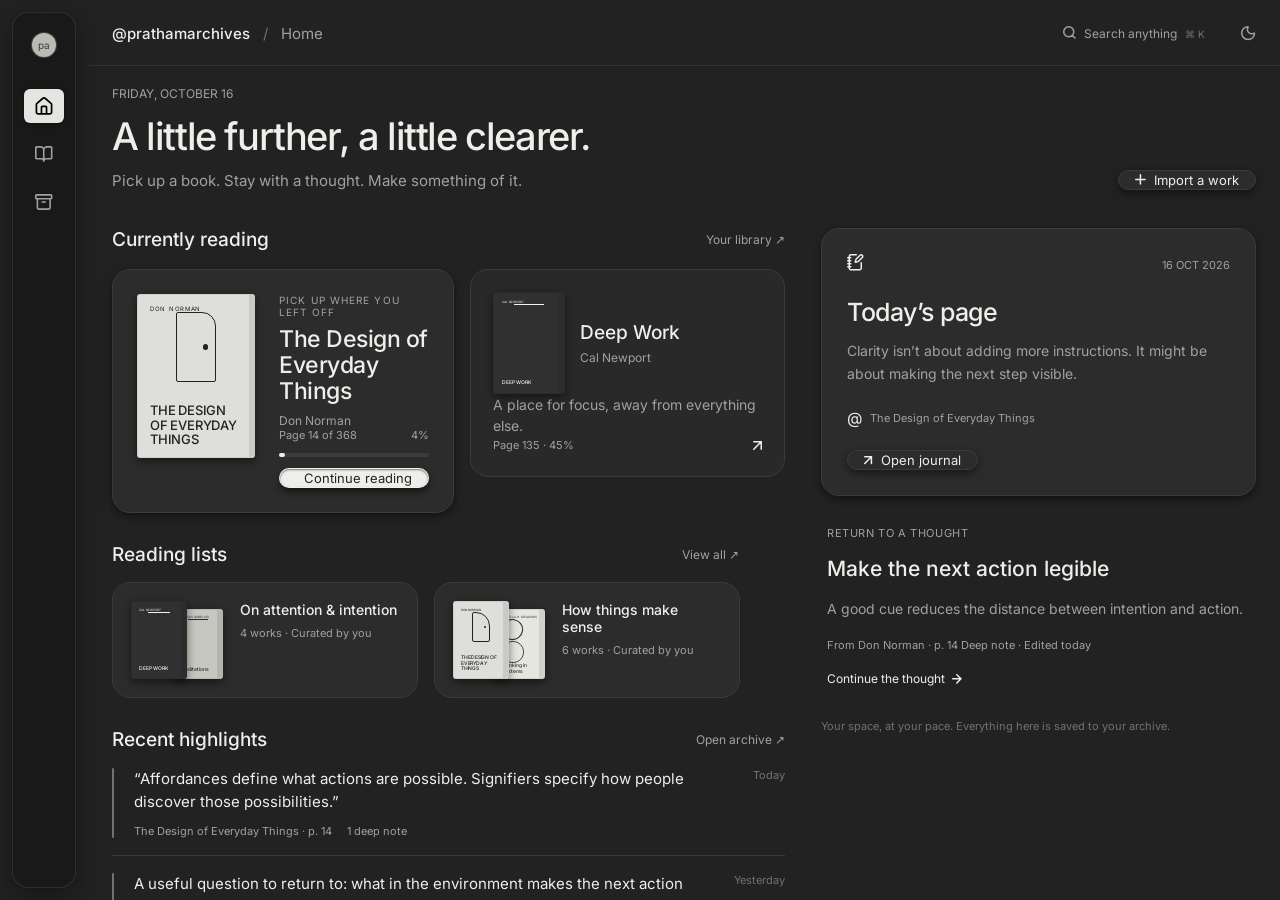
==== design/index.html @ 6721fc5d "INT-020 / PASS 11: the motion system rebuilt from zero — forensics: labels were clipped to zero heig" ====
<!DOCTYPE html>
<html lang="en">
<head>
  <meta charset="UTF-8">
  <meta name="viewport" content="width=device-width, initial-scale=1.0">
  <meta name="description" content="Exported from Figma">
  <title>Home · @prathamarchives</title>

  <link rel="stylesheet" href="styles/tokens.css?v=11">
  <link rel="stylesheet" href="styles/prototype.css?v=11">
  <link rel="stylesheet" href="styles/shell.css?v=11">
  <link rel="stylesheet" href="styles/motion.css?v=11">
  <script src="motion.js?v=11" defer></script>
</head>
<body class="theme-dark" data-page="index.html">
<div class="home-dark-1">
<div class="study-shell-2">
<div class="navigation-rail-3">
<div class="rail-panel">
<div class="navigation-4">
<div class="identity-5">
<div class="avatar-6">
<p class="text-7"><span class="text-rgb-60-60-58">pa</span></p>
</div>
</div>
<div class="destinations-8">
<a class="navigation-item-9" href="index.html">
<div class="house-10">
<img src="images/vector-11.svg" class="vector-11" alt="Home" />
</div>
<p class="text-334 nav-label">Home</p>
</a>
<a class="navigation-item-12" href="library.html">
<div class="book-open-13">
<img src="images/vector-14.svg" class="vector-14" alt="Library" />
</div>
<p class="text-338 nav-label">Library</p>
</a>
<a class="navigation-item-15" href="archive.html">
<div class="archive-16">
<img src="images/vector-17.svg" class="vector-17" alt="Archive" />
</div>
<p class="text-342 nav-label">Archive</p>
</a>
</div>
</div>
<div class="rail-tools-18"><div class="account-details-327"><p class="text-328">prathamarchives</p><p class="text-329">Personal space</p></div></div>
  </div><!--/rail-panel--></div>
<div class="home-content-21">
<div class="welcome-22">
<div class="greeting-23">
<p class="text-24"><span class="text-rgb-161-161-156">FRIDAY, OCTOBER 16</span></p>
<p class="text-25"><span class="text-rgb-238-238-234">A little further, a little clearer.</span></p>
<p class="text-26"><span class="text-rgb-161-161-156">Pick up a book. Stay with a thought. Make something of it.</span></p>
</div>
<div class="action-27">
<div class="plus-28">
<img src="images/vector-29.svg" class="vector-29" alt="vector" />
</div>
<p class="text-30"><span class="text-rgb-238-238-234">Import a work</span></p>
</div>
</div>
<div class="study-overview-31">
<div class="reading-space-32">
<div class="currently-reading-33">
<div class="section-heading-34">
<p class="text-35"><span class="text-rgb-238-238-234">Currently reading</span></p>
<a class="text-36 sec-link" href="library.html"><span class="text-rgb-161-161-156">Your library  ↗</span></a>
</div>
<div class="reading-cards-37">
<div class="continue-reading-38">
<div class="book-cover-39">
<p class="text-40"><span class="text-rgb-34-34-34">DON NORMAN</span></p>
<div class="door-study-41">
<div class="handle-42"></div>
</div>
<p class="text-43"><span class="text-rgb-34-34-34">THE DESIGN
OF EVERYDAY
THINGS</span></p>
<div class="spine-44"></div>
</div>
<div class="work-details-45">
<div class="book-information-46">
<p class="text-47"><span class="text-rgb-161-161-156">PICK UP WHERE YOU LEFT OFF</span></p>
<p class="text-48"><span class="text-rgb-238-238-234">The Design of Everyday Things</span></p>
<p class="text-49"><span class="text-rgb-161-161-156">Don Norman</span></p>
</div>
<div class="reading-progress-50">
<div class="progress-labels-51">
<p class="text-52"><span class="text-rgb-161-161-156">Page 14 of 368</span></p>
<p class="text-53"><span class="text-rgb-161-161-156">4%</span></p>
</div>
<div class="progress-track-54">
<div class="progress-fill-55 fill-anim" style="width:4%"></div>
</div>
<div class="action-56">
<div class="arrow-up-right-57">
<img src="images/vector-58.svg" class="vector-58" alt="vector" />
</div>
<p class="text-59"><span class="text-rgb-36-36-36">Continue reading</span></p>
</div>
</div>
</div>
</div>
<div class="reading-card-60">
<div class="work-identity-61">
<div class="book-cover-62">
<p class="text-63"><span class="text-rgb-242-242-238">CAL NEWPORT</span></p>
<div class="rule-64"></div>
<p class="text-65"><span class="text-rgb-242-242-238">DEEP
WORK</span></p>
<div class="spine-66"></div>
</div>
<div class="book-information-67">
<p class="text-68"><span class="text-rgb-238-238-234">Deep Work</span></p>
<p class="text-69"><span class="text-rgb-161-161-156">Cal Newport</span></p>
</div>
</div>
<p class="text-70"><span class="text-rgb-161-161-156">A place for focus, away from everything else.</span></p>
<div class="reading-position-71">
<p class="text-72"><span class="text-rgb-161-161-156">Page 135 · 45%</span></p>
<div class="arrow-up-right-73">
<img src="images/vector-74.svg" class="vector-74" alt="vector" />
</div>
</div>
</div>
</div>
</div>
<div class="reading-lists-75">
<div class="section-heading-76">
<p class="text-77"><span class="text-rgb-238-238-234">Reading lists</span></p>
<a class="text-78 sec-link" href="library.html"><span class="text-rgb-161-161-156">View all  ↗</span></a>
</div>
<div class="lists-79">
<div class="reading-list-80">
<div class="book-stack-81">
<div class="book-cover-82">
<p class="text-83"><span class="text-rgb-242-242-238">CAL NEWPORT</span></p>
<div class="rule-84"></div>
<p class="text-85"><span class="text-rgb-242-242-238">DEEP
WORK</span></p>
<div class="spine-86"></div>
</div>
<div class="back-cover-87">
<div class="book-cover-88">
<p class="text-89"><span class="text-rgb-41-41-41">MARCUS AURELIUS</span></p>
<div class="rule-90"></div>
<p class="text-91"><span class="text-rgb-41-41-41">Meditations</span></p>
<div class="spine-92"></div>
</div>
</div>
</div>
<div class="list-details-93">
<p class="text-94"><span class="text-rgb-238-238-234">On attention &amp; intention</span></p>
<p class="text-95"><span class="text-rgb-161-161-156">4 works · Curated by you</span></p>
</div>
</div>
<div class="reading-list-96">
<div class="book-stack-97">
<div class="book-cover-98">
<p class="text-99"><span class="text-rgb-34-34-34">DON NORMAN</span></p>
<div class="door-study-100">
<div class="handle-101"></div>
</div>
<p class="text-102"><span class="text-rgb-34-34-34">THE DESIGN
OF EVERYDAY
THINGS</span></p>
<div class="spine-103"></div>
</div>
<div class="back-cover-104">
<div class="book-cover-105">
<p class="text-106"><span class="text-rgb-49-49-49">DONELLA H. MEADOWS</span></p>
<img src="images/system-107.svg" class="system-107" alt="system" />
<img src="images/system-108.svg" class="system-108" alt="system" />
<p class="text-109"><span class="text-rgb-49-49-49">Thinking
in Systems</span></p>
<div class="spine-110"></div>
</div>
</div>
</div>
<div class="list-details-111">
<p class="text-112"><span class="text-rgb-238-238-234">How things make sense</span></p>
<p class="text-113"><span class="text-rgb-161-161-156">6 works · Curated by you</span></p>
</div>
</div>
</div>
</div>
<div class="recent-highlights-114">
<div class="section-heading-115">
<p class="text-116"><span class="text-rgb-238-238-234">Recent highlights</span></p>
<a class="text-117 sec-link" href="archive.html"><span class="text-rgb-161-161-156">Open archive  ↗</span></a>
</div>
<div class="highlight-118">
<div class="passage-marker-119"></div>
<div class="passage-120">
<p class="text-121"><span class="text-rgb-238-238-234">“Affordances define what actions are possible. Signifiers specify how people discover those possibilities.”</span></p>
<div class="provenance-122">
<p class="text-123"><span class="text-rgb-161-161-156">The Design of Everyday Things · p. 14</span></p>
<p class="text-124"><span class="text-rgb-161-161-156">1 deep note</span></p>
</div>
</div>
<p class="text-125"><span class="text-rgb-114-114-112">Today</span></p>
</div>
<div class="highlight-126">
<div class="passage-marker-127"></div>
<div class="passage-128">
<p class="text-129"><span class="text-rgb-238-238-234">A useful question to return to: what in the environment makes the next action easier?</span></p>
<div class="provenance-130">
<p class="text-131"><span class="text-rgb-161-161-156">Thinking in Systems · p. 87</span></p>
<p class="text-132"><span class="text-rgb-161-161-156">Your annotation</span></p>
</div>
</div>
<p class="text-133"><span class="text-rgb-114-114-112">Yesterday</span></p>
</div>
</div>
</div>
<div class="reflection-space-134">
<div class="today-s-journal-135">
<div class="journal-header-136">
<div class="notebook-pen-137">
<img src="images/vector-138.svg" class="vector-138" alt="vector" />
</div>
<p class="text-139"><span class="text-rgb-161-161-156">16 OCT 2026</span></p>
</div>
<div class="journal-excerpt-140">
<p class="text-141"><span class="text-rgb-238-238-234">Today’s page</span></p>
<p class="text-142"><span class="text-rgb-161-161-156">Clarity isn’t about adding more instructions. It might be about making the next step visible.</span></p>
</div>
<div class="referenced-work-143">
<p class="text-144"><span class="text-rgb-238-238-234">@</span></p>
<p class="text-145"><span class="text-rgb-161-161-156">The Design of Everyday Things</span></p>
</div>
<a class="action-146" href="journal.html"><div class="arrow-up-right-147">
<img src="images/vector-148.svg" class="vector-148" alt="vector" />
</div><p class="text-149"><span class="text-rgb-238-238-234">Open journal</span></p></a>
</div>
<div class="return-to-a-thought-150">
<p class="text-151"><span class="text-rgb-161-161-156">RETURN TO A THOUGHT</span></p>
<p class="text-152"><span class="text-rgb-238-238-234">Make the next action legible</span></p>
<p class="text-153"><span class="text-rgb-161-161-156">A good cue reduces the distance between intention and action.</span></p>
<p class="text-154"><span class="text-rgb-161-161-156">From Don Norman · p. 14
Deep note · Edited today</span></p>
<div class="note-link-155">
<p class="text-156"><span class="text-rgb-238-238-234">Continue the thought</span></p>
<div class="arrow-right-157">
<img src="images/vector-158.svg" class="vector-158" alt="vector" />
</div>
</div>
</div>
<p class="text-159"><span class="text-rgb-114-114-112">Your space, at your pace.
Everything here is saved to your archive.</span></p>
</div>
</div>
</div>
<div class="workspace-header-160">
<div class="location-161">
<p class="text-162"><span class="text-rgb-238-238-234">@prathamarchives</span></p>
<p class="text-163"><span class="text-rgb-114-114-112">/</span></p>
<p class="text-164"><span class="text-rgb-161-161-156">Home</span></p>
</div>
<div class="workspace-tools-165">
<div class="search-166" data-tip="Search anything">
<div class="search-167">
<img src="images/vector-168.svg" class="vector-168" alt="vector" />
</div>
<p class="text-169"><span class="text-rgb-161-161-156">Search anything</span></p>
<p class="text-170"><span class="text-rgb-114-114-112">⌘ K</span></p>
</div>
<div class="divider-171"></div>
<a class="moon-172" title="Switch theme" href="home-light.html"><img src="images/vector-173.svg" class="vector-173" alt="vector" /></a>
</div>
</div>
</div>
</div>

</body>
</html>
---- design/styles/tokens.css ----
/* ============================================================
   tokens.css — the owner's Figma v1 prototype values (INT-013)
   Every color literal + font family of the prototype lives here.
   prototype.css is the VERBATIM export (frozen artifact) and may
   only reference these variables. Page canvases added for the
   shell scaffold (values consistent with the prototype palette).

   INT-016 block: reference-sidebar literals (context/intake/
   INT-016-ref-spec.md — the attached screenshot, measured at a
   2.49x capture of a 1024-CSS window; all values = image px / 2.49).

   INT-017 RECALIBRATION (owner: "why so big?"): the reference is
   tablet-class touch UI; its values ported literally read enormous
   on a desktop window and clash with the export's own desktop-scale
   components. The port is divided by 2.39 (rail 172 -> 72) — every
   reference RATIO is preserved (composition stays the law; only the
   unit scale moves). Old INT-016 values kept in comments for trail.

   INT-018 block (owner: "add motion that glassy effect and expande
   motion... make its corners rounded and reduce the radius"): the
   rail becomes a FLOATING GLASS column — inset, rounded, frosted,
   with hover expansion and ink selection. Values synthesized from
   the seven turn-18 references (context/intake/INT-018-refs-spec.md).
   ============================================================ */

@font-face {
  font-family: 'Inter';
  src: url('../assets/fonts/inter-400.woff2') format('woff2');
  font-weight: 400; font-style: normal; font-display: swap;
}
@font-face {
  font-family: 'Inter';
  src: url('../assets/fonts/inter-500.woff2') format('woff2');
  font-weight: 500; font-style: normal; font-display: swap;
}
@font-face {
  font-family: 'Lora';
  src: url('../assets/fonts/lora-400.woff2') format('woff2');
  font-weight: 400; font-style: normal; font-display: swap;
}

:root {
  --font-family-inter: 'Inter', sans-serif;
  --font-family-lora: 'Lora', sans-serif;
  --text-rgb-60-60-58: rgba(60, 60, 58, 1);
  --text-rgb-161-161-156: rgba(161, 161, 156, 1);
  --text-rgb-238-238-234: rgba(238, 238, 234, 1);
  --text-rgb-34-34-34: rgba(34, 34, 34, 1);
  --text-rgb-36-36-36: rgba(36, 36, 36, 1);
  --text-rgb-242-242-238: rgba(242, 242, 238, 1);
  --text-rgb-41-41-41: rgba(41, 41, 41, 1);
  --text-rgb-49-49-49: rgba(49, 49, 49, 1);
  --text-rgb-114-114-112: rgba(114, 114, 112, 1);
  --text-rgb-160-160-157: rgba(160, 160, 157, 1);
  --text-rgb-177-177-172: rgba(177, 177, 172, 1);
  --text-rgb-240-240-235: rgba(240, 240, 235, 1);
  --text-rgb-168-168-162: rgba(168, 168, 162, 1);
  --text-rgb-222-222-216: rgba(222, 222, 216, 1);
  --text-rgb-37-37-37: rgba(37, 37, 37, 1);
  --text-rgb-119-119-117: rgba(119, 119, 117, 1);
  --text-white: rgba(255, 255, 255, 1);
  --text-rgb-85-85-82: rgba(85, 85, 82, 1);
  --text-rgb-189-189-185: rgba(189, 189, 185, 1);
  --text-rgb-83-83-80: rgba(83, 83, 80, 1);
  --text-rgb-80-80-77: rgba(80, 80, 77, 1);

  /* ---- INT-017: reference rail geometry, desktop-recalibrated ----
     (INT-016 measured it; ratios below = the reference's own) */
  --ref-rail-w: 64px;           /* INT-019: was 72 — the column slims with its contents */
  --ref-rail-avatar: 24px;      /* INT-019: was 30 — much smaller, lighter identity mark */
  --ref-rail-avatar-inset: 20px;/* INT-019: was 25 */
  --ref-rail-item-w: 40px;      /* INT-019: was 49 — much smaller component set */
  --ref-rail-item-h: 34px;      /* INT-019: was 41 */
  --ref-rail-pitch: 48px;       /* INT-019: was 55 — 0.75x rail, family ratio kept */
  --ref-rail-first-gap: 32px;   /* INT-019: was 40 */
  --ref-rail-icon: 18px;        /* INT-019: was 22 — strokes thin proportionally (the thickness fix) */
  --ref-content-margin: 24px;   /* was 32 — desktop-class air */
  --ref-header-inset: 24px;     /* was 55 */
  --ref-header-gap: 22px;       /* was 53 */
  --ref-content-gap: 20px;      /* was 33 */

  /* ---- INT-018: the floating glass rail (references synthesized) ---- */
  --ref-rail-inset: 12px;       /* full float: gap on all four sides */
  --ref-rail-col: 88px;         /* INT-019: inset + rail (64) + inset */
  --ref-rail-radius: 16px;      /* rounded corners, restrained (refs run 24-60) */
  --ref-rail-expanded: 168px;   /* INT-019: hover expansion, slimmer */
  --ref-rail-item-r: 6px;       /* INT-018: reduced from 8 per owner order */
  --ref-glass-blur: 20px;       /* frosted strength (refs 12-24) */
  --ref-rail-item-w-open: 144px;/* INT-019: the icon+label row when expanded */
  --ref-rail-label-gap: 12px;   /* INT-020: fixed icon -> label offset (the label is a zero-layout overlay) */
}

/* page canvas: the artifact framing died (INT-016 "make it full page")
   — the canvas IS the app surface now; the desk-around-the-window look
   belonged to the OS, not to the app. Values from the prototype family. */
body.theme-dark  { background-color: #171717; }
body.theme-light { background-color: #F7F7F5; }

/* ---- INT-016/017 rail surfaces -> INT-018 GLASS surfaces ----
   The seven turn-18 references: frosted translucency + 1px light
   edge + one soft diffuse shadow; active = INK pill with inverted
   glyph (refs 2/3/6 carry it uniformly). Glass needs luminosity
   (pass-2 law): the canvas carries fixed glow washes behind the
   rail so the frost has something to refract. */
body.theme-dark {
  --ref-rail-bg: rgba(23, 23, 23, 0.72);
  --ref-rail-edge: rgba(238, 238, 234, 0.10);
  --ref-rail-shadow: 0 8px 28px rgba(0, 0, 0, 0.38);
  --ref-rail-shadow-open: 0 12px 36px rgba(0, 0, 0, 0.44);
  --ref-rail-pill: #E4E4E0;             /* light ink (dark home) */
  --ref-rail-pill-glyph: #0A0A0A;
  --ref-rail-pill-shadow: 0 1px 5px rgba(0, 0, 0, 0.4);
  --ref-rail-label: #EEEEEA;
  --ref-rail-label-muted: #A1A19C;
  --ref-avatar-ring: rgba(238, 238, 234, 0.20);
  --ref-header-line: rgba(238, 238, 234, 0.08);
  background-image:
    radial-gradient(560px 720px at 84px 300px, rgba(238, 238, 234, 0.06), transparent 62%),
    radial-gradient(1100px 840px at 88% 108%, rgba(238, 238, 234, 0.045), transparent 58%);
  background-attachment: fixed;
}
body.theme-light {
  --ref-rail-bg: rgba(255, 255, 255, 0.72);
  --ref-rail-edge: rgba(255, 255, 255, 0.65);
  --ref-rail-shadow: 0 6px 24px rgba(0, 0, 0, 0.07);
  --ref-rail-shadow-open: 0 10px 32px rgba(0, 0, 0, 0.10);
  --ref-rail-pill: #1E1E1E;             /* ink (light pages) */
  --ref-rail-pill-glyph: #FFFFFF;
  --ref-rail-pill-shadow: 0 1px 5px rgba(0, 0, 0, 0.14);
  --ref-rail-label: #252525;
  --ref-rail-label-muted: #777775;
  --ref-avatar-ring: rgba(37, 37, 37, 0.14);
  --ref-header-line: #E3E3DF;
  background-image:
    radial-gradient(560px 720px at 84px 300px, rgba(214, 214, 208, 0.45), transparent 62%),
    radial-gradient(1100px 840px at 88% 108%, rgba(255, 255, 255, 0.85), transparent 58%);
  background-attachment: fixed;
}
---- design/styles/prototype.css ----
/* VERBATIM Figma v1 export styles.css (INT-013) — frozen artifact; :root + @font-face moved to tokens.css */
.text-rgb-60-60-58 {
  color: var(--text-rgb-60-60-58);
}

.text-rgb-161-161-156 {
  color: var(--text-rgb-161-161-156);
}

.text-rgb-238-238-234 {
  color: var(--text-rgb-238-238-234);
}

.text-rgb-34-34-34 {
  color: var(--text-rgb-34-34-34);
}

.text-rgb-36-36-36 {
  color: var(--text-rgb-36-36-36);
}

.text-rgb-242-242-238 {
  color: var(--text-rgb-242-242-238);
}

.text-rgb-41-41-41 {
  color: var(--text-rgb-41-41-41);
}

.text-rgb-49-49-49 {
  color: var(--text-rgb-49-49-49);
}

.text-rgb-114-114-112 {
  color: var(--text-rgb-114-114-112);
}

.text-rgb-160-160-157 {
  color: var(--text-rgb-160-160-157);
}

.text-rgb-177-177-172 {
  color: var(--text-rgb-177-177-172);
}

.text-rgb-240-240-235 {
  color: var(--text-rgb-240-240-235);
}

.text-rgb-168-168-162 {
  color: var(--text-rgb-168-168-162);
}

.text-rgb-222-222-216 {
  color: var(--text-rgb-222-222-216);
}

.text-rgb-37-37-37 {
  color: var(--text-rgb-37-37-37);
}

.text-rgb-119-119-117 {
  color: var(--text-rgb-119-119-117);
}

.text-white {
  color: var(--text-white);
}

.text-rgb-85-85-82 {
  color: var(--text-rgb-85-85-82);
}

.text-rgb-189-189-185 {
  color: var(--text-rgb-189-189-185);
}

.text-rgb-83-83-80 {
  color: var(--text-rgb-83-83-80);
}

.text-rgb-80-80-77 {
  color: var(--text-rgb-80-80-77);
}

/* CSS Reset */
* {
  margin: 0;
  padding: 0;
  box-sizing: border-box;
}

body {
  width: 100%;
  min-height: 100vh;
  overflow-x: hidden;
}

img {
  max-width: 100%;
  height: auto;
}

/* Prototype Links */
a.prototype-link {
  text-decoration: none;
  color: inherit;
  display: contents;
}

.text-7 {
  flex-grow: 0;
  flex-shrink: 1;
  flex-basis: auto;
  text-align: left;
  font-family: var(--font-family-inter);
  font-weight: normal;
  font-size: 10px;
  text-decoration: none;
  text-transform: none;
  color: var(--text-rgb-60-60-58);
}

.avatar-6 {
  display: flex;
  flex-direction: row;
  justify-content: center;
  align-items: center;
  padding: 0px;
  flex-grow: 0;
  flex-shrink: 1;
  width: 87.5%;
  background-color: rgba(187, 187, 182, 1);
  border-radius: 99px;
}

.identity-5 {
  display: flex;
  flex-direction: row;
  justify-content: flex-start;
  align-items: center;
  gap: 9px;
  padding: 0px 2px 0px 2px;
  flex-grow: 0;
  flex-shrink: 1;
  width: 100%;
}

.vector-11 {
  flex-grow: 0;
  flex-shrink: 1;
  flex-basis: auto;
  border: 1.5px solid rgba(238, 238, 234, 1);
  border: none;
  outline: none;
}

.house-10 {
  flex-grow: 0;
  flex-shrink: 1;
  flex-basis: auto;
}

.navigation-item-9 {
  display: flex;
  flex-direction: row;
  justify-content: flex-start;
  align-items: center;
  gap: 11px;
  padding: 0px 7px 0px 7px;
  flex-grow: 0;
  flex-shrink: 1;
  width: 100%;
  box-shadow: 0px 3px 9px 0px rgba(0,0,0,0.5);
  background-color: rgba(44, 44, 44, 1);
  border-radius: 10px;
}

.vector-14 {
  flex-grow: 0;
  flex-shrink: 1;
  flex-basis: auto;
  border: 1.5px solid rgba(161, 161, 156, 1);
  border: none;
  outline: none;
}

.book-open-13 {
  flex-grow: 0;
  flex-shrink: 1;
  flex-basis: auto;
}

.navigation-item-12 {
  display: flex;
  flex-direction: row;
  justify-content: flex-start;
  align-items: center;
  gap: 11px;
  padding: 0px 7px 0px 7px;
  flex-grow: 0;
  flex-shrink: 1;
  width: 100%;
  border-radius: 10px;
}

.vector-17 {
  flex-grow: 0;
  flex-shrink: 1;
  flex-basis: auto;
  border: 1.5px solid rgba(161, 161, 156, 1);
  border: none;
  outline: none;
}

.archive-16 {
  flex-grow: 0;
  flex-shrink: 1;
  flex-basis: auto;
}

.navigation-item-15 {
  display: flex;
  flex-direction: row;
  justify-content: flex-start;
  align-items: center;
  gap: 11px;
  padding: 0px 7px 0px 7px;
  flex-grow: 0;
  flex-shrink: 1;
  width: 100%;
  border-radius: 10px;
}

.destinations-8 {
  display: flex;
  flex-direction: column;
  justify-content: flex-start;
  align-items: flex-start;
  gap: 9px;
  padding: 0px;
  flex-grow: 0;
  flex-shrink: 1;
  flex-basis: auto;
}

.navigation-4 {
  display: flex;
  flex-direction: column;
  justify-content: flex-start;
  align-items: flex-start;
  gap: 26px;
  padding: 0px;
  flex-grow: 0;
  flex-shrink: 1;
  flex-basis: auto;
}

.vector-20 {
  flex-grow: 0;
  flex-shrink: 1;
  flex-basis: auto;
  border: 1.5px solid rgba(161, 161, 156, 1);
  border: none;
  outline: none;
}

.pin-19 {
  flex-grow: 0;
  flex-shrink: 1;
  flex-basis: auto;
}

.rail-tools-18 {
  display: flex;
  flex-direction: column;
  justify-content: flex-start;
  align-items: center;
  gap: 14px;
  padding: 0px;
  flex-grow: 0;
  flex-shrink: 1;
  flex-basis: auto;
}

.navigation-rail-3 {
  display: flex;
  flex-direction: column;
  justify-content: space-between;
  align-items: flex-start;
  padding: 10px 6px 14px 6px;
  flex-grow: 0;
  flex-shrink: 1;
  width: 100%;
  background-color: rgba(41, 41, 41, 1);
  border: 1px solid rgba(255, 255, 255, 0);
  border-radius: 18px;
}

.text-24 {
  flex-grow: 0;
  flex-shrink: 1;
  flex-basis: auto;
  text-align: left;
  font-family: var(--font-family-inter);
  font-weight: normal;
  font-size: 12px;
  text-decoration: none;
  text-transform: none;
  color: var(--text-rgb-161-161-156);
}

.text-25 {
  flex-grow: 0;
  flex-shrink: 1;
  flex-basis: auto;
  text-align: left;
  font-family: var(--font-family-inter);
  font-weight: 500;
  font-size: 38px;
  letter-spacing: -1.399999976158142px;
  text-decoration: none;
  text-transform: none;
  color: var(--text-rgb-238-238-234);
}

.text-26 {
  flex-grow: 0;
  flex-shrink: 1;
  flex-basis: auto;
  text-align: left;
  font-family: var(--font-family-inter);
  font-weight: normal;
  font-size: 15px;
  text-decoration: none;
  text-transform: none;
  color: var(--text-rgb-161-161-156);
}

.greeting-23 {
  display: flex;
  flex-direction: column;
  justify-content: flex-start;
  align-items: flex-start;
  gap: 12px;
  padding: 0px;
  flex-grow: 0;
  flex-shrink: 1;
  flex-basis: auto;
}

.vector-29 {
  flex-grow: 0;
  flex-shrink: 1;
  flex-basis: auto;
  border: 1.5px solid rgba(238, 238, 234, 1);
  border: none;
  outline: none;
}

.plus-28 {
  flex-grow: 0;
  flex-shrink: 1;
  flex-basis: auto;
}

.text-30 {
  flex-grow: 0;
  flex-shrink: 1;
  flex-basis: auto;
  text-align: left;
  font-family: var(--font-family-inter);
  font-weight: normal;
  font-size: 13px;
  text-decoration: none;
  text-transform: none;
  color: var(--text-rgb-238-238-234);
}

.action-27 {
  display: flex;
  flex-direction: row;
  justify-content: center;
  align-items: center;
  gap: 8px;
  padding: 0px 16px 0px 16px;
  flex-grow: 0;
  flex-shrink: 1;
  flex-basis: auto;
  box-shadow: 0px 3px 9px 0px rgba(0,0,0,0.5);
  background-color: rgba(44, 44, 44, 1);
  border: 1px solid rgba(59, 59, 57, 1);
  border-radius: 12px;
}

.welcome-22 {
  display: flex;
  flex-direction: row;
  justify-content: space-between;
  align-items: flex-end;
  padding: 0px;
  flex-grow: 0;
  flex-shrink: 1;
  width: 100%;
}

.text-35 {
  flex-grow: 0;
  flex-shrink: 1;
  flex-basis: auto;
  text-align: left;
  font-family: var(--font-family-inter);
  font-weight: 500;
  font-size: 19px;
  text-decoration: none;
  text-transform: none;
  color: var(--text-rgb-238-238-234);
}

.text-36 {
  flex-grow: 0;
  flex-shrink: 1;
  flex-basis: auto;
  text-align: left;
  font-family: var(--font-family-inter);
  font-weight: normal;
  font-size: 12px;
  text-decoration: none;
  text-transform: none;
  color: var(--text-rgb-161-161-156);
}

.section-heading-34 {
  display: flex;
  flex-direction: row;
  justify-content: space-between;
  align-items: center;
  padding: 0px;
  flex-grow: 0;
  flex-shrink: 1;
  width: 100%;
}

.text-40 {
  flex-grow: 0;
  flex-shrink: 1;
  flex-basis: auto;
  text-align: left;
  font-family: var(--font-family-inter);
  font-weight: normal;
  font-size: 6px;
  letter-spacing: 0.699999988079071px;
  text-decoration: none;
  text-transform: none;
  color: var(--text-rgb-34-34-34);
}

.handle-42 {
  flex-grow: 0;
  flex-shrink: 1;
  flex-basis: auto;
  background-color: rgba(34, 34, 34, 1);
}

.door-study-41 {
  flex-grow: 0;
  flex-shrink: 1;
  flex-basis: auto;
  border: 1px solid rgba(34, 34, 34, 1);
}

.text-43 {
  flex-grow: 0;
  flex-shrink: 1;
  flex-basis: auto;
  text-align: left;
  font-family: var(--font-family-inter);
  font-weight: 500;
  font-size: 13px;
  letter-spacing: -0.20000000298023224px;
  line-height: 112.00000047683716%;
  text-decoration: none;
  text-transform: none;
  color: var(--text-rgb-34-34-34);
}

.spine-44 {
  flex-grow: 0;
  flex-shrink: 1;
  flex-basis: auto;
  background-color: rgba(0, 0, 0, 0.0941176488995552);
}

.book-cover-39 {
  flex-grow: 0;
  flex-shrink: 1;
  flex-basis: auto;
  box-shadow: 0px 3px 9px 0px rgba(0,0,0,0.5);
  background-color: rgba(222, 222, 218, 1);
  border: 1px solid rgba(0, 0, 0, 0.08235294371843338);
  border-radius: 3px;
}

.text-47 {
  flex-grow: 0;
  flex-shrink: 1;
  flex-basis: auto;
  text-align: left;
  font-family: var(--font-family-inter);
  font-weight: normal;
  font-size: 10px;
  letter-spacing: 1.100000023841858px;
  text-decoration: none;
  text-transform: none;
  color: var(--text-rgb-161-161-156);
}

.text-48 {
  flex-grow: 0;
  flex-shrink: 1;
  flex-basis: auto;
  text-align: left;
  font-family: var(--font-family-inter);
  font-weight: 500;
  font-size: 23px;
  letter-spacing: -0.5px;
  line-height: 112.00000047683716%;
  text-decoration: none;
  text-transform: none;
  color: var(--text-rgb-238-238-234);
}

.text-49 {
  flex-grow: 0;
  flex-shrink: 1;
  flex-basis: auto;
  text-align: left;
  font-family: var(--font-family-inter);
  font-weight: normal;
  font-size: 12px;
  text-decoration: none;
  text-transform: none;
  color: var(--text-rgb-161-161-156);
}

.book-information-46 {
  display: flex;
  flex-direction: column;
  justify-content: flex-start;
  align-items: flex-start;
  gap: 9px;
  padding: 0px;
  flex-grow: 0;
  flex-shrink: 1;
  flex-basis: auto;
}

.text-52 {
  flex-grow: 0;
  flex-shrink: 1;
  flex-basis: auto;
  text-align: left;
  font-family: var(--font-family-inter);
  font-weight: normal;
  font-size: 11px;
  text-decoration: none;
  text-transform: none;
  color: var(--text-rgb-161-161-156);
}

.text-53 {
  flex-grow: 0;
  flex-shrink: 1;
  flex-basis: auto;
  text-align: left;
  font-family: var(--font-family-inter);
  font-weight: normal;
  font-size: 11px;
  text-decoration: none;
  text-transform: none;
  color: var(--text-rgb-161-161-156);
}

.progress-labels-51 {
  display: flex;
  flex-direction: row;
  justify-content: space-between;
  align-items: flex-start;
  padding: 0px;
  flex-grow: 0;
  flex-shrink: 1;
  width: 100%;
}

.progress-fill-55 {
  flex-grow: 0;
  flex-shrink: 1;
  flex-basis: auto;
  background-color: rgba(238, 238, 234, 1);
}

.progress-track-54 {
  flex-grow: 0;
  flex-shrink: 1;
  flex-basis: auto;
  background-color: rgba(59, 59, 57, 1);
}

.vector-58 {
  flex-grow: 0;
  flex-shrink: 1;
  flex-basis: auto;
  border: 1.5px solid rgba(36, 36, 36, 1);
  border: none;
  outline: none;
}

.arrow-up-right-57 {
  flex-grow: 0;
  flex-shrink: 1;
  flex-basis: auto;
}

.text-59 {
  flex-grow: 0;
  flex-shrink: 1;
  flex-basis: auto;
  text-align: left;
  font-family: var(--font-family-inter);
  font-weight: normal;
  font-size: 13px;
  text-decoration: none;
  text-transform: none;
  color: var(--text-rgb-36-36-36);
}

.action-56 {
  display: flex;
  flex-direction: row;
  justify-content: center;
  align-items: center;
  gap: 8px;
  padding: 0px 16px 0px 16px;
  flex-grow: 0;
  flex-shrink: 1;
  flex-basis: auto;
  box-shadow: inset 0px 1px 2px 0px rgba(0,0,0,0.5), 0px 4px 7px 0px rgba(0,0,0,0.5);
  border: 1px solid rgba(255, 255, 255, 0.0941176488995552);
  border-radius: 12px;
}

.reading-progress-50 {
  display: flex;
  flex-direction: column;
  justify-content: flex-start;
  align-items: flex-start;
  gap: 11px;
  padding: 0px;
  flex-grow: 0;
  flex-shrink: 1;
  flex-basis: auto;
}

.work-details-45 {
  display: flex;
  flex-direction: column;
  justify-content: space-between;
  align-items: flex-start;
  padding: 0px;
  flex-grow: 1;
  flex-shrink: 1;
  width: 100%;
}

.continue-reading-38 {
  display: flex;
  flex-direction: row;
  justify-content: flex-start;
  align-items: flex-start;
  gap: 24px;
  padding: 24px;
  flex-grow: 0;
  flex-shrink: 1;
  width: 60.256410256410255%;
  box-shadow: 0px 3px 9px 0px rgba(0,0,0,0.5);
  background-color: rgba(44, 44, 44, 1);
  border: 1px solid rgba(59, 59, 57, 1);
  border-radius: 18px;
}

.text-63 {
  flex-grow: 0;
  flex-shrink: 1;
  flex-basis: auto;
  text-align: left;
  font-family: var(--font-family-inter);
  font-weight: normal;
  font-size: 3px;
  text-decoration: none;
  text-transform: none;
  color: var(--text-rgb-242-242-238);
}

.rule-64 {
  flex-grow: 0;
  flex-shrink: 1;
  flex-basis: auto;
  background-color: rgba(242, 242, 238, 1);
}

.text-65 {
  flex-grow: 0;
  flex-shrink: 1;
  flex-basis: auto;
  text-align: left;
  font-family: var(--font-family-inter);
  font-weight: 500;
  font-size: 5px;
  line-height: 112.00000047683716%;
  text-decoration: none;
  text-transform: none;
  color: var(--text-rgb-242-242-238);
}

.spine-66 {
  flex-grow: 0;
  flex-shrink: 1;
  flex-basis: auto;
  background-color: rgba(0, 0, 0, 0.0941176488995552);
}

.book-cover-62 {
  flex-grow: 0;
  flex-shrink: 1;
  flex-basis: auto;
  box-shadow: 0px 3px 9px 0px rgba(0,0,0,0.5);
  background-color: rgba(48, 48, 48, 1);
  border: 1px solid rgba(0, 0, 0, 0.08235294371843338);
  border-radius: 3px;
}

.text-68 {
  flex-grow: 0;
  flex-shrink: 1;
  flex-basis: auto;
  text-align: left;
  font-family: var(--font-family-inter);
  font-weight: 500;
  font-size: 19px;
  text-decoration: none;
  text-transform: none;
  color: var(--text-rgb-238-238-234);
}

.text-69 {
  flex-grow: 0;
  flex-shrink: 1;
  flex-basis: auto;
  text-align: left;
  font-family: var(--font-family-inter);
  font-weight: normal;
  font-size: 12px;
  text-decoration: none;
  text-transform: none;
  color: var(--text-rgb-161-161-156);
}

.book-information-67 {
  display: flex;
  flex-direction: column;
  justify-content: flex-start;
  align-items: flex-start;
  gap: 6px;
  padding: 0px;
  flex-grow: 0;
  flex-shrink: 1;
  flex-basis: auto;
}

.work-identity-61 {
  display: flex;
  flex-direction: row;
  justify-content: flex-start;
  align-items: center;
  gap: 15px;
  padding: 0px;
  flex-grow: 0;
  flex-shrink: 1;
  flex-basis: auto;
}

.text-70 {
  flex-grow: 0;
  flex-shrink: 1;
  flex-basis: auto;
  text-align: left;
  font-family: var(--font-family-inter);
  font-weight: normal;
  font-size: 14px;
  line-height: 150%;
  text-decoration: none;
  text-transform: none;
  color: var(--text-rgb-161-161-156);
}

.text-72 {
  flex-grow: 0;
  flex-shrink: 1;
  flex-basis: auto;
  text-align: left;
  font-family: var(--font-family-inter);
  font-weight: normal;
  font-size: 11px;
  text-decoration: none;
  text-transform: none;
  color: var(--text-rgb-161-161-156);
}

.vector-74 {
  flex-grow: 0;
  flex-shrink: 1;
  flex-basis: auto;
  border: 1.5px solid rgba(238, 238, 234, 1);
  border: none;
  outline: none;
}

.arrow-up-right-73 {
  flex-grow: 0;
  flex-shrink: 1;
  flex-basis: auto;
}

.reading-position-71 {
  display: flex;
  flex-direction: row;
  justify-content: space-between;
  align-items: center;
  padding: 0px;
  flex-grow: 0;
  flex-shrink: 1;
  width: 100%;
}

.reading-card-60 {
  display: flex;
  flex-direction: column;
  justify-content: space-between;
  align-items: flex-start;
  padding: 22px;
  flex-grow: 1;
  flex-shrink: 1;
  width: 100%;
  background-color: rgba(41, 41, 41, 1);
  border: 1px solid rgba(59, 59, 57, 1);
  border-radius: 18px;
}

.reading-cards-37 {
  display: flex;
  flex-direction: row;
  justify-content: flex-start;
  align-items: flex-start;
  gap: 16px;
  padding: 0px;
  flex-grow: 0;
  flex-shrink: 1;
  width: 100%;
}

.currently-reading-33 {
  display: flex;
  flex-direction: column;
  justify-content: flex-start;
  align-items: flex-start;
  gap: 18px;
  padding: 0px;
  flex-grow: 0;
  flex-shrink: 1;
  flex-basis: auto;
}

.text-77 {
  flex-grow: 0;
  flex-shrink: 1;
  flex-basis: auto;
  text-align: left;
  font-family: var(--font-family-inter);
  font-weight: 500;
  font-size: 19px;
  text-decoration: none;
  text-transform: none;
  color: var(--text-rgb-238-238-234);
}

.text-78 {
  flex-grow: 0;
  flex-shrink: 1;
  flex-basis: auto;
  text-align: left;
  font-family: var(--font-family-inter);
  font-weight: normal;
  font-size: 12px;
  text-decoration: none;
  text-transform: none;
  color: var(--text-rgb-161-161-156);
}

.section-heading-76 {
  display: flex;
  flex-direction: row;
  justify-content: space-between;
  align-items: center;
  padding: 0px;
  flex-grow: 0;
  flex-shrink: 1;
  width: 100%;
}

.text-83 {
  flex-grow: 0;
  flex-shrink: 1;
  flex-basis: auto;
  text-align: left;
  font-family: var(--font-family-inter);
  font-weight: normal;
  font-size: 3px;
  text-decoration: none;
  text-transform: none;
  color: var(--text-rgb-242-242-238);
}

.rule-84 {
  flex-grow: 0;
  flex-shrink: 1;
  flex-basis: auto;
  background-color: rgba(242, 242, 238, 1);
}

.text-85 {
  flex-grow: 0;
  flex-shrink: 1;
  flex-basis: auto;
  text-align: left;
  font-family: var(--font-family-inter);
  font-weight: 500;
  font-size: 5px;
  line-height: 112.00000047683716%;
  text-decoration: none;
  text-transform: none;
  color: var(--text-rgb-242-242-238);
}

.spine-86 {
  flex-grow: 0;
  flex-shrink: 1;
  flex-basis: auto;
  background-color: rgba(0, 0, 0, 0.0941176488995552);
}

.book-cover-82 {
  flex-grow: 0;
  flex-shrink: 1;
  flex-basis: auto;
  box-shadow: 0px 3px 9px 0px rgba(0,0,0,0.5);
  background-color: rgba(48, 48, 48, 1);
  border: 1px solid rgba(0, 0, 0, 0.08235294371843338);
  border-radius: 3px;
}

.text-89 {
  flex-grow: 0;
  flex-shrink: 1;
  flex-basis: auto;
  text-align: left;
  font-family: var(--font-family-inter);
  font-weight: normal;
  font-size: 3px;
  text-decoration: none;
  text-transform: none;
  color: var(--text-rgb-41-41-41);
}

.rule-90 {
  flex-grow: 0;
  flex-shrink: 1;
  flex-basis: auto;
  background-color: rgba(41, 41, 41, 1);
}

.text-91 {
  flex-grow: 0;
  flex-shrink: 1;
  flex-basis: auto;
  text-align: left;
  font-family: var(--font-family-inter);
  font-weight: 500;
  font-size: 5px;
  line-height: 112.00000047683716%;
  text-decoration: none;
  text-transform: none;
  color: var(--text-rgb-41-41-41);
}

.spine-92 {
  flex-grow: 0;
  flex-shrink: 1;
  flex-basis: auto;
  background-color: rgba(0, 0, 0, 0.0941176488995552);
}

.book-cover-88 {
  flex-grow: 0;
  flex-shrink: 1;
  flex-basis: auto;
  box-shadow: 0px 3px 9px 0px rgba(0,0,0,0.5);
  background-color: rgba(199, 199, 193, 1);
  border: 1px solid rgba(0, 0, 0, 0.08235294371843338);
  border-radius: 3px;
}

.back-cover-87 {
  flex-grow: 0;
  flex-shrink: 1;
  flex-basis: auto;
}

.book-stack-81 {
  flex-grow: 0;
  flex-shrink: 1;
  flex-basis: auto;
}

.text-94 {
  flex-grow: 0;
  flex-shrink: 1;
  flex-basis: auto;
  text-align: left;
  font-family: var(--font-family-inter);
  font-weight: 500;
  font-size: 14px;
  text-decoration: none;
  text-transform: none;
  color: var(--text-rgb-238-238-234);
}

.text-95 {
  flex-grow: 0;
  flex-shrink: 1;
  flex-basis: auto;
  text-align: left;
  font-family: var(--font-family-inter);
  font-weight: normal;
  font-size: 11px;
  text-decoration: none;
  text-transform: none;
  color: var(--text-rgb-161-161-156);
}

.list-details-93 {
  display: flex;
  flex-direction: column;
  justify-content: flex-start;
  align-items: flex-start;
  gap: 8px;
  padding: 0px;
  flex-grow: 1;
  flex-shrink: 1;
  flex-basis: auto;
}

.reading-list-80 {
  display: flex;
  flex-direction: row;
  justify-content: flex-start;
  align-items: flex-start;
  gap: 17px;
  padding: 18px;
  flex-grow: 1;
  flex-shrink: 1;
  width: 48.97435897435897%;
  background-color: rgba(44, 44, 44, 1);
  border: 1px solid rgba(59, 59, 57, 1);
  border-radius: 18px;
}

.text-99 {
  flex-grow: 0;
  flex-shrink: 1;
  flex-basis: auto;
  text-align: left;
  font-family: var(--font-family-inter);
  font-weight: normal;
  font-size: 3px;
  text-decoration: none;
  text-transform: none;
  color: var(--text-rgb-34-34-34);
}

.handle-101 {
  flex-grow: 0;
  flex-shrink: 1;
  flex-basis: auto;
  background-color: rgba(34, 34, 34, 1);
}

.door-study-100 {
  flex-grow: 0;
  flex-shrink: 1;
  flex-basis: auto;
  border: 1px solid rgba(34, 34, 34, 1);
}

.text-102 {
  flex-grow: 0;
  flex-shrink: 1;
  flex-basis: auto;
  text-align: left;
  font-family: var(--font-family-inter);
  font-weight: 500;
  font-size: 5px;
  letter-spacing: -0.20000000298023224px;
  line-height: 112.00000047683716%;
  text-decoration: none;
  text-transform: none;
  color: var(--text-rgb-34-34-34);
}

.spine-103 {
  flex-grow: 0;
  flex-shrink: 1;
  flex-basis: auto;
  background-color: rgba(0, 0, 0, 0.0941176488995552);
}

.book-cover-98 {
  flex-grow: 0;
  flex-shrink: 1;
  flex-basis: auto;
  box-shadow: 0px 3px 9px 0px rgba(0,0,0,0.5);
  background-color: rgba(222, 222, 218, 1);
  border: 1px solid rgba(0, 0, 0, 0.08235294371843338);
  border-radius: 3px;
}

.text-106 {
  flex-grow: 0;
  flex-shrink: 1;
  flex-basis: auto;
  text-align: left;
  font-family: var(--font-family-inter);
  font-weight: normal;
  font-size: 3px;
  text-decoration: none;
  text-transform: none;
  color: var(--text-rgb-49-49-49);
}

.system-107 {
  flex-grow: 0;
  flex-shrink: 1;
  flex-basis: auto;
  border: 1px solid rgba(49, 49, 49, 1);
  border: none;
  outline: none;
}

.system-108 {
  flex-grow: 0;
  flex-shrink: 1;
  flex-basis: auto;
  border: 1px solid rgba(49, 49, 49, 1);
  border: none;
  outline: none;
}

.text-109 {
  flex-grow: 0;
  flex-shrink: 1;
  flex-basis: auto;
  text-align: left;
  font-family: var(--font-family-inter);
  font-weight: 500;
  font-size: 5px;
  line-height: 112.00000047683716%;
  text-decoration: none;
  text-transform: none;
  color: var(--text-rgb-49-49-49);
}

.spine-110 {
  flex-grow: 0;
  flex-shrink: 1;
  flex-basis: auto;
  background-color: rgba(0, 0, 0, 0.0941176488995552);
}

.book-cover-105 {
  flex-grow: 0;
  flex-shrink: 1;
  flex-basis: auto;
  box-shadow: 0px 3px 9px 0px rgba(0,0,0,0.5);
  background-color: rgba(230, 230, 224, 1);
  border: 1px solid rgba(0, 0, 0, 0.08235294371843338);
  border-radius: 3px;
}

.back-cover-104 {
  flex-grow: 0;
  flex-shrink: 1;
  flex-basis: auto;
}

.book-stack-97 {
  flex-grow: 0;
  flex-shrink: 1;
  flex-basis: auto;
}

.text-112 {
  flex-grow: 0;
  flex-shrink: 1;
  flex-basis: auto;
  text-align: left;
  font-family: var(--font-family-inter);
  font-weight: 500;
  font-size: 14px;
  text-decoration: none;
  text-transform: none;
  color: var(--text-rgb-238-238-234);
}

.text-113 {
  flex-grow: 0;
  flex-shrink: 1;
  flex-basis: auto;
  text-align: left;
  font-family: var(--font-family-inter);
  font-weight: normal;
  font-size: 11px;
  text-decoration: none;
  text-transform: none;
  color: var(--text-rgb-161-161-156);
}

.list-details-111 {
  display: flex;
  flex-direction: column;
  justify-content: flex-start;
  align-items: flex-start;
  gap: 8px;
  padding: 0px;
  flex-grow: 1;
  flex-shrink: 1;
  flex-basis: auto;
}

.reading-list-96 {
  display: flex;
  flex-direction: row;
  justify-content: flex-start;
  align-items: flex-start;
  gap: 17px;
  padding: 18px;
  flex-grow: 1;
  flex-shrink: 1;
  width: 48.97435897435897%;
  background-color: rgba(44, 44, 44, 1);
  border: 1px solid rgba(59, 59, 57, 1);
  border-radius: 18px;
}

.lists-79 {
  display: flex;
  flex-direction: row;
  justify-content: flex-start;
  align-items: flex-start;
  gap: 16px;
  padding: 0px;
  flex-grow: 0;
  flex-shrink: 1;
  width: 100%;
}

.reading-lists-75 {
  display: flex;
  flex-direction: column;
  justify-content: flex-start;
  align-items: flex-start;
  gap: 16px;
  padding: 0px;
  flex-grow: 0;
  flex-shrink: 1;
  flex-basis: auto;
}

.text-116 {
  flex-grow: 0;
  flex-shrink: 1;
  flex-basis: auto;
  text-align: left;
  font-family: var(--font-family-inter);
  font-weight: 500;
  font-size: 19px;
  text-decoration: none;
  text-transform: none;
  color: var(--text-rgb-238-238-234);
}

.text-117 {
  flex-grow: 0;
  flex-shrink: 1;
  flex-basis: auto;
  text-align: left;
  font-family: var(--font-family-inter);
  font-weight: normal;
  font-size: 12px;
  text-decoration: none;
  text-transform: none;
  color: var(--text-rgb-161-161-156);
}

.section-heading-115 {
  display: flex;
  flex-direction: row;
  justify-content: space-between;
  align-items: center;
  padding: 0px;
  flex-grow: 0;
  flex-shrink: 1;
  width: 100%;
}

.passage-marker-119 {
  flex-grow: 0;
  flex-shrink: 1;
  flex-basis: auto;
  background-color: rgba(114, 114, 112, 1);
}

.text-121 {
  flex-grow: 0;
  flex-shrink: 1;
  flex-basis: auto;
  text-align: left;
  font-family: var(--font-family-inter);
  font-weight: normal;
  font-size: 15px;
  line-height: 150%;
  text-decoration: none;
  text-transform: none;
  color: var(--text-rgb-238-238-234);
}

.text-123 {
  flex-grow: 0;
  flex-shrink: 1;
  flex-basis: auto;
  text-align: left;
  font-family: var(--font-family-inter);
  font-weight: normal;
  font-size: 11px;
  text-decoration: none;
  text-transform: none;
  color: var(--text-rgb-161-161-156);
}

.text-124 {
  flex-grow: 0;
  flex-shrink: 1;
  flex-basis: auto;
  text-align: left;
  font-family: var(--font-family-inter);
  font-weight: normal;
  font-size: 11px;
  text-decoration: none;
  text-transform: none;
  color: var(--text-rgb-161-161-156);
}

.provenance-122 {
  display: flex;
  flex-direction: row;
  justify-content: flex-start;
  align-items: flex-start;
  gap: 15px;
  padding: 0px;
  flex-grow: 0;
  flex-shrink: 1;
  flex-basis: auto;
}

.passage-120 {
  display: flex;
  flex-direction: column;
  justify-content: flex-start;
  align-items: flex-start;
  gap: 11px;
  padding: 0px;
  flex-grow: 1;
  flex-shrink: 1;
  flex-basis: auto;
}

.text-125 {
  flex-grow: 0;
  flex-shrink: 1;
  flex-basis: auto;
  text-align: left;
  font-family: var(--font-family-inter);
  font-weight: normal;
  font-size: 11px;
  text-decoration: none;
  text-transform: none;
  color: var(--text-rgb-114-114-112);
}

.highlight-118 {
  display: flex;
  flex-direction: row;
  justify-content: flex-start;
  align-items: flex-start;
  gap: 20px;
  padding: 0px 0px 17px 0px;
  flex-grow: 0;
  flex-shrink: 1;
  width: 100%;
  border-bottom: 1px solid rgba(59, 59, 57, 1);
}

.passage-marker-127 {
  flex-grow: 0;
  flex-shrink: 1;
  flex-basis: auto;
  background-color: rgba(114, 114, 112, 1);
}

.text-129 {
  flex-grow: 0;
  flex-shrink: 1;
  flex-basis: auto;
  text-align: left;
  font-family: var(--font-family-inter);
  font-weight: normal;
  font-size: 15px;
  line-height: 150%;
  text-decoration: none;
  text-transform: none;
  color: var(--text-rgb-238-238-234);
}

.text-131 {
  flex-grow: 0;
  flex-shrink: 1;
  flex-basis: auto;
  text-align: left;
  font-family: var(--font-family-inter);
  font-weight: normal;
  font-size: 11px;
  text-decoration: none;
  text-transform: none;
  color: var(--text-rgb-161-161-156);
}

.text-132 {
  flex-grow: 0;
  flex-shrink: 1;
  flex-basis: auto;
  text-align: left;
  font-family: var(--font-family-inter);
  font-weight: normal;
  font-size: 11px;
  text-decoration: none;
  text-transform: none;
  color: var(--text-rgb-161-161-156);
}

.provenance-130 {
  display: flex;
  flex-direction: row;
  justify-content: flex-start;
  align-items: flex-start;
  gap: 15px;
  padding: 0px;
  flex-grow: 0;
  flex-shrink: 1;
  flex-basis: auto;
}

.passage-128 {
  display: flex;
  flex-direction: column;
  justify-content: flex-start;
  align-items: flex-start;
  gap: 11px;
  padding: 0px;
  flex-grow: 1;
  flex-shrink: 1;
  flex-basis: auto;
}

.text-133 {
  flex-grow: 0;
  flex-shrink: 1;
  flex-basis: auto;
  text-align: left;
  font-family: var(--font-family-inter);
  font-weight: normal;
  font-size: 11px;
  text-decoration: none;
  text-transform: none;
  color: var(--text-rgb-114-114-112);
}

.highlight-126 {
  display: flex;
  flex-direction: row;
  justify-content: flex-start;
  align-items: flex-start;
  gap: 20px;
  padding: 0px 0px 17px 0px;
  flex-grow: 0;
  flex-shrink: 1;
  width: 100%;
  border-bottom: 1px solid rgba(59, 59, 57, 1);
}

.recent-highlights-114 {
  display: flex;
  flex-direction: column;
  justify-content: flex-start;
  align-items: flex-start;
  gap: 17px;
  padding: 0px;
  flex-grow: 0;
  flex-shrink: 1;
  flex-basis: auto;
}

.reading-space-32 {
  display: flex;
  flex-direction: column;
  justify-content: flex-start;
  align-items: flex-start;
  gap: 30px;
  padding: 0px;
  flex-grow: 0;
  flex-shrink: 1;
  flex-basis: auto;
}

.vector-138 {
  flex-grow: 0;
  flex-shrink: 1;
  flex-basis: auto;
  border: 1.5px solid rgba(238, 238, 234, 1);
  border: none;
  outline: none;
}

.notebook-pen-137 {
  flex-grow: 0;
  flex-shrink: 1;
  flex-basis: auto;
}

.text-139 {
  flex-grow: 0;
  flex-shrink: 1;
  flex-basis: auto;
  text-align: left;
  font-family: var(--font-family-inter);
  font-weight: normal;
  font-size: 11px;
  text-decoration: none;
  text-transform: none;
  color: var(--text-rgb-161-161-156);
}

.journal-header-136 {
  display: flex;
  flex-direction: row;
  justify-content: space-between;
  align-items: center;
  padding: 0px;
  flex-grow: 0;
  flex-shrink: 1;
  width: 100%;
}

.text-141 {
  flex-grow: 0;
  flex-shrink: 1;
  flex-basis: auto;
  text-align: left;
  font-family: var(--font-family-inter);
  font-weight: 500;
  font-size: 25px;
  letter-spacing: -0.5px;
  text-decoration: none;
  text-transform: none;
  color: var(--text-rgb-238-238-234);
}

.text-142 {
  flex-grow: 0;
  flex-shrink: 1;
  flex-basis: auto;
  text-align: left;
  font-family: var(--font-family-inter);
  font-weight: normal;
  font-size: 14px;
  line-height: 164.9999976158142%;
  text-decoration: none;
  text-transform: none;
  color: var(--text-rgb-161-161-156);
}

.journal-excerpt-140 {
  display: flex;
  flex-direction: column;
  justify-content: flex-start;
  align-items: flex-start;
  gap: 13px;
  padding: 0px;
  flex-grow: 0;
  flex-shrink: 1;
  flex-basis: auto;
}

.text-144 {
  flex-grow: 0;
  flex-shrink: 1;
  flex-basis: auto;
  text-align: left;
  font-family: var(--font-family-inter);
  font-weight: normal;
  font-size: 16px;
  text-decoration: none;
  text-transform: none;
  color: var(--text-rgb-238-238-234);
}

.text-145 {
  flex-grow: 0;
  flex-shrink: 1;
  flex-basis: auto;
  text-align: left;
  font-family: var(--font-family-inter);
  font-weight: normal;
  font-size: 11px;
  text-decoration: none;
  text-transform: none;
  color: var(--text-rgb-161-161-156);
}

.referenced-work-143 {
  display: flex;
  flex-direction: row;
  justify-content: flex-start;
  align-items: center;
  gap: 8px;
  padding: 0px;
  flex-grow: 0;
  flex-shrink: 1;
  width: 85.11904761904762%;
}

.vector-148 {
  flex-grow: 0;
  flex-shrink: 1;
  flex-basis: auto;
  border: 1.5px solid rgba(238, 238, 234, 1);
  border: none;
  outline: none;
}

.arrow-up-right-147 {
  flex-grow: 0;
  flex-shrink: 1;
  flex-basis: auto;
}

.text-149 {
  flex-grow: 0;
  flex-shrink: 1;
  flex-basis: auto;
  text-align: left;
  font-family: var(--font-family-inter);
  font-weight: normal;
  font-size: 13px;
  text-decoration: none;
  text-transform: none;
  color: var(--text-rgb-238-238-234);
}

.action-146 {
  display: flex;
  flex-direction: row;
  justify-content: center;
  align-items: center;
  gap: 8px;
  padding: 0px 16px 0px 16px;
  flex-grow: 0;
  flex-shrink: 1;
  flex-basis: auto;
  box-shadow: 0px 3px 9px 0px rgba(0,0,0,0.5);
  background-color: rgba(44, 44, 44, 1);
  border: 1px solid rgba(59, 59, 57, 1);
  border-radius: 12px;
}

.today-s-journal-135 {
  display: flex;
  flex-direction: column;
  justify-content: flex-start;
  align-items: flex-start;
  gap: 22px;
  padding: 25px;
  flex-grow: 0;
  flex-shrink: 1;
  flex-basis: auto;
  box-shadow: 0px 3px 9px 0px rgba(0,0,0,0.5);
  background-color: rgba(44, 44, 44, 1);
  border: 1px solid rgba(59, 59, 57, 1);
  border-radius: 18px;
}

.text-151 {
  flex-grow: 0;
  flex-shrink: 1;
  flex-basis: auto;
  text-align: left;
  font-family: var(--font-family-inter);
  font-weight: normal;
  font-size: 11px;
  letter-spacing: 0.6000000238418579px;
  text-decoration: none;
  text-transform: none;
  color: var(--text-rgb-161-161-156);
}

.text-152 {
  flex-grow: 0;
  flex-shrink: 1;
  flex-basis: auto;
  text-align: left;
  font-family: var(--font-family-inter);
  font-weight: 500;
  font-size: 21px;
  line-height: 125%;
  text-decoration: none;
  text-transform: none;
  color: var(--text-rgb-238-238-234);
}

.text-153 {
  flex-grow: 0;
  flex-shrink: 1;
  flex-basis: auto;
  text-align: left;
  font-family: var(--font-family-inter);
  font-weight: normal;
  font-size: 14px;
  line-height: 164.9999976158142%;
  text-decoration: none;
  text-transform: none;
  color: var(--text-rgb-161-161-156);
}

.text-154 {
  flex-grow: 0;
  flex-shrink: 1;
  flex-basis: auto;
  text-align: left;
  font-family: var(--font-family-inter);
  font-weight: normal;
  font-size: 11px;
  line-height: 150%;
  text-decoration: none;
  text-transform: none;
  color: var(--text-rgb-161-161-156);
}

.text-156 {
  flex-grow: 0;
  flex-shrink: 1;
  flex-basis: auto;
  text-align: left;
  font-family: var(--font-family-inter);
  font-weight: normal;
  font-size: 12px;
  text-decoration: none;
  text-transform: none;
  color: var(--text-rgb-238-238-234);
}

.vector-158 {
  flex-grow: 0;
  flex-shrink: 1;
  flex-basis: auto;
  border: 1.5px solid rgba(238, 238, 234, 1);
  border: none;
  outline: none;
}

.arrow-right-157 {
  flex-grow: 0;
  flex-shrink: 1;
  flex-basis: auto;
}

.note-link-155 {
  display: flex;
  flex-direction: row;
  justify-content: flex-start;
  align-items: center;
  gap: 7px;
  padding: 0px;
  flex-grow: 0;
  flex-shrink: 1;
  flex-basis: auto;
}

.return-to-a-thought-150 {
  display: flex;
  flex-direction: column;
  justify-content: flex-start;
  align-items: flex-start;
  gap: 16px;
  padding: 6px;
  flex-grow: 0;
  flex-shrink: 1;
  flex-basis: auto;
}

.text-159 {
  flex-grow: 0;
  flex-shrink: 1;
  flex-basis: auto;
  text-align: left;
  font-family: var(--font-family-inter);
  font-weight: normal;
  font-size: 11px;
  line-height: 160.0000023841858%;
  text-decoration: none;
  text-transform: none;
  color: var(--text-rgb-114-114-112);
}

.reflection-space-134 {
  display: flex;
  flex-direction: column;
  justify-content: flex-start;
  align-items: flex-start;
  gap: 24px;
  padding: 0px;
  flex-grow: 1;
  flex-shrink: 1;
  flex-basis: auto;
}

.study-overview-31 {
  display: flex;
  flex-direction: row;
  justify-content: flex-start;
  align-items: flex-start;
  gap: 36px;
  padding: 0px;
  flex-grow: 0;
  flex-shrink: 1;
  width: 100%;
}

.home-content-21 {
  display: flex;
  flex-direction: column;
  justify-content: flex-start;
  align-items: flex-start;
  gap: 38px;
  padding: 0px;
  flex-grow: 0;
  flex-shrink: 1;
  flex-basis: auto;
}

.text-162 {
  flex-grow: 0;
  flex-shrink: 1;
  flex-basis: auto;
  text-align: left;
  font-family: var(--font-family-inter);
  font-weight: normal;
  font-size: 13px;
  text-decoration: none;
  text-transform: none;
  color: var(--text-rgb-238-238-234);
}

.text-163 {
  flex-grow: 0;
  flex-shrink: 1;
  flex-basis: auto;
  text-align: left;
  font-family: var(--font-family-inter);
  font-weight: normal;
  font-size: 13px;
  text-decoration: none;
  text-transform: none;
  color: var(--text-rgb-114-114-112);
}

.text-164 {
  flex-grow: 0;
  flex-shrink: 1;
  flex-basis: auto;
  text-align: left;
  font-family: var(--font-family-inter);
  font-weight: normal;
  font-size: 13px;
  text-decoration: none;
  text-transform: none;
  color: var(--text-rgb-161-161-156);
}

.location-161 {
  display: flex;
  flex-direction: row;
  justify-content: flex-start;
  align-items: center;
  gap: 13px;
  padding: 0px;
  flex-grow: 0;
  flex-shrink: 1;
  flex-basis: auto;
}

.vector-168 {
  flex-grow: 0;
  flex-shrink: 1;
  flex-basis: auto;
  border: 1.5px solid rgba(161, 161, 156, 1);
  border: none;
  outline: none;
}

.search-167 {
  flex-grow: 0;
  flex-shrink: 1;
  flex-basis: auto;
}

.text-169 {
  flex-grow: 0;
  flex-shrink: 1;
  flex-basis: auto;
  text-align: left;
  font-family: var(--font-family-inter);
  font-weight: normal;
  font-size: 12px;
  text-decoration: none;
  text-transform: none;
  color: var(--text-rgb-161-161-156);
}

.text-170 {
  flex-grow: 0;
  flex-shrink: 1;
  flex-basis: auto;
  text-align: left;
  font-family: var(--font-family-inter);
  font-weight: normal;
  font-size: 10px;
  text-decoration: none;
  text-transform: none;
  color: var(--text-rgb-114-114-112);
}

.search-166 {
  display: flex;
  flex-direction: row;
  justify-content: flex-start;
  align-items: center;
  gap: 8px;
  padding: 0px;
  flex-grow: 0;
  flex-shrink: 1;
  flex-basis: auto;
}

.divider-171 {
  flex-grow: 0;
  flex-shrink: 1;
  flex-basis: auto;
  background-color: rgba(59, 59, 57, 1);
}

.vector-173 {
  flex-grow: 0;
  flex-shrink: 1;
  flex-basis: auto;
  border: 1.5px solid rgba(161, 161, 156, 1);
  border: none;
  outline: none;
}

.moon-172 {
  flex-grow: 0;
  flex-shrink: 1;
  flex-basis: auto;
}

.workspace-tools-165 {
  display: flex;
  flex-direction: row;
  justify-content: flex-start;
  align-items: center;
  gap: 18px;
  padding: 0px;
  flex-grow: 0;
  flex-shrink: 1;
  flex-basis: auto;
}

.workspace-header-160 {
  display: flex;
  flex-direction: row;
  justify-content: space-between;
  align-items: center;
  padding: 0px;
  flex-grow: 0;
  flex-shrink: 1;
  width: 100%;
}

.study-shell-2 {
  flex-grow: 0;
  flex-shrink: 1;
  flex-basis: auto;
  background-color: rgba(34, 34, 34, 1);
  border: 1px solid rgba(72, 72, 70, 1);
  border-radius: 24px;
}

.home-dark-1 {
@media (max-width: 1440px) {
  .home-dark-1 {
    padding-left: 24px;
    padding-right: 24px;
  }
}

@media (max-width: 768px) {
  .home-dark-1 {
    padding-left: 16px;
    padding-right: 16px;
  }
}
  flex-grow: 0;
  flex-shrink: 1;
  flex-basis: auto;
  background-color: rgba(23, 23, 23, 1);
}

.text-180 {
  flex-grow: 0;
  flex-shrink: 1;
  flex-basis: auto;
  text-align: left;
  font-family: var(--font-family-inter);
  font-weight: normal;
  font-size: 10px;
  text-decoration: none;
  text-transform: none;
  color: var(--text-rgb-60-60-58);
}

.avatar-179 {
  display: flex;
  flex-direction: row;
  justify-content: center;
  align-items: center;
  padding: 0px;
  flex-grow: 0;
  flex-shrink: 1;
  width: 87.5%;
  background-color: rgba(211, 211, 206, 1);
  border-radius: 99px;
}

.identity-178 {
  display: flex;
  flex-direction: row;
  justify-content: flex-start;
  align-items: center;
  gap: 9px;
  padding: 0px 2px 0px 2px;
  flex-grow: 0;
  flex-shrink: 1;
  width: 100%;
}

.vector-184 {
  flex-grow: 0;
  flex-shrink: 1;
  flex-basis: auto;
  border: 1.5px solid rgba(119, 119, 117, 1);
  border: none;
  outline: none;
}

.house-183 {
  flex-grow: 0;
  flex-shrink: 1;
  flex-basis: auto;
}

.navigation-item-182 {
  display: flex;
  flex-direction: row;
  justify-content: flex-start;
  align-items: center;
  gap: 11px;
  padding: 0px 7px 0px 7px;
  flex-grow: 0;
  flex-shrink: 1;
  width: 100%;
  border-radius: 10px;
}

.vector-187 {
  flex-grow: 0;
  flex-shrink: 1;
  flex-basis: auto;
  border: 1.5px solid rgba(119, 119, 117, 1);
  border: none;
  outline: none;
}

.book-open-186 {
  flex-grow: 0;
  flex-shrink: 1;
  flex-basis: auto;
}

.navigation-item-185 {
  display: flex;
  flex-direction: row;
  justify-content: flex-start;
  align-items: center;
  gap: 11px;
  padding: 0px 7px 0px 7px;
  flex-grow: 0;
  flex-shrink: 1;
  width: 100%;
  border-radius: 10px;
}

.vector-190 {
  flex-grow: 0;
  flex-shrink: 1;
  flex-basis: auto;
  border: 1.5px solid rgba(119, 119, 117, 1);
  border: none;
  outline: none;
}

.archive-189 {
  flex-grow: 0;
  flex-shrink: 1;
  flex-basis: auto;
}

.navigation-item-188 {
  display: flex;
  flex-direction: row;
  justify-content: flex-start;
  align-items: center;
  gap: 11px;
  padding: 0px 7px 0px 7px;
  flex-grow: 0;
  flex-shrink: 1;
  width: 100%;
  background-color: rgba(255, 255, 255, 1);
  border-radius: 10px;
}

.destinations-181 {
  display: flex;
  flex-direction: column;
  justify-content: flex-start;
  align-items: flex-start;
  gap: 9px;
  padding: 0px;
  flex-grow: 0;
  flex-shrink: 1;
  flex-basis: auto;
}

.navigation-177 {
  display: flex;
  flex-direction: column;
  justify-content: flex-start;
  align-items: flex-start;
  gap: 26px;
  padding: 0px;
  flex-grow: 0;
  flex-shrink: 1;
  flex-basis: auto;
}

.vector-193 {
  flex-grow: 0;
  flex-shrink: 1;
  flex-basis: auto;
  border: 1.5px solid rgba(119, 119, 117, 1);
  border: none;
  outline: none;
}

.pin-192 {
  flex-grow: 0;
  flex-shrink: 1;
  flex-basis: auto;
}

.rail-tools-191 {
  display: flex;
  flex-direction: column;
  justify-content: flex-start;
  align-items: center;
  gap: 14px;
  padding: 0px;
  flex-grow: 0;
  flex-shrink: 1;
  flex-basis: auto;
}

.navigation-rail-176 {
  display: flex;
  flex-direction: column;
  justify-content: space-between;
  align-items: flex-start;
  padding: 10px 6px 14px 6px;
  flex-grow: 0;
  flex-shrink: 1;
  width: 100%;
  background-color: rgba(239, 239, 237, 1);
  border: 1px solid rgba(255, 255, 255, 0);
  border-radius: 18px;
}

.text-195 {
  flex-grow: 0;
  flex-shrink: 1;
  flex-basis: auto;
  text-align: left;
  font-family: var(--font-family-inter);
  font-weight: normal;
  font-size: 10px;
  text-decoration: none;
  text-transform: none;
  color: var(--text-rgb-160-160-157);
}

.day-page-footer-194 {
  display: flex;
  flex-direction: row;
  justify-content: flex-start;
  align-items: flex-start;
  padding: 0px;
  flex-grow: 0;
  flex-shrink: 1;
  width: 12.784090909090908%;
}

.preview-pointer-197 {
  flex-grow: 0;
  flex-shrink: 1;
  flex-basis: auto;
  background-color: rgba(37, 37, 37, 1);
}

.vector-200 {
  flex-grow: 0;
  flex-shrink: 1;
  flex-basis: auto;
  border: 1.5px solid rgba(212, 212, 208, 1);
  border: none;
  outline: none;
}

.book-open-199 {
  flex-grow: 0;
  flex-shrink: 1;
  flex-basis: auto;
}

.text-201 {
  flex-grow: 1;
  flex-shrink: 1;
  flex-basis: auto;
  text-align: left;
  font-family: var(--font-family-inter);
  font-weight: normal;
  font-size: 10px;
  letter-spacing: 0.6000000238418579px;
  text-decoration: none;
  text-transform: none;
  color: var(--text-rgb-177-177-172);
}

.vector-203 {
  flex-grow: 0;
  flex-shrink: 1;
  flex-basis: auto;
  border: 1.5px solid rgba(212, 212, 208, 1);
  border: none;
  outline: none;
}

.arrow-up-right-202 {
  flex-grow: 0;
  flex-shrink: 1;
  flex-basis: auto;
}

.node-198 {
  display: flex;
  flex-direction: row;
  justify-content: flex-start;
  align-items: center;
  gap: 10px;
  padding: 0px;
  flex-grow: 0;
  flex-shrink: 1;
  width: 89.11917098445595%;
}

.text-205 {
  flex-grow: 0;
  flex-shrink: 1;
  flex-basis: auto;
  text-align: left;
  font-family: var(--font-family-inter);
  font-weight: 500;
  font-size: 16px;
  line-height: 129.99999523162842%;
  text-decoration: none;
  text-transform: none;
  color: var(--text-rgb-240-240-235);
}

.text-206 {
  flex-grow: 0;
  flex-shrink: 1;
  flex-basis: auto;
  text-align: left;
  font-family: var(--font-family-inter);
  font-weight: normal;
  font-size: 11px;
  text-decoration: none;
  text-transform: none;
  color: var(--text-rgb-168-168-162);
}

.source-identity-204 {
  display: flex;
  flex-direction: column;
  justify-content: flex-start;
  align-items: flex-start;
  gap: 7px;
  padding: 0px;
  flex-grow: 0;
  flex-shrink: 1;
  flex-basis: auto;
}

.text-207 {
  flex-grow: 0;
  flex-shrink: 1;
  flex-basis: auto;
  text-align: left;
  font-family: var(--font-family-inter);
  font-weight: normal;
  font-size: 14px;
  line-height: 170.00000476837158%;
  text-decoration: none;
  text-transform: none;
  color: var(--text-rgb-222-222-216);
}

.text-208 {
  flex-grow: 0;
  flex-shrink: 1;
  flex-basis: auto;
  text-align: left;
  font-family: var(--font-family-inter);
  font-weight: normal;
  font-size: 10px;
  text-decoration: none;
  text-transform: none;
  color: var(--text-rgb-168-168-162);
}

.text-210 {
  flex-grow: 0;
  flex-shrink: 1;
  flex-basis: auto;
  text-align: left;
  font-family: var(--font-family-inter);
  font-weight: normal;
  font-size: 10px;
  text-decoration: none;
  text-transform: none;
  color: var(--text-rgb-177-177-172);
}

.vector-212 {
  flex-grow: 0;
  flex-shrink: 1;
  flex-basis: auto;
  border: 1.5px solid rgba(177, 177, 172, 1);
  border: none;
  outline: none;
}

.link-2-211 {
  flex-grow: 0;
  flex-shrink: 1;
  flex-basis: auto;
}

.insertion-mode-209 {
  display: flex;
  flex-direction: row;
  justify-content: space-between;
  align-items: center;
  padding: 12px 0px 0px 0px;
  flex-grow: 0;
  flex-shrink: 1;
  width: 100%;
  border-top: 1px solid rgba(75, 75, 70, 1);
}

.node-196 {
  display: flex;
  flex-direction: column;
  justify-content: flex-start;
  align-items: flex-start;
  gap: 17px;
  padding: 21px;
  flex-grow: 0;
  flex-shrink: 1;
  flex-basis: auto;
  box-shadow: 0px 12px 28px 0px rgba(0,0,0,0.5), 0px 2px 4px 0px rgba(0,0,0,0.5);
  background-color: rgba(37, 37, 37, 1);
  border: 1px solid rgba(77, 77, 74, 1);
  border-radius: 16px;
}

.vector-216 {
  flex-grow: 0;
  flex-shrink: 1;
  flex-basis: auto;
  border: 1.5px solid rgba(119, 119, 117, 1);
  border: none;
  outline: none;
}

.search-215 {
  flex-grow: 0;
  flex-shrink: 1;
  flex-basis: auto;
}

.text-217 {
  flex-grow: 1;
  flex-shrink: 1;
  flex-basis: auto;
  text-align: left;
  font-family: var(--font-family-inter);
  font-weight: normal;
  font-size: 13px;
  text-decoration: none;
  text-transform: none;
  color: var(--text-rgb-37-37-37);
}

.text-218 {
  flex-grow: 0;
  flex-shrink: 1;
  flex-basis: auto;
  text-align: left;
  font-family: var(--font-family-inter);
  font-weight: normal;
  font-size: 10px;
  text-decoration: none;
  text-transform: none;
  color: var(--text-rgb-160-160-157);
}

.reference-search-214 {
  display: flex;
  flex-direction: row;
  justify-content: flex-start;
  align-items: center;
  gap: 9px;
  padding: 0px 10px 0px 10px;
  flex-grow: 0;
  flex-shrink: 1;
  width: 95.55555555555556%;
}

.search-divider-219 {
  flex-grow: 0;
  flex-shrink: 1;
  flex-basis: auto;
  background-color: rgba(222, 222, 219, 1);
}

.text-220 {
  flex-grow: 0;
  flex-shrink: 1;
  flex-basis: auto;
  text-align: left;
  font-family: var(--font-family-inter);
  font-weight: normal;
  font-size: 9px;
  letter-spacing: 0.6000000238418579px;
  text-decoration: none;
  text-transform: none;
  color: var(--text-rgb-119-119-117);
}

.text-223 {
  flex-grow: 0;
  flex-shrink: 1;
  flex-basis: auto;
  text-align: left;
  font-family: var(--font-family-inter);
  font-weight: normal;
  font-size: 3px;
  text-decoration: none;
  text-transform: none;
  color: var(--text-rgb-34-34-34);
}

.handle-225 {
  flex-grow: 0;
  flex-shrink: 1;
  flex-basis: auto;
  background-color: rgba(34, 34, 34, 1);
}

.door-study-224 {
  flex-grow: 0;
  flex-shrink: 1;
  flex-basis: auto;
  border: 1px solid rgba(34, 34, 34, 1);
}

.text-226 {
  flex-grow: 0;
  flex-shrink: 1;
  flex-basis: auto;
  text-align: left;
  font-family: var(--font-family-inter);
  font-weight: 500;
  font-size: 5px;
  letter-spacing: -0.20000000298023224px;
  line-height: 112.00000047683716%;
  text-decoration: none;
  text-transform: none;
  color: var(--text-rgb-34-34-34);
}

.spine-227 {
  flex-grow: 0;
  flex-shrink: 1;
  flex-basis: auto;
  background-color: rgba(0, 0, 0, 0.0941176488995552);
}

.book-cover-222 {
  flex-grow: 0;
  flex-shrink: 1;
  flex-basis: auto;
  box-shadow: 0px 3px 9px 0px rgba(0,0,0,0.5);
  background-color: rgba(222, 222, 218, 1);
  border: 1px solid rgba(0, 0, 0, 0.08235294371843338);
  border-radius: 3px;
}

.text-229 {
  flex-grow: 0;
  flex-shrink: 1;
  flex-basis: auto;
  text-align: left;
  font-family: var(--font-family-inter);
  font-weight: 500;
  font-size: 13px;
  text-decoration: none;
  text-transform: none;
  color: var(--text-rgb-37-37-37);
}

.text-230 {
  flex-grow: 0;
  flex-shrink: 1;
  flex-basis: auto;
  text-align: left;
  font-family: var(--font-family-inter);
  font-weight: normal;
  font-size: 11px;
  text-decoration: none;
  text-transform: none;
  color: var(--text-rgb-119-119-117);
}

.text-231 {
  flex-grow: 0;
  flex-shrink: 1;
  flex-basis: auto;
  text-align: left;
  font-family: var(--font-family-inter);
  font-weight: normal;
  font-size: 10px;
  text-decoration: none;
  text-transform: none;
  color: var(--text-rgb-119-119-117);
}

.result-details-228 {
  display: flex;
  flex-direction: column;
  justify-content: flex-start;
  align-items: flex-start;
  gap: 7px;
  padding: 0px;
  flex-grow: 1;
  flex-shrink: 1;
  flex-basis: auto;
}

.vector-233 {
  flex-grow: 0;
  flex-shrink: 1;
  flex-basis: auto;
  border: 1.5px solid rgba(119, 119, 117, 1);
  border: none;
  outline: none;
}

.corner-down-left-232 {
  flex-grow: 0;
  flex-shrink: 1;
  flex-basis: auto;
}

.selected-result-221 {
  display: flex;
  flex-direction: row;
  justify-content: flex-start;
  align-items: flex-start;
  gap: 12px;
  padding: 11px;
  flex-grow: 0;
  flex-shrink: 1;
  width: 95.55555555555556%;
  background-color: rgba(239, 239, 237, 1);
  border-radius: 10px;
}

.vector-236 {
  flex-grow: 0;
  flex-shrink: 1;
  flex-basis: auto;
  border: 1.5px solid rgba(119, 119, 117, 1);
  border: none;
  outline: none;
}

.file-pen-line-235 {
  flex-grow: 0;
  flex-shrink: 1;
  flex-basis: auto;
}

.text-238 {
  flex-grow: 0;
  flex-shrink: 1;
  flex-basis: auto;
  text-align: left;
  font-family: var(--font-family-inter);
  font-weight: normal;
  font-size: 13px;
  text-decoration: none;
  text-transform: none;
  color: var(--text-rgb-37-37-37);
}

.text-239 {
  flex-grow: 0;
  flex-shrink: 1;
  flex-basis: auto;
  text-align: left;
  font-family: var(--font-family-inter);
  font-weight: normal;
  font-size: 10px;
  text-decoration: none;
  text-transform: none;
  color: var(--text-rgb-119-119-117);
}

.result-details-237 {
  display: flex;
  flex-direction: column;
  justify-content: flex-start;
  align-items: flex-start;
  gap: 6px;
  padding: 0px;
  flex-grow: 1;
  flex-shrink: 1;
  flex-basis: auto;
}

.reference-result-234 {
  display: flex;
  flex-direction: row;
  justify-content: flex-start;
  align-items: center;
  gap: 13px;
  padding: 12px;
  flex-grow: 0;
  flex-shrink: 1;
  width: 95.55555555555556%;
}

.vector-242 {
  flex-grow: 0;
  flex-shrink: 1;
  flex-basis: auto;
  border: 1.5px solid rgba(119, 119, 117, 1);
  border: none;
  outline: none;
}

.network-241 {
  flex-grow: 0;
  flex-shrink: 1;
  flex-basis: auto;
}

.text-244 {
  flex-grow: 0;
  flex-shrink: 1;
  flex-basis: auto;
  text-align: left;
  font-family: var(--font-family-inter);
  font-weight: normal;
  font-size: 13px;
  text-decoration: none;
  text-transform: none;
  color: var(--text-rgb-37-37-37);
}

.text-245 {
  flex-grow: 0;
  flex-shrink: 1;
  flex-basis: auto;
  text-align: left;
  font-family: var(--font-family-inter);
  font-weight: normal;
  font-size: 10px;
  text-decoration: none;
  text-transform: none;
  color: var(--text-rgb-119-119-117);
}

.result-details-243 {
  display: flex;
  flex-direction: column;
  justify-content: flex-start;
  align-items: flex-start;
  gap: 6px;
  padding: 0px;
  flex-grow: 1;
  flex-shrink: 1;
  flex-basis: auto;
}

.reference-result-240 {
  display: flex;
  flex-direction: row;
  justify-content: flex-start;
  align-items: center;
  gap: 13px;
  padding: 12px;
  flex-grow: 0;
  flex-shrink: 1;
  width: 95.55555555555556%;
}

.text-247 {
  flex-grow: 0;
  flex-shrink: 1;
  flex-basis: auto;
  text-align: left;
  font-family: var(--font-family-inter);
  font-weight: normal;
  font-size: 10px;
  text-decoration: none;
  text-transform: none;
  color: var(--text-rgb-119-119-117);
}

.text-248 {
  flex-grow: 0;
  flex-shrink: 1;
  flex-basis: auto;
  text-align: left;
  font-family: var(--font-family-inter);
  font-weight: normal;
  font-size: 10px;
  text-decoration: none;
  text-transform: none;
  color: var(--text-rgb-119-119-117);
}

.picker-instructions-246 {
  display: flex;
  flex-direction: row;
  justify-content: space-between;
  align-items: center;
  padding: 0px 10px 0px 10px;
  flex-grow: 0;
  flex-shrink: 1;
  width: 100%;
  border-top: 1px solid rgba(222, 222, 219, 1);
}

.reference-picker-213 {
  display: flex;
  flex-direction: column;
  justify-content: flex-start;
  align-items: flex-start;
  gap: 5px;
  padding: 9px;
  flex-grow: 0;
  flex-shrink: 1;
  flex-basis: auto;
  box-shadow: 0px 12px 28px 0px rgba(0,0,0,0.5), 0px 2px 4px 0px rgba(0,0,0,0.5);
  background-color: rgba(255, 255, 255, 1);
  border: 1px solid rgba(213, 213, 209, 1);
  border-radius: 16px;
}

.text-251 {
  flex-grow: 0;
  flex-shrink: 1;
  flex-basis: auto;
  text-align: left;
  font-family: var(--font-family-inter);
  font-weight: normal;
  font-size: 12px;
  text-decoration: none;
  text-transform: none;
  color: var(--text-rgb-37-37-37);
}

.vector-253 {
  flex-grow: 0;
  flex-shrink: 1;
  flex-basis: auto;
  border: 1.5px solid rgba(119, 119, 117, 1);
  border: none;
  outline: none;
}

.chevron-down-252 {
  flex-grow: 0;
  flex-shrink: 1;
  flex-basis: auto;
}

.text-style-250 {
  display: flex;
  flex-direction: row;
  justify-content: flex-start;
  align-items: center;
  gap: 7px;
  padding: 0px 10px 0px 10px;
  flex-grow: 0;
  flex-shrink: 1;
  flex-basis: auto;
}

.tool-divider-254 {
  flex-grow: 0;
  flex-shrink: 1;
  flex-basis: auto;
  background-color: rgba(222, 222, 219, 1);
}

.vector-257 {
  flex-grow: 0;
  flex-shrink: 1;
  flex-basis: auto;
  border: 1.5px solid rgba(37, 37, 37, 1);
  border: none;
  outline: none;
}

.bold-256 {
  flex-grow: 0;
  flex-shrink: 1;
  flex-basis: auto;
}

.formatting-action-255 {
  display: flex;
  flex-direction: row;
  justify-content: center;
  align-items: center;
  padding: 0px;
  flex-grow: 0;
  flex-shrink: 1;
  width: 10.79136690647482%;
}

.vector-260 {
  flex-grow: 0;
  flex-shrink: 1;
  flex-basis: auto;
  border: 1.5px solid rgba(37, 37, 37, 1);
  border: none;
  outline: none;
}

.italic-259 {
  flex-grow: 0;
  flex-shrink: 1;
  flex-basis: auto;
}

.formatting-action-258 {
  display: flex;
  flex-direction: row;
  justify-content: center;
  align-items: center;
  padding: 0px;
  flex-grow: 0;
  flex-shrink: 1;
  width: 10.79136690647482%;
}

.vector-263 {
  flex-grow: 0;
  flex-shrink: 1;
  flex-basis: auto;
  border: 1.5px solid rgba(37, 37, 37, 1);
  border: none;
  outline: none;
}

.underline-262 {
  flex-grow: 0;
  flex-shrink: 1;
  flex-basis: auto;
}

.formatting-action-261 {
  display: flex;
  flex-direction: row;
  justify-content: center;
  align-items: center;
  padding: 0px;
  flex-grow: 0;
  flex-shrink: 1;
  width: 10.79136690647482%;
}

.vector-266 {
  flex-grow: 0;
  flex-shrink: 1;
  flex-basis: auto;
  border: 1.5px solid rgba(37, 37, 37, 1);
  border: none;
  outline: none;
}

.list-265 {
  flex-grow: 0;
  flex-shrink: 1;
  flex-basis: auto;
}

.formatting-action-264 {
  display: flex;
  flex-direction: row;
  justify-content: center;
  align-items: center;
  padding: 0px;
  flex-grow: 0;
  flex-shrink: 1;
  width: 10.79136690647482%;
}

.vector-269 {
  flex-grow: 0;
  flex-shrink: 1;
  flex-basis: auto;
  border: 1.5px solid rgba(37, 37, 37, 1);
  border: none;
  outline: none;
}

.link-268 {
  flex-grow: 0;
  flex-shrink: 1;
  flex-basis: auto;
}

.formatting-action-267 {
  display: flex;
  flex-direction: row;
  justify-content: center;
  align-items: center;
  padding: 0px;
  flex-grow: 0;
  flex-shrink: 1;
  width: 10.79136690647482%;
}

.text-271 {
  flex-grow: 0;
  flex-shrink: 1;
  flex-basis: auto;
  text-align: left;
  font-family: var(--font-family-inter);
  font-weight: normal;
  font-size: 15px;
  text-decoration: none;
  text-transform: none;
  color: var(--text-white);
}

.reference-action-270 {
  display: flex;
  flex-direction: row;
  justify-content: center;
  align-items: center;
  padding: 0px;
  flex-grow: 0;
  flex-shrink: 1;
  width: 11.510791366906476%;
  background-color: rgba(37, 37, 37, 1);
  border-radius: 8px;
}

.node-249 {
  display: flex;
  flex-direction: row;
  justify-content: flex-start;
  align-items: flex-start;
  gap: 3px;
  padding: 5px;
  flex-grow: 0;
  flex-shrink: 1;
  flex-basis: auto;
  box-shadow: 0px 12px 28px 0px rgba(0,0,0,0.5), 0px 2px 4px 0px rgba(0,0,0,0.5);
  background-color: rgba(255, 255, 255, 1);
  border: 1px solid rgba(222, 222, 219, 1);
  border-radius: 12px;
}

.text-273 {
  flex-grow: 0;
  flex-shrink: 1;
  flex-basis: auto;
  text-align: left;
  font-family: var(--font-family-inter);
  font-weight: normal;
  font-size: 10px;
  letter-spacing: 1px;
  text-decoration: none;
  text-transform: none;
  color: var(--text-rgb-119-119-117);
}

.vector-277 {
  flex-grow: 0;
  flex-shrink: 1;
  flex-basis: auto;
  border: 1.5px solid rgba(119, 119, 117, 1);
  border: none;
  outline: none;
}

.file-pen-line-276 {
  flex-grow: 0;
  flex-shrink: 1;
  flex-basis: auto;
}

.text-278 {
  flex-grow: 0;
  flex-shrink: 1;
  flex-basis: auto;
  text-align: left;
  font-family: var(--font-family-inter);
  font-weight: normal;
  font-size: 10px;
  text-decoration: none;
  text-transform: none;
  color: var(--text-rgb-119-119-117);
}

.reference-type-275 {
  display: flex;
  flex-direction: row;
  justify-content: flex-start;
  align-items: center;
  gap: 7px;
  padding: 0px;
  flex-grow: 0;
  flex-shrink: 1;
  flex-basis: auto;
}

.text-279 {
  flex-grow: 0;
  flex-shrink: 1;
  flex-basis: auto;
  text-align: left;
  font-family: var(--font-family-inter);
  font-weight: normal;
  font-size: 15px;
  line-height: 139.9999976158142%;
  text-decoration: none;
  text-transform: none;
  color: var(--text-rgb-37-37-37);
}

.text-280 {
  flex-grow: 0;
  flex-shrink: 1;
  flex-basis: auto;
  text-align: left;
  font-family: var(--font-family-inter);
  font-weight: normal;
  font-size: 11px;
  line-height: 170.00000476837158%;
  text-decoration: none;
  text-transform: none;
  color: var(--text-rgb-119-119-117);
}

.existing-reference-274 {
  display: flex;
  flex-direction: column;
  justify-content: flex-start;
  align-items: flex-start;
  gap: 10px;
  padding: 0px;
  flex-grow: 0;
  flex-shrink: 1;
  flex-basis: auto;
}

.divider-281 {
  flex-grow: 0;
  flex-shrink: 1;
  flex-basis: auto;
  background-color: rgba(222, 222, 219, 1);
}

.text-282 {
  flex-grow: 0;
  flex-shrink: 1;
  flex-basis: auto;
  text-align: left;
  font-family: var(--font-family-inter);
  font-weight: normal;
  font-size: 12px;
  line-height: 170.00000476837158%;
  text-decoration: none;
  text-transform: none;
  color: var(--text-rgb-160-160-157);
}

.text-283 {
  flex-grow: 0;
  flex-shrink: 1;
  flex-basis: auto;
  text-align: left;
  font-family: var(--font-family-inter);
  font-weight: normal;
  font-size: 10px;
  text-decoration: none;
  text-transform: none;
  color: var(--text-rgb-160-160-157);
}

.day-context-272 {
  display: flex;
  flex-direction: column;
  justify-content: flex-start;
  align-items: flex-start;
  gap: 22px;
  padding: 0px;
  flex-grow: 0;
  flex-shrink: 1;
  flex-basis: auto;
}

.text-285 {
  flex-grow: 0;
  flex-shrink: 1;
  flex-basis: auto;
  text-align: left;
  font-family: var(--font-family-inter);
  font-weight: normal;
  font-size: 12px;
  letter-spacing: 1px;
  text-decoration: none;
  text-transform: none;
  color: var(--text-rgb-119-119-117);
}

.text-286 {
  flex-grow: 0;
  flex-shrink: 1;
  flex-basis: auto;
  text-align: left;
  font-family: var(--font-family-inter);
  font-weight: 500;
  font-size: 36px;
  letter-spacing: -1.399999976158142px;
  line-height: 120.00000476837158%;
  text-decoration: none;
  text-transform: none;
  color: var(--text-rgb-37-37-37);
}

.writing-tool-space-287 {
  flex-grow: 0;
  flex-shrink: 1;
  flex-basis: auto;
}

.text-288 {
  flex-grow: 0;
  flex-shrink: 1;
  flex-basis: auto;
  text-align: left;
  font-family: var(--font-family-inter);
  font-weight: normal;
  font-size: 15px;
  line-height: 179.99999523162842%;
  text-decoration: none;
  text-transform: none;
  color: var(--text-rgb-85-85-82);
}

.text-289 {
  flex-grow: 0;
  flex-shrink: 1;
  flex-basis: auto;
  text-align: left;
  font-family: var(--font-family-inter);
  font-weight: normal;
  font-size: 15px;
  line-height: 179.99999523162842%;
  text-decoration: none;
  text-transform: none;
  color: var(--text-rgb-85-85-82);
  font-family: var(--font-family-inter);
  font-weight: normal;
  font-size: 15px;
  line-height: 179.99999523162842%;
  text-decoration: underline;
  text-transform: none;
  color: var(--text-rgb-37-37-37);
  font-family: var(--font-family-inter);
  font-weight: normal;
  font-size: 15px;
  line-height: 179.99999523162842%;
  text-decoration: none;
  text-transform: none;
  color: var(--text-rgb-85-85-82);
}

.text-290 {
  flex-grow: 0;
  flex-shrink: 1;
  flex-basis: auto;
  text-align: left;
  font-family: var(--font-family-inter);
  font-weight: normal;
  font-size: 15px;
  line-height: 179.99999523162842%;
  text-decoration: none;
  text-transform: none;
  color: var(--text-rgb-85-85-82);
}

.text-291 {
  flex-grow: 0;
  flex-shrink: 1;
  flex-basis: auto;
  text-align: left;
  font-family: var(--font-family-inter);
  font-weight: normal;
  font-size: 15px;
  line-height: 179.99999523162842%;
  text-decoration: none;
  text-transform: none;
  color: var(--text-rgb-85-85-82);
  font-family: var(--font-family-inter);
  font-weight: normal;
  font-size: 15px;
  line-height: 179.99999523162842%;
  text-decoration: underline;
  text-transform: none;
  color: var(--text-rgb-37-37-37);
  font-family: var(--font-family-inter);
  font-weight: normal;
  font-size: 15px;
  line-height: 179.99999523162842%;
  text-decoration: none;
  text-transform: none;
  color: var(--text-rgb-37-37-37);
}

.authored-day-page-284 {
  display: flex;
  flex-direction: column;
  justify-content: flex-start;
  align-items: flex-start;
  gap: 20px;
  padding: 0px;
  flex-grow: 0;
  flex-shrink: 1;
  flex-basis: auto;
}

.vector-295 {
  flex-grow: 0;
  flex-shrink: 1;
  flex-basis: auto;
  border: 1.5px solid rgba(119, 119, 117, 1);
  border: none;
  outline: none;
}

.chevron-left-294 {
  flex-grow: 0;
  flex-shrink: 1;
  flex-basis: auto;
}

.text-296 {
  flex-grow: 0;
  flex-shrink: 1;
  flex-basis: auto;
  text-align: left;
  font-family: var(--font-family-inter);
  font-weight: normal;
  font-size: 12px;
  text-decoration: none;
  text-transform: none;
  color: var(--text-rgb-119-119-117);
}

.vector-298 {
  flex-grow: 0;
  flex-shrink: 1;
  flex-basis: auto;
  border: 1.5px solid rgba(119, 119, 117, 1);
  border: none;
  outline: none;
}

.chevron-right-297 {
  flex-grow: 0;
  flex-shrink: 1;
  flex-basis: auto;
}

.date-navigation-293 {
  display: flex;
  flex-direction: row;
  justify-content: flex-start;
  align-items: center;
  gap: 16px;
  padding: 0px;
  flex-grow: 0;
  flex-shrink: 1;
  flex-basis: auto;
}

.vector-302 {
  flex-grow: 0;
  flex-shrink: 1;
  flex-basis: auto;
  border: 1.5px solid rgba(119, 119, 117, 1);
  border: none;
  outline: none;
}

.check-301 {
  flex-grow: 0;
  flex-shrink: 1;
  flex-basis: auto;
}

.text-303 {
  flex-grow: 0;
  flex-shrink: 1;
  flex-basis: auto;
  text-align: left;
  font-family: var(--font-family-inter);
  font-weight: normal;
  font-size: 11px;
  text-decoration: none;
  text-transform: none;
  color: var(--text-rgb-119-119-117);
}

.save-status-300 {
  display: flex;
  flex-direction: row;
  justify-content: flex-start;
  align-items: center;
  gap: 6px;
  padding: 0px;
  flex-grow: 0;
  flex-shrink: 1;
  flex-basis: auto;
}

.vector-305 {
  flex-grow: 0;
  flex-shrink: 1;
  flex-basis: auto;
  border: 1.5px solid rgba(119, 119, 117, 1);
  border: none;
  outline: none;
}

.ellipsis-304 {
  flex-grow: 0;
  flex-shrink: 1;
  flex-basis: auto;
}

.document-state-299 {
  display: flex;
  flex-direction: row;
  justify-content: flex-start;
  align-items: center;
  gap: 20px;
  padding: 0px;
  flex-grow: 0;
  flex-shrink: 1;
  flex-basis: auto;
}

.day-navigation-292 {
  display: flex;
  flex-direction: row;
  justify-content: space-between;
  align-items: center;
  padding: 0px;
  flex-grow: 0;
  flex-shrink: 1;
  width: 100%;
}

.text-308 {
  flex-grow: 0;
  flex-shrink: 1;
  flex-basis: auto;
  text-align: left;
  font-family: var(--font-family-inter);
  font-weight: normal;
  font-size: 13px;
  text-decoration: none;
  text-transform: none;
  color: var(--text-rgb-37-37-37);
}

.text-309 {
  flex-grow: 0;
  flex-shrink: 1;
  flex-basis: auto;
  text-align: left;
  font-family: var(--font-family-inter);
  font-weight: normal;
  font-size: 13px;
  text-decoration: none;
  text-transform: none;
  color: var(--text-rgb-160-160-157);
}

.text-310 {
  flex-grow: 0;
  flex-shrink: 1;
  flex-basis: auto;
  text-align: left;
  font-family: var(--font-family-inter);
  font-weight: normal;
  font-size: 13px;
  text-decoration: none;
  text-transform: none;
  color: var(--text-rgb-119-119-117);
}

.location-307 {
  display: flex;
  flex-direction: row;
  justify-content: flex-start;
  align-items: center;
  gap: 13px;
  padding: 0px;
  flex-grow: 0;
  flex-shrink: 1;
  flex-basis: auto;
}

.vector-314 {
  flex-grow: 0;
  flex-shrink: 1;
  flex-basis: auto;
  border: 1.5px solid rgba(119, 119, 117, 1);
  border: none;
  outline: none;
}

.search-313 {
  flex-grow: 0;
  flex-shrink: 1;
  flex-basis: auto;
}

.text-315 {
  flex-grow: 0;
  flex-shrink: 1;
  flex-basis: auto;
  text-align: left;
  font-family: var(--font-family-inter);
  font-weight: normal;
  font-size: 12px;
  text-decoration: none;
  text-transform: none;
  color: var(--text-rgb-119-119-117);
}

.text-316 {
  flex-grow: 0;
  flex-shrink: 1;
  flex-basis: auto;
  text-align: left;
  font-family: var(--font-family-inter);
  font-weight: normal;
  font-size: 10px;
  text-decoration: none;
  text-transform: none;
  color: var(--text-rgb-160-160-157);
}

.search-312 {
  display: flex;
  flex-direction: row;
  justify-content: flex-start;
  align-items: center;
  gap: 8px;
  padding: 0px;
  flex-grow: 0;
  flex-shrink: 1;
  flex-basis: auto;
}

.divider-317 {
  flex-grow: 0;
  flex-shrink: 1;
  flex-basis: auto;
  background-color: rgba(222, 222, 219, 1);
}

.vector-319 {
  flex-grow: 0;
  flex-shrink: 1;
  flex-basis: auto;
  border: 1.5px solid rgba(119, 119, 117, 1);
  border: none;
  outline: none;
}

.sun-318 {
  flex-grow: 0;
  flex-shrink: 1;
  flex-basis: auto;
}

.workspace-tools-311 {
  display: flex;
  flex-direction: row;
  justify-content: flex-start;
  align-items: center;
  gap: 18px;
  padding: 0px;
  flex-grow: 0;
  flex-shrink: 1;
  flex-basis: auto;
}

.workspace-header-306 {
  display: flex;
  flex-direction: row;
  justify-content: space-between;
  align-items: center;
  padding: 0px;
  flex-grow: 0;
  flex-shrink: 1;
  width: 100%;
}

.study-shell-175 {
  flex-grow: 0;
  flex-shrink: 1;
  flex-basis: auto;
  background-color: rgba(247, 247, 245, 1);
  border: 1px solid rgba(255, 255, 255, 1);
  border-radius: 24px;
}

.node-174 {
@media (max-width: 1440px) {
  .node-174 {
    padding-left: 24px;
    padding-right: 24px;
  }
}

@media (max-width: 768px) {
  .node-174 {
    padding-left: 16px;
    padding-right: 16px;
  }
}
  flex-grow: 0;
  flex-shrink: 1;
  flex-basis: auto;
  background-color: rgba(234, 234, 232, 1);
}

.text-326 {
  flex-grow: 0;
  flex-shrink: 1;
  flex-basis: auto;
  text-align: left;
  font-family: var(--font-family-inter);
  font-weight: normal;
  font-size: 10px;
  text-decoration: none;
  text-transform: none;
  color: var(--text-rgb-60-60-58);
}

.avatar-325 {
  display: flex;
  flex-direction: row;
  justify-content: center;
  align-items: center;
  padding: 0px;
  flex-grow: 0;
  flex-shrink: 1;
  width: 17.073170731707318%;
  background-color: rgba(211, 211, 206, 1);
  border-radius: 99px;
}

.text-328 {
  flex-grow: 0;
  flex-shrink: 1;
  flex-basis: auto;
  text-align: left;
  font-family: var(--font-family-inter);
  font-weight: normal;
  font-size: 11px;
  text-decoration: none;
  text-transform: none;
  color: var(--text-rgb-37-37-37);
}

.text-329 {
  flex-grow: 0;
  flex-shrink: 1;
  flex-basis: auto;
  text-align: left;
  font-family: var(--font-family-inter);
  font-weight: normal;
  font-size: 10px;
  text-decoration: none;
  text-transform: none;
  color: var(--text-rgb-119-119-117);
}

.account-details-327 {
  display: flex;
  flex-direction: column;
  justify-content: flex-start;
  align-items: flex-start;
  gap: 3px;
  padding: 0px;
  flex-grow: 0;
  flex-shrink: 1;
  flex-basis: auto;
}

.identity-324 {
  display: flex;
  flex-direction: row;
  justify-content: flex-start;
  align-items: center;
  gap: 9px;
  padding: 0px 2px 0px 2px;
  flex-grow: 0;
  flex-shrink: 1;
  width: 100%;
}

.vector-333 {
  flex-grow: 0;
  flex-shrink: 1;
  flex-basis: auto;
  border: 1.5px solid rgba(119, 119, 117, 1);
  border: none;
  outline: none;
}

.house-332 {
  flex-grow: 0;
  flex-shrink: 1;
  flex-basis: auto;
}

.text-334 {
  flex-grow: 0;
  flex-shrink: 1;
  flex-basis: auto;
  text-align: left;
  font-family: var(--font-family-inter);
  font-weight: normal;
  font-size: 13px;
  text-decoration: none;
  text-transform: none;
  color: var(--text-rgb-37-37-37);
}

.navigation-item-331 {
  display: flex;
  flex-direction: row;
  justify-content: flex-start;
  align-items: center;
  gap: 11px;
  padding: 0px 7px 0px 7px;
  flex-grow: 0;
  flex-shrink: 1;
  width: 100%;
  border-radius: 10px;
}

.vector-337 {
  flex-grow: 0;
  flex-shrink: 1;
  flex-basis: auto;
  border: 1.5px solid rgba(119, 119, 117, 1);
  border: none;
  outline: none;
}

.book-open-336 {
  flex-grow: 0;
  flex-shrink: 1;
  flex-basis: auto;
}

.text-338 {
  flex-grow: 0;
  flex-shrink: 1;
  flex-basis: auto;
  text-align: left;
  font-family: var(--font-family-inter);
  font-weight: normal;
  font-size: 13px;
  text-decoration: none;
  text-transform: none;
  color: var(--text-rgb-37-37-37);
}

.navigation-item-335 {
  display: flex;
  flex-direction: row;
  justify-content: flex-start;
  align-items: center;
  gap: 11px;
  padding: 0px 7px 0px 7px;
  flex-grow: 0;
  flex-shrink: 1;
  width: 100%;
  border-radius: 10px;
}

.vector-341 {
  flex-grow: 0;
  flex-shrink: 1;
  flex-basis: auto;
  border: 1.5px solid rgba(37, 37, 37, 1);
  border: none;
  outline: none;
}

.archive-340 {
  flex-grow: 0;
  flex-shrink: 1;
  flex-basis: auto;
}

.text-342 {
  flex-grow: 0;
  flex-shrink: 1;
  flex-basis: auto;
  text-align: left;
  font-family: var(--font-family-inter);
  font-weight: normal;
  font-size: 13px;
  text-decoration: none;
  text-transform: none;
  color: var(--text-rgb-37-37-37);
}

.navigation-item-339 {
  display: flex;
  flex-direction: row;
  justify-content: flex-start;
  align-items: center;
  gap: 11px;
  padding: 0px 7px 0px 7px;
  flex-grow: 0;
  flex-shrink: 1;
  width: 100%;
  background-color: rgba(255, 255, 255, 1);
  border-radius: 10px;
}

.destinations-330 {
  display: flex;
  flex-direction: column;
  justify-content: flex-start;
  align-items: flex-start;
  gap: 9px;
  padding: 0px;
  flex-grow: 0;
  flex-shrink: 1;
  flex-basis: auto;
}

.navigation-323 {
  display: flex;
  flex-direction: column;
  justify-content: flex-start;
  align-items: flex-start;
  gap: 26px;
  padding: 0px;
  flex-grow: 0;
  flex-shrink: 1;
  flex-basis: auto;
}

.text-344 {
  flex-grow: 0;
  flex-shrink: 1;
  flex-basis: auto;
  text-align: left;
  font-family: var(--font-family-inter);
  font-weight: normal;
  font-size: 10px;
  text-decoration: none;
  text-transform: none;
  color: var(--text-rgb-119-119-117);
}

.vector-346 {
  flex-grow: 0;
  flex-shrink: 1;
  flex-basis: auto;
  border: 1.5px solid rgba(119, 119, 117, 1);
  border: none;
  outline: none;
}

.pin-345 {
  flex-grow: 0;
  flex-shrink: 1;
  flex-basis: auto;
}

.rail-tools-343 {
  display: flex;
  flex-direction: column;
  justify-content: flex-start;
  align-items: center;
  gap: 14px;
  padding: 0px;
  flex-grow: 0;
  flex-shrink: 1;
  flex-basis: auto;
}

.expanded-navigation-322 {
  display: flex;
  flex-direction: column;
  justify-content: space-between;
  align-items: flex-start;
  padding: 10px 6px 14px 6px;
  flex-grow: 0;
  flex-shrink: 1;
  width: 100%;
  box-shadow: 0px 12px 28px 0px rgba(0,0,0,0.5), 0px 2px 4px 0px rgba(0,0,0,0.5);
  background-color: rgba(255, 255, 255, 1);
  border: 1px solid rgba(222, 222, 219, 1);
  border-radius: 18px;
}

.text-350 {
  flex-grow: 0;
  flex-shrink: 1;
  flex-basis: auto;
  text-align: left;
  font-family: var(--font-family-inter);
  font-weight: 500;
  font-size: 38px;
  letter-spacing: -1.2000000476837158px;
  text-decoration: none;
  text-transform: none;
  color: var(--text-rgb-37-37-37);
}

.text-351 {
  flex-grow: 0;
  flex-shrink: 1;
  flex-basis: auto;
  text-align: left;
  font-family: var(--font-family-inter);
  font-weight: normal;
  font-size: 15px;
  text-decoration: none;
  text-transform: none;
  color: var(--text-rgb-119-119-117);
}

.title-group-349 {
  display: flex;
  flex-direction: column;
  justify-content: flex-start;
  align-items: flex-start;
  gap: 12px;
  padding: 0px;
  flex-grow: 0;
  flex-shrink: 1;
  flex-basis: auto;
}

.vector-354 {
  flex-grow: 0;
  flex-shrink: 1;
  flex-basis: auto;
  border: 1.5px solid rgba(255, 255, 255, 1);
  border: none;
  outline: none;
}

.pen-line-353 {
  flex-grow: 0;
  flex-shrink: 1;
  flex-basis: auto;
}

.text-355 {
  flex-grow: 0;
  flex-shrink: 1;
  flex-basis: auto;
  text-align: left;
  font-family: var(--font-family-inter);
  font-weight: normal;
  font-size: 13px;
  text-decoration: none;
  text-transform: none;
  color: var(--text-white);
}

.action-352 {
  display: flex;
  flex-direction: row;
  justify-content: center;
  align-items: center;
  gap: 8px;
  padding: 0px 16px 0px 16px;
  flex-grow: 0;
  flex-shrink: 1;
  flex-basis: auto;
  box-shadow: inset 0px 1px 2px 0px rgba(0,0,0,0.5), 0px 4px 7px 0px rgba(0,0,0,0.5);
  border: 1px solid rgba(255, 255, 255, 0.0941176488995552);
  border-radius: 12px;
}

.page-heading-348 {
  display: flex;
  flex-direction: row;
  justify-content: space-between;
  align-items: center;
  padding: 0px;
  flex-grow: 0;
  flex-shrink: 1;
  width: 100%;
}

.text-359 {
  flex-grow: 0;
  flex-shrink: 1;
  flex-basis: auto;
  text-align: left;
  font-family: var(--font-family-inter);
  font-weight: normal;
  font-size: 13px;
  text-decoration: none;
  text-transform: none;
  color: var(--text-rgb-37-37-37);
}

.segment-358 {
  display: flex;
  flex-direction: row;
  justify-content: flex-start;
  align-items: flex-start;
  padding: 9px 18px 9px 18px;
  flex-grow: 0;
  flex-shrink: 1;
  flex-basis: auto;
  box-shadow: 0px 3px 9px 0px rgba(0,0,0,0.5);
  background-color: rgba(255, 255, 255, 1);
  border-radius: 99px;
}

.text-361 {
  flex-grow: 0;
  flex-shrink: 1;
  flex-basis: auto;
  text-align: left;
  font-family: var(--font-family-inter);
  font-weight: normal;
  font-size: 13px;
  text-decoration: none;
  text-transform: none;
  color: var(--text-rgb-119-119-117);
}

.segment-360 {
  display: flex;
  flex-direction: row;
  justify-content: flex-start;
  align-items: flex-start;
  padding: 9px 18px 9px 18px;
  flex-grow: 0;
  flex-shrink: 1;
  flex-basis: auto;
  background-color: rgba(239, 239, 237, 1);
  border-radius: 99px;
}

.text-363 {
  flex-grow: 0;
  flex-shrink: 1;
  flex-basis: auto;
  text-align: left;
  font-family: var(--font-family-inter);
  font-weight: normal;
  font-size: 13px;
  text-decoration: none;
  text-transform: none;
  color: var(--text-rgb-119-119-117);
}

.segment-362 {
  display: flex;
  flex-direction: row;
  justify-content: flex-start;
  align-items: flex-start;
  padding: 9px 18px 9px 18px;
  flex-grow: 0;
  flex-shrink: 1;
  flex-basis: auto;
  background-color: rgba(239, 239, 237, 1);
  border-radius: 99px;
}

.text-365 {
  flex-grow: 0;
  flex-shrink: 1;
  flex-basis: auto;
  text-align: left;
  font-family: var(--font-family-inter);
  font-weight: normal;
  font-size: 13px;
  text-decoration: none;
  text-transform: none;
  color: var(--text-rgb-119-119-117);
}

.segment-364 {
  display: flex;
  flex-direction: row;
  justify-content: flex-start;
  align-items: flex-start;
  padding: 9px 18px 9px 18px;
  flex-grow: 0;
  flex-shrink: 1;
  flex-basis: auto;
  background-color: rgba(239, 239, 237, 1);
  border-radius: 99px;
}

.segmented-control-357 {
  display: flex;
  flex-direction: row;
  justify-content: flex-start;
  align-items: flex-start;
  gap: 3px;
  padding: 4px;
  flex-grow: 0;
  flex-shrink: 1;
  flex-basis: auto;
  background-color: rgba(239, 239, 237, 1);
  border: 1px solid rgba(222, 222, 219, 1);
  border-radius: 99px;
}

.text-366 {
  flex-grow: 0;
  flex-shrink: 1;
  flex-basis: auto;
  text-align: left;
  font-family: var(--font-family-inter);
  font-weight: normal;
  font-size: 11px;
  text-decoration: none;
  text-transform: none;
  color: var(--text-rgb-119-119-117);
}

.archive-toolbar-356 {
  display: flex;
  flex-direction: row;
  justify-content: space-between;
  align-items: center;
  padding: 0px;
  flex-grow: 0;
  flex-shrink: 1;
  width: 100%;
}

.text-371 {
  flex-grow: 0;
  flex-shrink: 1;
  flex-basis: auto;
  text-align: left;
  font-family: var(--font-family-inter);
  font-weight: 500;
  font-size: 19px;
  text-decoration: none;
  text-transform: none;
  color: var(--text-rgb-37-37-37);
}

.text-372 {
  flex-grow: 0;
  flex-shrink: 1;
  flex-basis: auto;
  text-align: left;
  font-family: var(--font-family-inter);
  font-weight: normal;
  font-size: 12px;
  text-decoration: none;
  text-transform: none;
  color: var(--text-rgb-119-119-117);
}

.section-heading-370 {
  display: flex;
  flex-direction: row;
  justify-content: space-between;
  align-items: center;
  padding: 0px;
  flex-grow: 0;
  flex-shrink: 1;
  width: 100%;
}

.text-375 {
  flex-grow: 0;
  flex-shrink: 1;
  flex-basis: auto;
  text-align: left;
  font-family: var(--font-family-inter);
  font-weight: normal;
  font-size: 13px;
  text-decoration: none;
  text-transform: none;
  color: var(--text-rgb-37-37-37);
}

.vector-378 {
  flex-grow: 0;
  flex-shrink: 1;
  flex-basis: auto;
  border: 1.5px solid rgba(119, 119, 117, 1);
  border: none;
  outline: none;
}

.chevron-left-377 {
  flex-grow: 0;
  flex-shrink: 1;
  flex-basis: auto;
}

.vector-380 {
  flex-grow: 0;
  flex-shrink: 1;
  flex-basis: auto;
  border: 1.5px solid rgba(119, 119, 117, 1);
  border: none;
  outline: none;
}

.chevron-right-379 {
  flex-grow: 0;
  flex-shrink: 1;
  flex-basis: auto;
}

.calendar-navigation-376 {
  display: flex;
  flex-direction: row;
  justify-content: flex-start;
  align-items: flex-start;
  gap: 13px;
  padding: 0px;
  flex-grow: 0;
  flex-shrink: 1;
  flex-basis: auto;
}

.week-heading-374 {
  display: flex;
  flex-direction: row;
  justify-content: space-between;
  align-items: flex-start;
  padding: 0px;
  flex-grow: 0;
  flex-shrink: 1;
  width: 100%;
}

.text-383 {
  flex-grow: 0;
  flex-shrink: 1;
  flex-basis: auto;
  text-align: left;
  font-family: var(--font-family-inter);
  font-weight: normal;
  font-size: 10px;
  text-decoration: none;
  text-transform: none;
  color: var(--text-rgb-119-119-117);
}

.text-384 {
  flex-grow: 0;
  flex-shrink: 1;
  flex-basis: auto;
  text-align: left;
  font-family: var(--font-family-inter);
  font-weight: 500;
  font-size: 17px;
  text-decoration: none;
  text-transform: none;
  color: var(--text-rgb-37-37-37);
}

.entry-indicator-385 {
  flex-grow: 0;
  flex-shrink: 1;
  flex-basis: auto;
  background-color: rgba(160, 160, 157, 1);
  border-radius: 99px;
}

.day-382 {
  display: flex;
  flex-direction: column;
  justify-content: center;
  align-items: center;
  gap: 8px;
  padding: 0px;
  flex-grow: 1;
  flex-shrink: 1;
  width: 12.960236015188734%;
  background-color: rgba(247, 247, 245, 1);
  border-radius: 12px;
}

.text-387 {
  flex-grow: 0;
  flex-shrink: 1;
  flex-basis: auto;
  text-align: left;
  font-family: var(--font-family-inter);
  font-weight: normal;
  font-size: 10px;
  text-decoration: none;
  text-transform: none;
  color: var(--text-rgb-119-119-117);
}

.text-388 {
  flex-grow: 0;
  flex-shrink: 1;
  flex-basis: auto;
  text-align: left;
  font-family: var(--font-family-inter);
  font-weight: 500;
  font-size: 17px;
  text-decoration: none;
  text-transform: none;
  color: var(--text-rgb-37-37-37);
}

.entry-indicator-389 {
  flex-grow: 0;
  flex-shrink: 1;
  flex-basis: auto;
  background-color: rgba(0, 0, 0, 0);
  border-radius: 99px;
}

.day-386 {
  display: flex;
  flex-direction: column;
  justify-content: center;
  align-items: center;
  gap: 8px;
  padding: 0px;
  flex-grow: 1;
  flex-shrink: 1;
  width: 12.960234704296203%;
  background-color: rgba(247, 247, 245, 1);
  border-radius: 12px;
}

.text-391 {
  flex-grow: 0;
  flex-shrink: 1;
  flex-basis: auto;
  text-align: left;
  font-family: var(--font-family-inter);
  font-weight: normal;
  font-size: 10px;
  text-decoration: none;
  text-transform: none;
  color: var(--text-rgb-119-119-117);
}

.text-392 {
  flex-grow: 0;
  flex-shrink: 1;
  flex-basis: auto;
  text-align: left;
  font-family: var(--font-family-inter);
  font-weight: 500;
  font-size: 17px;
  text-decoration: none;
  text-transform: none;
  color: var(--text-rgb-37-37-37);
}

.entry-indicator-393 {
  flex-grow: 0;
  flex-shrink: 1;
  flex-basis: auto;
  background-color: rgba(160, 160, 157, 1);
  border-radius: 99px;
}

.day-390 {
  display: flex;
  flex-direction: column;
  justify-content: center;
  align-items: center;
  gap: 8px;
  padding: 0px;
  flex-grow: 1;
  flex-shrink: 1;
  width: 12.960236015188734%;
  background-color: rgba(247, 247, 245, 1);
  border-radius: 12px;
}

.text-395 {
  flex-grow: 0;
  flex-shrink: 1;
  flex-basis: auto;
  text-align: left;
  font-family: var(--font-family-inter);
  font-weight: normal;
  font-size: 10px;
  text-decoration: none;
  text-transform: none;
  color: var(--text-rgb-119-119-117);
}

.text-396 {
  flex-grow: 0;
  flex-shrink: 1;
  flex-basis: auto;
  text-align: left;
  font-family: var(--font-family-inter);
  font-weight: 500;
  font-size: 17px;
  text-decoration: none;
  text-transform: none;
  color: var(--text-rgb-37-37-37);
}

.entry-indicator-397 {
  flex-grow: 0;
  flex-shrink: 1;
  flex-basis: auto;
  background-color: rgba(0, 0, 0, 0);
  border-radius: 99px;
}

.day-394 {
  display: flex;
  flex-direction: column;
  justify-content: center;
  align-items: center;
  gap: 8px;
  padding: 0px;
  flex-grow: 1;
  flex-shrink: 1;
  width: 12.960236015188734%;
  background-color: rgba(247, 247, 245, 1);
  border-radius: 12px;
}

.text-399 {
  flex-grow: 0;
  flex-shrink: 1;
  flex-basis: auto;
  text-align: left;
  font-family: var(--font-family-inter);
  font-weight: normal;
  font-size: 10px;
  text-decoration: none;
  text-transform: none;
  color: var(--text-rgb-189-189-185);
}

.text-400 {
  flex-grow: 0;
  flex-shrink: 1;
  flex-basis: auto;
  text-align: left;
  font-family: var(--font-family-inter);
  font-weight: 500;
  font-size: 17px;
  text-decoration: none;
  text-transform: none;
  color: var(--text-white);
}

.entry-indicator-401 {
  flex-grow: 0;
  flex-shrink: 1;
  flex-basis: auto;
  background-color: rgba(255, 255, 255, 1);
  border-radius: 99px;
}

.day-398 {
  display: flex;
  flex-direction: column;
  justify-content: center;
  align-items: center;
  gap: 8px;
  padding: 0px;
  flex-grow: 1;
  flex-shrink: 1;
  width: 12.960236015188734%;
  box-shadow: inset 0px 1px 2px 0px rgba(0,0,0,0.5), 0px 4px 7px 0px rgba(0,0,0,0.5);
  background-color: rgba(37, 37, 37, 1);
  border-radius: 12px;
}

.text-403 {
  flex-grow: 0;
  flex-shrink: 1;
  flex-basis: auto;
  text-align: left;
  font-family: var(--font-family-inter);
  font-weight: normal;
  font-size: 10px;
  text-decoration: none;
  text-transform: none;
  color: var(--text-rgb-119-119-117);
}

.text-404 {
  flex-grow: 0;
  flex-shrink: 1;
  flex-basis: auto;
  text-align: left;
  font-family: var(--font-family-inter);
  font-weight: 500;
  font-size: 17px;
  text-decoration: none;
  text-transform: none;
  color: var(--text-rgb-37-37-37);
}

.entry-indicator-405 {
  flex-grow: 0;
  flex-shrink: 1;
  flex-basis: auto;
  background-color: rgba(0, 0, 0, 0);
  border-radius: 99px;
}

.day-402 {
  display: flex;
  flex-direction: column;
  justify-content: center;
  align-items: center;
  gap: 8px;
  padding: 0px;
  flex-grow: 1;
  flex-shrink: 1;
  width: 12.960236015188734%;
  background-color: rgba(247, 247, 245, 1);
  border-radius: 12px;
}

.text-407 {
  flex-grow: 0;
  flex-shrink: 1;
  flex-basis: auto;
  text-align: left;
  font-family: var(--font-family-inter);
  font-weight: normal;
  font-size: 10px;
  text-decoration: none;
  text-transform: none;
  color: var(--text-rgb-119-119-117);
}

.text-408 {
  flex-grow: 0;
  flex-shrink: 1;
  flex-basis: auto;
  text-align: left;
  font-family: var(--font-family-inter);
  font-weight: 500;
  font-size: 17px;
  text-decoration: none;
  text-transform: none;
  color: var(--text-rgb-37-37-37);
}

.entry-indicator-409 {
  flex-grow: 0;
  flex-shrink: 1;
  flex-basis: auto;
  background-color: rgba(0, 0, 0, 0);
  border-radius: 99px;
}

.day-406 {
  display: flex;
  flex-direction: column;
  justify-content: center;
  align-items: center;
  gap: 8px;
  padding: 0px;
  flex-grow: 1;
  flex-shrink: 1;
  width: 12.960236015188734%;
  background-color: rgba(247, 247, 245, 1);
  border-radius: 12px;
}

.week-381 {
  display: flex;
  flex-direction: row;
  justify-content: flex-start;
  align-items: flex-start;
  gap: 9px;
  padding: 0px;
  flex-grow: 0;
  flex-shrink: 1;
  width: 92.97124600638978%;
}

.text-412 {
  flex-grow: 0;
  flex-shrink: 1;
  flex-basis: auto;
  text-align: left;
  font-family: var(--font-family-inter);
  font-weight: 500;
  font-size: 20px;
  letter-spacing: -0.4000000059604645px;
  text-decoration: none;
  text-transform: none;
  color: var(--text-rgb-37-37-37);
}

.vector-414 {
  flex-grow: 0;
  flex-shrink: 1;
  flex-basis: auto;
  border: 1.5px solid rgba(37, 37, 37, 1);
  border: none;
  outline: none;
}

.arrow-up-right-413 {
  flex-grow: 0;
  flex-shrink: 1;
  flex-basis: auto;
}

.entry-heading-411 {
  display: flex;
  flex-direction: row;
  justify-content: space-between;
  align-items: flex-start;
  padding: 0px;
  flex-grow: 0;
  flex-shrink: 1;
  width: 100%;
}

.text-415 {
  flex-grow: 0;
  flex-shrink: 1;
  flex-basis: auto;
  text-align: left;
  font-family: var(--font-family-inter);
  font-weight: normal;
  font-size: 13px;
  line-height: 164.9999976158142%;
  text-decoration: none;
  text-transform: none;
  color: var(--text-rgb-119-119-117);
}

.text-416 {
  flex-grow: 0;
  flex-shrink: 1;
  flex-basis: auto;
  text-align: left;
  font-family: var(--font-family-inter);
  font-weight: normal;
  font-size: 10px;
  text-decoration: none;
  text-transform: none;
  color: var(--text-rgb-119-119-117);
}

.today-s-entry-410 {
  display: flex;
  flex-direction: column;
  justify-content: flex-start;
  align-items: flex-start;
  gap: 11px;
  padding: 0px;
  flex-grow: 0;
  flex-shrink: 1;
  flex-basis: auto;
}

.day-collection-373 {
  display: flex;
  flex-direction: column;
  justify-content: flex-start;
  align-items: flex-start;
  gap: 22px;
  padding: 22px;
  flex-grow: 0;
  flex-shrink: 1;
  flex-basis: auto;
  box-shadow: 0px 3px 9px 0px rgba(0,0,0,0.5);
  background-color: rgba(255, 255, 255, 1);
  border: 1px solid rgba(222, 222, 219, 1);
  border-radius: 18px;
}

.journal-369 {
  display: flex;
  flex-direction: column;
  justify-content: flex-start;
  align-items: flex-start;
  gap: 18px;
  padding: 0px;
  flex-grow: 0;
  flex-shrink: 1;
  flex-basis: auto;
}

.text-419 {
  flex-grow: 0;
  flex-shrink: 1;
  flex-basis: auto;
  text-align: left;
  font-family: var(--font-family-inter);
  font-weight: 500;
  font-size: 19px;
  text-decoration: none;
  text-transform: none;
  color: var(--text-rgb-37-37-37);
}

.text-420 {
  flex-grow: 0;
  flex-shrink: 1;
  flex-basis: auto;
  text-align: left;
  font-family: var(--font-family-inter);
  font-weight: normal;
  font-size: 12px;
  text-decoration: none;
  text-transform: none;
  color: var(--text-rgb-119-119-117);
}

.section-heading-418 {
  display: flex;
  flex-direction: row;
  justify-content: space-between;
  align-items: center;
  padding: 0px;
  flex-grow: 0;
  flex-shrink: 1;
  width: 100%;
}

.vector-424 {
  flex-grow: 0;
  flex-shrink: 1;
  flex-basis: auto;
  border: 1.5px solid rgba(119, 119, 117, 1);
  border: none;
  outline: none;
}

.file-pen-line-423 {
  flex-grow: 0;
  flex-shrink: 1;
  flex-basis: auto;
}

.note-symbol-422 {
  display: flex;
  flex-direction: row;
  justify-content: center;
  align-items: center;
  padding: 0px;
  flex-grow: 0;
  flex-shrink: 1;
  width: 5.431309904153355%;
  background-color: rgba(239, 239, 237, 1);
  border-radius: 8px;
}

.text-427 {
  flex-grow: 0;
  flex-shrink: 1;
  flex-basis: auto;
  text-align: left;
  font-family: var(--font-family-inter);
  font-weight: 500;
  font-size: 15px;
  text-decoration: none;
  text-transform: none;
  color: var(--text-rgb-37-37-37);
}

.text-428 {
  flex-grow: 0;
  flex-shrink: 1;
  flex-basis: auto;
  text-align: left;
  font-family: var(--font-family-inter);
  font-weight: normal;
  font-size: 10px;
  text-decoration: none;
  text-transform: none;
  color: var(--text-rgb-160-160-157);
}

.title-row-426 {
  display: flex;
  flex-direction: row;
  justify-content: space-between;
  align-items: flex-start;
  padding: 0px;
  flex-grow: 0;
  flex-shrink: 1;
  width: 100%;
}

.text-429 {
  flex-grow: 0;
  flex-shrink: 1;
  flex-basis: auto;
  text-align: left;
  font-family: var(--font-family-inter);
  font-weight: normal;
  font-size: 12px;
  text-decoration: none;
  text-transform: none;
  color: var(--text-rgb-119-119-117);
}

.text-430 {
  flex-grow: 0;
  flex-shrink: 1;
  flex-basis: auto;
  text-align: left;
  font-family: var(--font-family-inter);
  font-weight: normal;
  font-size: 10px;
  text-decoration: none;
  text-transform: none;
  color: var(--text-rgb-119-119-117);
}

.note-details-425 {
  display: flex;
  flex-direction: column;
  justify-content: flex-start;
  align-items: flex-start;
  gap: 8px;
  padding: 0px;
  flex-grow: 1;
  flex-shrink: 1;
  flex-basis: auto;
}

.note-421 {
  display: flex;
  flex-direction: row;
  justify-content: flex-start;
  align-items: flex-start;
  gap: 16px;
  padding: 15px 0px 15px 0px;
  flex-grow: 0;
  flex-shrink: 1;
  width: 100%;
  border-bottom: 1px solid rgba(222, 222, 219, 1);
}

.vector-434 {
  flex-grow: 0;
  flex-shrink: 1;
  flex-basis: auto;
  border: 1.5px solid rgba(119, 119, 117, 1);
  border: none;
  outline: none;
}

.file-pen-line-433 {
  flex-grow: 0;
  flex-shrink: 1;
  flex-basis: auto;
}

.note-symbol-432 {
  display: flex;
  flex-direction: row;
  justify-content: center;
  align-items: center;
  padding: 0px;
  flex-grow: 0;
  flex-shrink: 1;
  width: 5.431309904153355%;
  background-color: rgba(239, 239, 237, 1);
  border-radius: 8px;
}

.text-437 {
  flex-grow: 0;
  flex-shrink: 1;
  flex-basis: auto;
  text-align: left;
  font-family: var(--font-family-inter);
  font-weight: 500;
  font-size: 15px;
  text-decoration: none;
  text-transform: none;
  color: var(--text-rgb-37-37-37);
}

.text-438 {
  flex-grow: 0;
  flex-shrink: 1;
  flex-basis: auto;
  text-align: left;
  font-family: var(--font-family-inter);
  font-weight: normal;
  font-size: 10px;
  text-decoration: none;
  text-transform: none;
  color: var(--text-rgb-160-160-157);
}

.title-row-436 {
  display: flex;
  flex-direction: row;
  justify-content: space-between;
  align-items: flex-start;
  padding: 0px;
  flex-grow: 0;
  flex-shrink: 1;
  width: 100%;
}

.text-439 {
  flex-grow: 0;
  flex-shrink: 1;
  flex-basis: auto;
  text-align: left;
  font-family: var(--font-family-inter);
  font-weight: normal;
  font-size: 12px;
  text-decoration: none;
  text-transform: none;
  color: var(--text-rgb-119-119-117);
}

.text-440 {
  flex-grow: 0;
  flex-shrink: 1;
  flex-basis: auto;
  text-align: left;
  font-family: var(--font-family-inter);
  font-weight: normal;
  font-size: 10px;
  text-decoration: none;
  text-transform: none;
  color: var(--text-rgb-119-119-117);
}

.note-details-435 {
  display: flex;
  flex-direction: column;
  justify-content: flex-start;
  align-items: flex-start;
  gap: 8px;
  padding: 0px;
  flex-grow: 1;
  flex-shrink: 1;
  flex-basis: auto;
}

.note-431 {
  display: flex;
  flex-direction: row;
  justify-content: flex-start;
  align-items: flex-start;
  gap: 16px;
  padding: 15px 0px 15px 0px;
  flex-grow: 0;
  flex-shrink: 1;
  width: 100%;
  border-bottom: 1px solid rgba(222, 222, 219, 1);
}

.vector-444 {
  flex-grow: 0;
  flex-shrink: 1;
  flex-basis: auto;
  border: 1.5px solid rgba(119, 119, 117, 1);
  border: none;
  outline: none;
}

.file-pen-line-443 {
  flex-grow: 0;
  flex-shrink: 1;
  flex-basis: auto;
}

.note-symbol-442 {
  display: flex;
  flex-direction: row;
  justify-content: center;
  align-items: center;
  padding: 0px;
  flex-grow: 0;
  flex-shrink: 1;
  width: 5.431309904153355%;
  background-color: rgba(239, 239, 237, 1);
  border-radius: 8px;
}

.text-447 {
  flex-grow: 0;
  flex-shrink: 1;
  flex-basis: auto;
  text-align: left;
  font-family: var(--font-family-inter);
  font-weight: 500;
  font-size: 15px;
  text-decoration: none;
  text-transform: none;
  color: var(--text-rgb-37-37-37);
}

.text-448 {
  flex-grow: 0;
  flex-shrink: 1;
  flex-basis: auto;
  text-align: left;
  font-family: var(--font-family-inter);
  font-weight: normal;
  font-size: 10px;
  text-decoration: none;
  text-transform: none;
  color: var(--text-rgb-160-160-157);
}

.title-row-446 {
  display: flex;
  flex-direction: row;
  justify-content: space-between;
  align-items: flex-start;
  padding: 0px;
  flex-grow: 0;
  flex-shrink: 1;
  width: 100%;
}

.text-449 {
  flex-grow: 0;
  flex-shrink: 1;
  flex-basis: auto;
  text-align: left;
  font-family: var(--font-family-inter);
  font-weight: normal;
  font-size: 12px;
  text-decoration: none;
  text-transform: none;
  color: var(--text-rgb-119-119-117);
}

.text-450 {
  flex-grow: 0;
  flex-shrink: 1;
  flex-basis: auto;
  text-align: left;
  font-family: var(--font-family-inter);
  font-weight: normal;
  font-size: 10px;
  text-decoration: none;
  text-transform: none;
  color: var(--text-rgb-119-119-117);
}

.note-details-445 {
  display: flex;
  flex-direction: column;
  justify-content: flex-start;
  align-items: flex-start;
  gap: 8px;
  padding: 0px;
  flex-grow: 1;
  flex-shrink: 1;
  flex-basis: auto;
}

.note-441 {
  display: flex;
  flex-direction: row;
  justify-content: flex-start;
  align-items: flex-start;
  gap: 16px;
  padding: 15px 0px 15px 0px;
  flex-grow: 0;
  flex-shrink: 1;
  width: 100%;
  border-bottom: 1px solid rgba(222, 222, 219, 1);
}

.deep-notes-417 {
  display: flex;
  flex-direction: column;
  justify-content: flex-start;
  align-items: flex-start;
  gap: 17px;
  padding: 0px;
  flex-grow: 0;
  flex-shrink: 1;
  flex-basis: auto;
}

.authored-archive-368 {
  display: flex;
  flex-direction: column;
  justify-content: flex-start;
  align-items: flex-start;
  gap: 31px;
  padding: 0px;
  flex-grow: 0;
  flex-shrink: 1;
  flex-basis: auto;
}

.text-453 {
  flex-grow: 0;
  flex-shrink: 1;
  flex-basis: auto;
  text-align: left;
  font-family: var(--font-family-inter);
  font-weight: 500;
  font-size: 19px;
  text-decoration: none;
  text-transform: none;
  color: var(--text-rgb-37-37-37);
}

.text-454 {
  flex-grow: 0;
  flex-shrink: 1;
  flex-basis: auto;
  text-align: left;
  font-family: var(--font-family-inter);
  font-weight: normal;
  font-size: 12px;
  text-decoration: none;
  text-transform: none;
  color: var(--text-rgb-119-119-117);
}

.section-heading-452 {
  display: flex;
  flex-direction: row;
  justify-content: space-between;
  align-items: center;
  padding: 0px;
  flex-grow: 0;
  flex-shrink: 1;
  width: 100%;
}

.vector-458 {
  flex-grow: 0;
  flex-shrink: 1;
  flex-basis: auto;
  border: 1.5px solid rgba(119, 119, 117, 1);
  border: none;
  outline: none;
}

.network-457 {
  flex-grow: 0;
  flex-shrink: 1;
  flex-basis: auto;
}

.text-459 {
  flex-grow: 0;
  flex-shrink: 1;
  flex-basis: auto;
  text-align: left;
  font-family: var(--font-family-inter);
  font-weight: normal;
  font-size: 10px;
  letter-spacing: 0.699999988079071px;
  text-decoration: none;
  text-transform: none;
  color: var(--text-rgb-119-119-117);
}

.entity-status-456 {
  display: flex;
  flex-direction: row;
  justify-content: flex-start;
  align-items: center;
  gap: 8px;
  padding: 0px;
  flex-grow: 0;
  flex-shrink: 1;
  flex-basis: auto;
}

.text-460 {
  flex-grow: 0;
  flex-shrink: 1;
  flex-basis: auto;
  text-align: left;
  font-family: var(--font-family-inter);
  font-weight: 500;
  font-size: 26px;
  letter-spacing: -0.6000000238418579px;
  line-height: 114.99999761581421%;
  text-decoration: none;
  text-transform: none;
  color: var(--text-rgb-37-37-37);
}

.text-461 {
  flex-grow: 0;
  flex-shrink: 1;
  flex-basis: auto;
  text-align: left;
  font-family: var(--font-family-inter);
  font-weight: normal;
  font-size: 13px;
  line-height: 170.00000476837158%;
  text-decoration: none;
  text-transform: none;
  color: var(--text-rgb-119-119-117);
}

.divider-462 {
  flex-grow: 0;
  flex-shrink: 1;
  flex-basis: auto;
  background-color: rgba(222, 222, 219, 1);
}

.text-464 {
  flex-grow: 0;
  flex-shrink: 1;
  flex-basis: auto;
  text-align: left;
  font-family: var(--font-family-inter);
  font-weight: normal;
  font-size: 10px;
  text-decoration: none;
  text-transform: none;
  color: var(--text-rgb-119-119-117);
}

.vector-467 {
  flex-grow: 0;
  flex-shrink: 1;
  flex-basis: auto;
  border: 1.5px solid rgba(119, 119, 117, 1);
  border: none;
  outline: none;
}

.book-open-466 {
  flex-grow: 0;
  flex-shrink: 1;
  flex-basis: auto;
}

.text-469 {
  flex-grow: 0;
  flex-shrink: 1;
  flex-basis: auto;
  text-align: left;
  font-family: var(--font-family-inter);
  font-weight: normal;
  font-size: 12px;
  text-decoration: none;
  text-transform: none;
  color: var(--text-rgb-37-37-37);
}

.text-470 {
  flex-grow: 0;
  flex-shrink: 1;
  flex-basis: auto;
  text-align: left;
  font-family: var(--font-family-inter);
  font-weight: normal;
  font-size: 10px;
  text-decoration: none;
  text-transform: none;
  color: var(--text-rgb-119-119-117);
}

.source-details-468 {
  display: flex;
  flex-direction: column;
  justify-content: flex-start;
  align-items: flex-start;
  gap: 5px;
  padding: 0px;
  flex-grow: 1;
  flex-shrink: 1;
  flex-basis: auto;
}

.evidence-link-465 {
  display: flex;
  flex-direction: row;
  justify-content: flex-start;
  align-items: flex-start;
  gap: 10px;
  padding: 0px;
  flex-grow: 0;
  flex-shrink: 1;
  width: 100%;
}

.vector-473 {
  flex-grow: 0;
  flex-shrink: 1;
  flex-basis: auto;
  border: 1.5px solid rgba(119, 119, 117, 1);
  border: none;
  outline: none;
}

.book-open-472 {
  flex-grow: 0;
  flex-shrink: 1;
  flex-basis: auto;
}

.text-475 {
  flex-grow: 0;
  flex-shrink: 1;
  flex-basis: auto;
  text-align: left;
  font-family: var(--font-family-inter);
  font-weight: normal;
  font-size: 12px;
  text-decoration: none;
  text-transform: none;
  color: var(--text-rgb-37-37-37);
}

.text-476 {
  flex-grow: 0;
  flex-shrink: 1;
  flex-basis: auto;
  text-align: left;
  font-family: var(--font-family-inter);
  font-weight: normal;
  font-size: 10px;
  text-decoration: none;
  text-transform: none;
  color: var(--text-rgb-119-119-117);
}

.source-details-474 {
  display: flex;
  flex-direction: column;
  justify-content: flex-start;
  align-items: flex-start;
  gap: 5px;
  padding: 0px;
  flex-grow: 1;
  flex-shrink: 1;
  flex-basis: auto;
}

.evidence-link-471 {
  display: flex;
  flex-direction: row;
  justify-content: flex-start;
  align-items: flex-start;
  gap: 10px;
  padding: 0px;
  flex-grow: 0;
  flex-shrink: 1;
  width: 100%;
}

.supporting-evidence-463 {
  display: flex;
  flex-direction: column;
  justify-content: flex-start;
  align-items: flex-start;
  gap: 15px;
  padding: 0px;
  flex-grow: 0;
  flex-shrink: 1;
  flex-basis: auto;
}

.text-477 {
  flex-grow: 0;
  flex-shrink: 1;
  flex-basis: auto;
  text-align: left;
  font-family: var(--font-family-inter);
  font-weight: normal;
  font-size: 12px;
  line-height: 160.0000023841858%;
  text-decoration: none;
  text-transform: none;
  color: var(--text-rgb-119-119-117);
}

.text-478 {
  flex-grow: 0;
  flex-shrink: 1;
  flex-basis: auto;
  text-align: left;
  font-family: var(--font-family-inter);
  font-weight: normal;
  font-size: 10px;
  text-decoration: none;
  text-transform: none;
  color: var(--text-rgb-160-160-157);
}

.growing-entity-455 {
  display: flex;
  flex-direction: column;
  justify-content: flex-start;
  align-items: flex-start;
  gap: 20px;
  padding: 23px;
  flex-grow: 0;
  flex-shrink: 1;
  flex-basis: auto;
  box-shadow: 0px 3px 9px 0px rgba(0,0,0,0.5);
  background-color: rgba(255, 255, 255, 1);
  border: 1px solid rgba(222, 222, 219, 1);
  border-radius: 18px;
}

.text-480 {
  flex-grow: 0;
  flex-shrink: 1;
  flex-basis: auto;
  text-align: left;
  font-family: var(--font-family-inter);
  font-weight: 500;
  font-size: 19px;
  text-decoration: none;
  text-transform: none;
  color: var(--text-rgb-37-37-37);
}

.text-481 {
  flex-grow: 0;
  flex-shrink: 1;
  flex-basis: auto;
  text-align: left;
  font-family: var(--font-family-inter);
  font-weight: normal;
  font-size: 12px;
  line-height: 164.9999976158142%;
  text-decoration: none;
  text-transform: none;
  color: var(--text-rgb-119-119-117);
}

.text-482 {
  flex-grow: 0;
  flex-shrink: 1;
  flex-basis: auto;
  text-align: left;
  font-family: var(--font-family-inter);
  font-weight: normal;
  font-size: 10px;
  line-height: 160.0000023841858%;
  text-decoration: none;
  text-transform: none;
  color: var(--text-rgb-119-119-117);
}

.text-483 {
  flex-grow: 0;
  flex-shrink: 1;
  flex-basis: auto;
  text-align: left;
  font-family: var(--font-family-inter);
  font-weight: normal;
  font-size: 10px;
  text-decoration: none;
  text-transform: none;
  color: var(--text-rgb-160-160-157);
}

.growing-entity-479 {
  display: flex;
  flex-direction: column;
  justify-content: flex-start;
  align-items: flex-start;
  gap: 12px;
  padding: 21px;
  flex-grow: 0;
  flex-shrink: 1;
  flex-basis: auto;
  background-color: rgba(239, 239, 237, 1);
  border: 1px solid rgba(222, 222, 219, 1);
  border-radius: 18px;
}

.knowledge-base-451 {
  display: flex;
  flex-direction: column;
  justify-content: flex-start;
  align-items: flex-start;
  gap: 18px;
  padding: 0px;
  flex-grow: 1;
  flex-shrink: 1;
  flex-basis: auto;
}

.archive-overview-367 {
  display: flex;
  flex-direction: row;
  justify-content: flex-start;
  align-items: flex-start;
  gap: 30px;
  padding: 0px;
  flex-grow: 0;
  flex-shrink: 1;
  width: 100%;
}

.archive-content-347 {
  display: flex;
  flex-direction: column;
  justify-content: flex-start;
  align-items: flex-start;
  gap: 30px;
  padding: 0px;
  flex-grow: 0;
  flex-shrink: 1;
  flex-basis: auto;
}

.text-486 {
  flex-grow: 0;
  flex-shrink: 1;
  flex-basis: auto;
  text-align: left;
  font-family: var(--font-family-inter);
  font-weight: normal;
  font-size: 13px;
  text-decoration: none;
  text-transform: none;
  color: var(--text-rgb-37-37-37);
}

.text-487 {
  flex-grow: 0;
  flex-shrink: 1;
  flex-basis: auto;
  text-align: left;
  font-family: var(--font-family-inter);
  font-weight: normal;
  font-size: 13px;
  text-decoration: none;
  text-transform: none;
  color: var(--text-rgb-160-160-157);
}

.text-488 {
  flex-grow: 0;
  flex-shrink: 1;
  flex-basis: auto;
  text-align: left;
  font-family: var(--font-family-inter);
  font-weight: normal;
  font-size: 13px;
  text-decoration: none;
  text-transform: none;
  color: var(--text-rgb-119-119-117);
}

.location-485 {
  display: flex;
  flex-direction: row;
  justify-content: flex-start;
  align-items: center;
  gap: 13px;
  padding: 0px;
  flex-grow: 0;
  flex-shrink: 1;
  flex-basis: auto;
}

.vector-492 {
  flex-grow: 0;
  flex-shrink: 1;
  flex-basis: auto;
  border: 1.5px solid rgba(119, 119, 117, 1);
  border: none;
  outline: none;
}

.search-491 {
  flex-grow: 0;
  flex-shrink: 1;
  flex-basis: auto;
}

.text-493 {
  flex-grow: 0;
  flex-shrink: 1;
  flex-basis: auto;
  text-align: left;
  font-family: var(--font-family-inter);
  font-weight: normal;
  font-size: 12px;
  text-decoration: none;
  text-transform: none;
  color: var(--text-rgb-119-119-117);
}

.text-494 {
  flex-grow: 0;
  flex-shrink: 1;
  flex-basis: auto;
  text-align: left;
  font-family: var(--font-family-inter);
  font-weight: normal;
  font-size: 10px;
  text-decoration: none;
  text-transform: none;
  color: var(--text-rgb-160-160-157);
}

.search-490 {
  display: flex;
  flex-direction: row;
  justify-content: flex-start;
  align-items: center;
  gap: 8px;
  padding: 0px;
  flex-grow: 0;
  flex-shrink: 1;
  flex-basis: auto;
}

.divider-495 {
  flex-grow: 0;
  flex-shrink: 1;
  flex-basis: auto;
  background-color: rgba(222, 222, 219, 1);
}

.vector-497 {
  flex-grow: 0;
  flex-shrink: 1;
  flex-basis: auto;
  border: 1.5px solid rgba(119, 119, 117, 1);
  border: none;
  outline: none;
}

.sun-496 {
  flex-grow: 0;
  flex-shrink: 1;
  flex-basis: auto;
}

.workspace-tools-489 {
  display: flex;
  flex-direction: row;
  justify-content: flex-start;
  align-items: center;
  gap: 18px;
  padding: 0px;
  flex-grow: 0;
  flex-shrink: 1;
  flex-basis: auto;
}

.workspace-header-484 {
  display: flex;
  flex-direction: row;
  justify-content: space-between;
  align-items: center;
  padding: 0px;
  flex-grow: 0;
  flex-shrink: 1;
  width: 100%;
}

.study-shell-321 {
  flex-grow: 0;
  flex-shrink: 1;
  flex-basis: auto;
  background-color: rgba(247, 247, 245, 1);
  border: 1px solid rgba(255, 255, 255, 1);
  border-radius: 24px;
}

.archive-320 {
@media (max-width: 1440px) {
  .archive-320 {
    padding-left: 24px;
    padding-right: 24px;
  }
}

@media (max-width: 768px) {
  .archive-320 {
    padding-left: 16px;
    padding-right: 16px;
  }
}
  flex-grow: 0;
  flex-shrink: 1;
  flex-basis: auto;
  background-color: rgba(234, 234, 232, 1);
}

.text-504 {
  flex-grow: 0;
  flex-shrink: 1;
  flex-basis: auto;
  text-align: left;
  font-family: var(--font-family-inter);
  font-weight: normal;
  font-size: 10px;
  text-decoration: none;
  text-transform: none;
  color: var(--text-rgb-60-60-58);
}

.avatar-503 {
  display: flex;
  flex-direction: row;
  justify-content: center;
  align-items: center;
  padding: 0px;
  flex-grow: 0;
  flex-shrink: 1;
  width: 87.5%;
  background-color: rgba(211, 211, 206, 1);
  border-radius: 99px;
}

.identity-502 {
  display: flex;
  flex-direction: row;
  justify-content: flex-start;
  align-items: center;
  gap: 9px;
  padding: 0px 2px 0px 2px;
  flex-grow: 0;
  flex-shrink: 1;
  width: 100%;
}

.vector-508 {
  flex-grow: 0;
  flex-shrink: 1;
  flex-basis: auto;
  border: 1.5px solid rgba(119, 119, 117, 1);
  border: none;
  outline: none;
}

.house-507 {
  flex-grow: 0;
  flex-shrink: 1;
  flex-basis: auto;
}

.navigation-item-506 {
  display: flex;
  flex-direction: row;
  justify-content: flex-start;
  align-items: center;
  gap: 11px;
  padding: 0px 7px 0px 7px;
  flex-grow: 0;
  flex-shrink: 1;
  width: 100%;
  border-radius: 10px;
}

.vector-511 {
  flex-grow: 0;
  flex-shrink: 1;
  flex-basis: auto;
  border: 1.5px solid rgba(119, 119, 117, 1);
  border: none;
  outline: none;
}

.book-open-510 {
  flex-grow: 0;
  flex-shrink: 1;
  flex-basis: auto;
}

.navigation-item-509 {
  display: flex;
  flex-direction: row;
  justify-content: flex-start;
  align-items: center;
  gap: 11px;
  padding: 0px 7px 0px 7px;
  flex-grow: 0;
  flex-shrink: 1;
  width: 100%;
  border-radius: 10px;
}

.vector-514 {
  flex-grow: 0;
  flex-shrink: 1;
  flex-basis: auto;
  border: 1.5px solid rgba(119, 119, 117, 1);
  border: none;
  outline: none;
}

.archive-513 {
  flex-grow: 0;
  flex-shrink: 1;
  flex-basis: auto;
}

.navigation-item-512 {
  display: flex;
  flex-direction: row;
  justify-content: flex-start;
  align-items: center;
  gap: 11px;
  padding: 0px 7px 0px 7px;
  flex-grow: 0;
  flex-shrink: 1;
  width: 100%;
  border-radius: 10px;
}

.destinations-505 {
  display: flex;
  flex-direction: column;
  justify-content: flex-start;
  align-items: flex-start;
  gap: 9px;
  padding: 0px;
  flex-grow: 0;
  flex-shrink: 1;
  flex-basis: auto;
}

.navigation-501 {
  display: flex;
  flex-direction: column;
  justify-content: flex-start;
  align-items: flex-start;
  gap: 26px;
  padding: 0px;
  flex-grow: 0;
  flex-shrink: 1;
  flex-basis: auto;
}

.vector-517 {
  flex-grow: 0;
  flex-shrink: 1;
  flex-basis: auto;
  border: 1.5px solid rgba(119, 119, 117, 1);
  border: none;
  outline: none;
}

.pin-516 {
  flex-grow: 0;
  flex-shrink: 1;
  flex-basis: auto;
}

.rail-tools-515 {
  display: flex;
  flex-direction: column;
  justify-content: flex-start;
  align-items: center;
  gap: 14px;
  padding: 0px;
  flex-grow: 0;
  flex-shrink: 1;
  flex-basis: auto;
}

.navigation-rail-500 {
  display: flex;
  flex-direction: column;
  justify-content: space-between;
  align-items: flex-start;
  padding: 10px 6px 14px 6px;
  flex-grow: 0;
  flex-shrink: 1;
  width: 100%;
  background-color: rgba(239, 239, 237, 1);
  border: 1px solid rgba(255, 255, 255, 0);
  border-radius: 18px;
}

.vector-521 {
  flex-grow: 0;
  flex-shrink: 1;
  flex-basis: auto;
  border: 1.5px solid rgba(37, 37, 37, 1);
  border: none;
  outline: none;
}

.chevron-left-520 {
  flex-grow: 0;
  flex-shrink: 1;
  flex-basis: auto;
}

.previous-page-519 {
  display: flex;
  flex-direction: row;
  justify-content: center;
  align-items: center;
  padding: 0px;
  flex-grow: 0;
  flex-shrink: 1;
  width: 9.966777408637874%;
}

.text-522 {
  flex-grow: 0;
  flex-shrink: 1;
  flex-basis: auto;
  text-align: left;
  font-family: var(--font-family-inter);
  font-weight: normal;
  font-size: 11px;
  text-decoration: none;
  text-transform: none;
  color: var(--text-rgb-119-119-117);
}

.text-525 {
  flex-grow: 0;
  flex-shrink: 1;
  flex-basis: auto;
  text-align: left;
  font-family: var(--font-family-inter);
  font-weight: normal;
  font-size: 11px;
  text-decoration: none;
  text-transform: none;
  color: var(--text-white);
}

.read-mode-524 {
  display: flex;
  flex-direction: row;
  justify-content: flex-start;
  align-items: flex-start;
  padding: 7px 18px 7px 18px;
  flex-grow: 0;
  flex-shrink: 1;
  flex-basis: auto;
  background-color: rgba(37, 37, 37, 1);
  border-radius: 99px;
}

.text-527 {
  flex-grow: 0;
  flex-shrink: 1;
  flex-basis: auto;
  text-align: left;
  font-family: var(--font-family-inter);
  font-weight: normal;
  font-size: 11px;
  text-decoration: none;
  text-transform: none;
  color: var(--text-rgb-119-119-117);
}

.listen-mode-526 {
  display: flex;
  flex-direction: row;
  justify-content: flex-start;
  align-items: flex-start;
  padding: 7px 14px 7px 14px;
  flex-grow: 0;
  flex-shrink: 1;
  flex-basis: auto;
}

.reading-mode-523 {
  display: flex;
  flex-direction: row;
  justify-content: flex-start;
  align-items: flex-start;
  padding: 3px;
  flex-grow: 0;
  flex-shrink: 1;
  flex-basis: auto;
  background-color: rgba(239, 239, 237, 1);
  border-radius: 99px;
}

.vector-529 {
  flex-grow: 0;
  flex-shrink: 1;
  flex-basis: auto;
  border: 1.5px solid rgba(119, 119, 117, 1);
  border: none;
  outline: none;
}

.type-528 {
  flex-grow: 0;
  flex-shrink: 1;
  flex-basis: auto;
}

.vector-531 {
  flex-grow: 0;
  flex-shrink: 1;
  flex-basis: auto;
  border: 1.5px solid rgba(37, 37, 37, 1);
  border: none;
  outline: none;
}

.chevron-right-530 {
  flex-grow: 0;
  flex-shrink: 1;
  flex-basis: auto;
}

.node-518 {
  display: flex;
  flex-direction: row;
  justify-content: flex-start;
  align-items: flex-start;
  gap: 14px;
  padding: 5px;
  flex-grow: 0;
  flex-shrink: 1;
  flex-basis: auto;
  box-shadow: 0px 12px 28px 0px rgba(0,0,0,0.5), 0px 2px 4px 0px rgba(0,0,0,0.5);
  background-color: rgba(255, 255, 255, 1);
  border: 1px solid rgba(222, 222, 219, 1);
  border-radius: 99px;
}

.text-534 {
  flex-grow: 0;
  flex-shrink: 1;
  flex-basis: auto;
  text-align: left;
  font-family: var(--font-family-inter);
  font-weight: normal;
  font-size: 10px;
  letter-spacing: 1.2000000476837158px;
  text-decoration: none;
  text-transform: none;
  color: var(--text-rgb-119-119-117);
}

.vector-537 {
  flex-grow: 0;
  flex-shrink: 1;
  flex-basis: auto;
  border: 1.5px solid rgba(119, 119, 117, 1);
  border: none;
  outline: none;
}

.check-536 {
  flex-grow: 0;
  flex-shrink: 1;
  flex-basis: auto;
}

.text-538 {
  flex-grow: 0;
  flex-shrink: 1;
  flex-basis: auto;
  text-align: left;
  font-family: var(--font-family-inter);
  font-weight: normal;
  font-size: 10px;
  text-decoration: none;
  text-transform: none;
  color: var(--text-rgb-119-119-117);
}

.vector-540 {
  flex-grow: 0;
  flex-shrink: 1;
  flex-basis: auto;
  border: 1.5px solid rgba(119, 119, 117, 1);
  border: none;
  outline: none;
}

.x-539 {
  flex-grow: 0;
  flex-shrink: 1;
  flex-basis: auto;
}

.save-state-535 {
  display: flex;
  flex-direction: row;
  justify-content: flex-start;
  align-items: center;
  gap: 6px;
  padding: 0px;
  flex-grow: 0;
  flex-shrink: 1;
  flex-basis: auto;
}

.note-header-533 {
  display: flex;
  flex-direction: row;
  justify-content: space-between;
  align-items: center;
  padding: 0px;
  flex-grow: 0;
  flex-shrink: 1;
  width: 100%;
}

.text-543 {
  flex-grow: 0;
  flex-shrink: 1;
  flex-basis: auto;
  text-align: left;
  font-family: var(--font-family-inter);
  font-weight: normal;
  font-size: 11px;
  text-decoration: none;
  text-transform: none;
  color: var(--text-rgb-37-37-37);
}

.vector-545 {
  flex-grow: 0;
  flex-shrink: 1;
  flex-basis: auto;
  border: 1.5px solid rgba(119, 119, 117, 1);
  border: none;
  outline: none;
}

.arrow-up-right-544 {
  flex-grow: 0;
  flex-shrink: 1;
  flex-basis: auto;
}

.source-location-542 {
  display: flex;
  flex-direction: row;
  justify-content: space-between;
  align-items: flex-start;
  padding: 0px;
  flex-grow: 0;
  flex-shrink: 1;
  width: 100%;
}

.text-546 {
  flex-grow: 0;
  flex-shrink: 1;
  flex-basis: auto;
  text-align: left;
  font-family: var(--font-family-inter);
  font-weight: normal;
  font-size: 11px;
  line-height: 150%;
  text-decoration: none;
  text-transform: none;
  color: var(--text-rgb-119-119-117);
}

.source-anchor-541 {
  display: flex;
  flex-direction: column;
  justify-content: flex-start;
  align-items: flex-start;
  gap: 9px;
  padding: 13px;
  flex-grow: 0;
  flex-shrink: 1;
  flex-basis: auto;
  background-color: rgba(239, 239, 237, 1);
  border-radius: 10px;
}

.text-548 {
  flex-grow: 0;
  flex-shrink: 1;
  flex-basis: auto;
  text-align: left;
  font-family: var(--font-family-inter);
  font-weight: 500;
  font-size: 28px;
  letter-spacing: -0.800000011920929px;
  line-height: 114.99999761581421%;
  text-decoration: none;
  text-transform: none;
  color: var(--text-rgb-37-37-37);
}

.text-549 {
  flex-grow: 0;
  flex-shrink: 1;
  flex-basis: auto;
  text-align: left;
  font-family: var(--font-family-inter);
  font-weight: normal;
  font-size: 14px;
  line-height: 170.00000476837158%;
  text-decoration: none;
  text-transform: none;
  color: var(--text-rgb-83-83-80);
}

.text-550 {
  flex-grow: 0;
  flex-shrink: 1;
  flex-basis: auto;
  text-align: left;
  font-family: var(--font-family-inter);
  font-weight: normal;
  font-size: 14px;
  line-height: 170.00000476837158%;
  text-decoration: none;
  text-transform: none;
  color: var(--text-rgb-83-83-80);
}

.text-554 {
  flex-grow: 0;
  flex-shrink: 1;
  flex-basis: auto;
  text-align: left;
  font-family: var(--font-family-inter);
  font-weight: normal;
  font-size: 11px;
  text-decoration: none;
  text-transform: none;
  color: var(--text-rgb-37-37-37);
}

.step-553 {
  display: flex;
  flex-direction: row;
  justify-content: center;
  align-items: center;
  padding: 0px;
  flex-grow: 0;
  flex-shrink: 1;
  width: 84.05797101449275%;
  background-color: rgba(247, 247, 245, 1);
  border: 1px solid rgba(222, 222, 219, 1);
  border-radius: 10px;
}

.vector-556 {
  flex-grow: 0;
  flex-shrink: 1;
  flex-basis: auto;
  border: 1.5px solid rgba(119, 119, 117, 1);
  border: none;
  outline: none;
}

.arrow-right-555 {
  flex-grow: 0;
  flex-shrink: 1;
  flex-basis: auto;
}

.diagram-step-552 {
  display: flex;
  flex-direction: row;
  justify-content: flex-start;
  align-items: center;
  gap: 8px;
  padding: 0px;
  flex-grow: 0;
  flex-shrink: 1;
  flex-basis: auto;
}

.text-559 {
  flex-grow: 0;
  flex-shrink: 1;
  flex-basis: auto;
  text-align: left;
  font-family: var(--font-family-inter);
  font-weight: normal;
  font-size: 11px;
  text-decoration: none;
  text-transform: none;
  color: var(--text-rgb-37-37-37);
}

.step-558 {
  display: flex;
  flex-direction: row;
  justify-content: center;
  align-items: center;
  padding: 0px;
  flex-grow: 0;
  flex-shrink: 1;
  width: 82.67716535433071%;
  background-color: rgba(239, 239, 237, 1);
  border: 1px solid rgba(222, 222, 219, 1);
  border-radius: 10px;
}

.vector-561 {
  flex-grow: 0;
  flex-shrink: 1;
  flex-basis: auto;
  border: 1.5px solid rgba(119, 119, 117, 1);
  border: none;
  outline: none;
}

.arrow-right-560 {
  flex-grow: 0;
  flex-shrink: 1;
  flex-basis: auto;
}

.diagram-step-557 {
  display: flex;
  flex-direction: row;
  justify-content: flex-start;
  align-items: center;
  gap: 8px;
  padding: 0px;
  flex-grow: 0;
  flex-shrink: 1;
  flex-basis: auto;
}

.text-564 {
  flex-grow: 0;
  flex-shrink: 1;
  flex-basis: auto;
  text-align: left;
  font-family: var(--font-family-inter);
  font-weight: normal;
  font-size: 11px;
  text-decoration: none;
  text-transform: none;
  color: var(--text-rgb-37-37-37);
}

.step-563 {
  display: flex;
  flex-direction: row;
  justify-content: center;
  align-items: center;
  padding: 0px;
  flex-grow: 0;
  flex-shrink: 1;
  width: 100%;
  background-color: rgba(247, 247, 245, 1);
  border: 1px solid rgba(222, 222, 219, 1);
  border-radius: 10px;
}

.diagram-step-562 {
  display: flex;
  flex-direction: row;
  justify-content: flex-start;
  align-items: center;
  gap: 8px;
  padding: 0px;
  flex-grow: 0;
  flex-shrink: 1;
  flex-basis: auto;
}

.conceptual-diagram-551 {
  display: flex;
  flex-direction: row;
  justify-content: flex-start;
  align-items: center;
  gap: 8px;
  padding: 8px 0px 8px 0px;
  flex-grow: 0;
  flex-shrink: 1;
  width: 100%;
}

.text-565 {
  flex-grow: 0;
  flex-shrink: 1;
  flex-basis: auto;
  text-align: left;
  font-family: var(--font-family-inter);
  font-weight: normal;
  font-size: 14px;
  line-height: 170.00000476837158%;
  text-decoration: none;
  text-transform: none;
  color: var(--text-rgb-83-83-80);
}

.authored-note-547 {
  display: flex;
  flex-direction: column;
  justify-content: flex-start;
  align-items: flex-start;
  gap: 16px;
  padding: 0px;
  flex-grow: 0;
  flex-shrink: 1;
  flex-basis: auto;
}

.vector-569 {
  flex-grow: 0;
  flex-shrink: 1;
  flex-basis: auto;
  border: 1.5px solid rgba(119, 119, 117, 1);
  border: none;
  outline: none;
}

.link-2-568 {
  flex-grow: 0;
  flex-shrink: 1;
  flex-basis: auto;
}

.text-570 {
  flex-grow: 0;
  flex-shrink: 1;
  flex-basis: auto;
  text-align: left;
  font-family: var(--font-family-inter);
  font-weight: normal;
  font-size: 10px;
  text-decoration: none;
  text-transform: none;
  color: var(--text-rgb-119-119-117);
}

.connection-heading-567 {
  display: flex;
  flex-direction: row;
  justify-content: flex-start;
  align-items: center;
  gap: 7px;
  padding: 0px;
  flex-grow: 0;
  flex-shrink: 1;
  flex-basis: auto;
}

.text-571 {
  flex-grow: 0;
  flex-shrink: 1;
  flex-basis: auto;
  text-align: left;
  font-family: var(--font-family-inter);
  font-weight: 500;
  font-size: 14px;
  text-decoration: none;
  text-transform: none;
  color: var(--text-rgb-37-37-37);
}

.text-572 {
  flex-grow: 0;
  flex-shrink: 1;
  flex-basis: auto;
  text-align: left;
  font-family: var(--font-family-inter);
  font-weight: normal;
  font-size: 12px;
  line-height: 150%;
  text-decoration: none;
  text-transform: none;
  color: var(--text-rgb-119-119-117);
}

.text-573 {
  flex-grow: 0;
  flex-shrink: 1;
  flex-basis: auto;
  text-align: left;
  font-family: var(--font-family-inter);
  font-weight: normal;
  font-size: 10px;
  text-decoration: none;
  text-transform: none;
  color: var(--text-rgb-119-119-117);
}

.node-566 {
  display: flex;
  flex-direction: column;
  justify-content: flex-start;
  align-items: flex-start;
  gap: 10px;
  padding: 15px;
  flex-grow: 0;
  flex-shrink: 1;
  flex-basis: auto;
  background-color: rgba(247, 247, 245, 1);
  border: 1px solid rgba(222, 222, 219, 1);
  border-radius: 12px;
}

.text-575 {
  flex-grow: 0;
  flex-shrink: 1;
  flex-basis: auto;
  text-align: left;
  font-family: var(--font-family-inter);
  font-weight: normal;
  font-size: 9px;
  text-decoration: none;
  text-transform: none;
  color: var(--text-rgb-160-160-157);
}

.text-576 {
  flex-grow: 0;
  flex-shrink: 1;
  flex-basis: auto;
  text-align: left;
  font-family: var(--font-family-inter);
  font-weight: normal;
  font-size: 11px;
  text-decoration: none;
  text-transform: none;
  color: var(--text-rgb-37-37-37);
}

.note-footer-574 {
  display: flex;
  flex-direction: row;
  justify-content: space-between;
  align-items: flex-start;
  padding: 0px;
  flex-grow: 0;
  flex-shrink: 1;
  width: 100%;
}

.floating-deep-note-532 {
  display: flex;
  flex-direction: column;
  justify-content: flex-start;
  align-items: flex-start;
  gap: 21px;
  padding: 26px;
  flex-grow: 0;
  flex-shrink: 1;
  width: 35.08522727272727%;
  box-shadow: 0px 12px 28px 0px rgba(0,0,0,0.5), 0px 2px 4px 0px rgba(0,0,0,0.5);
  background-color: rgba(255, 255, 255, 0.9490196108818054);
  border: 1px solid rgba(213, 213, 209, 1);
  border-radius: 24px;
}

.vector-580 {
  flex-grow: 0;
  flex-shrink: 1;
  flex-basis: auto;
  border: 1.5px solid rgba(37, 37, 37, 1);
  border: none;
  outline: none;
}

.highlighter-579 {
  flex-grow: 0;
  flex-shrink: 1;
  flex-basis: auto;
}

.text-581 {
  flex-grow: 0;
  flex-shrink: 1;
  flex-basis: auto;
  text-align: left;
  font-family: var(--font-family-inter);
  font-weight: normal;
  font-size: 11px;
  text-decoration: none;
  text-transform: none;
  color: var(--text-rgb-37-37-37);
}

.highlight-action-578 {
  display: flex;
  flex-direction: row;
  justify-content: flex-start;
  align-items: center;
  gap: 7px;
  padding: 0px 11px 0px 11px;
  flex-grow: 0;
  flex-shrink: 1;
  flex-basis: auto;
}

.vector-584 {
  flex-grow: 0;
  flex-shrink: 1;
  flex-basis: auto;
  border: 1.5px solid rgba(37, 37, 37, 1);
  border: none;
  outline: none;
}

.bookmark-583 {
  flex-grow: 0;
  flex-shrink: 1;
  flex-basis: auto;
}

.text-585 {
  flex-grow: 0;
  flex-shrink: 1;
  flex-basis: auto;
  text-align: left;
  font-family: var(--font-family-inter);
  font-weight: normal;
  font-size: 11px;
  text-decoration: none;
  text-transform: none;
  color: var(--text-rgb-37-37-37);
}

.bookmark-action-582 {
  display: flex;
  flex-direction: row;
  justify-content: flex-start;
  align-items: center;
  gap: 7px;
  padding: 0px 11px 0px 11px;
  flex-grow: 0;
  flex-shrink: 1;
  flex-basis: auto;
}

.tool-divider-586 {
  flex-grow: 0;
  flex-shrink: 1;
  flex-basis: auto;
  background-color: rgba(222, 222, 219, 1);
}

.vector-589 {
  flex-grow: 0;
  flex-shrink: 1;
  flex-basis: auto;
  border: 1.5px solid rgba(255, 255, 255, 1);
  border: none;
  outline: none;
}

.pen-line-588 {
  flex-grow: 0;
  flex-shrink: 1;
  flex-basis: auto;
}

.text-590 {
  flex-grow: 0;
  flex-shrink: 1;
  flex-basis: auto;
  text-align: left;
  font-family: var(--font-family-inter);
  font-weight: normal;
  font-size: 13px;
  text-decoration: none;
  text-transform: none;
  color: var(--text-white);
}

.action-587 {
  display: flex;
  flex-direction: row;
  justify-content: center;
  align-items: center;
  gap: 8px;
  padding: 0px 16px 0px 16px;
  flex-grow: 0;
  flex-shrink: 1;
  flex-basis: auto;
  box-shadow: inset 0px 1px 2px 0px rgba(0,0,0,0.5), 0px 4px 7px 0px rgba(0,0,0,0.5);
  border: 1px solid rgba(255, 255, 255, 0.0941176488995552);
  border-radius: 12px;
}

.vector-593 {
  flex-grow: 0;
  flex-shrink: 1;
  flex-basis: auto;
  border: 1.5px solid rgba(37, 37, 37, 1);
  border: none;
  outline: none;
}

.ellipsis-592 {
  flex-grow: 0;
  flex-shrink: 1;
  flex-basis: auto;
}

.more-actions-591 {
  display: flex;
  flex-direction: row;
  justify-content: center;
  align-items: center;
  padding: 0px;
  flex-grow: 0;
  flex-shrink: 1;
  width: 8.146067415730338%;
}

.node-577 {
  display: flex;
  flex-direction: row;
  justify-content: flex-start;
  align-items: flex-start;
  gap: 2px;
  padding: 5px;
  flex-grow: 0;
  flex-shrink: 1;
  flex-basis: auto;
  box-shadow: 0px 12px 28px 0px rgba(0,0,0,0.5), 0px 2px 4px 0px rgba(0,0,0,0.5);
  background-color: rgba(255, 255, 255, 1);
  border: 1px solid rgba(212, 212, 209, 1);
  border-radius: 14px;
}

.text-595 {
  flex-grow: 0;
  flex-shrink: 1;
  flex-basis: auto;
  text-align: left;
  font-family: var(--font-family-inter);
  font-weight: normal;
  font-size: 10px;
  letter-spacing: 1.7000000476837158px;
  text-decoration: none;
  text-transform: none;
  color: var(--text-rgb-119-119-117);
}

.text-596 {
  flex-grow: 0;
  flex-shrink: 1;
  flex-basis: auto;
  text-align: left;
  font-family: var(--font-family-inter);
  font-weight: 500;
  font-size: 35px;
  letter-spacing: -1.100000023841858px;
  line-height: 114.99999761581421%;
  text-decoration: none;
  text-transform: none;
  color: var(--text-rgb-37-37-37);
}

.text-597 {
  flex-grow: 0;
  flex-shrink: 1;
  flex-basis: auto;
  text-align: left;
  font-family: var(--font-family-lora);
  font-weight: normal;
  font-size: 18px;
  line-height: 185.0000023841858%;
  text-decoration: none;
  text-transform: none;
  color: var(--text-rgb-80-80-77);
}

.node-598 {
  flex-grow: 0;
  flex-shrink: 1;
  flex-basis: auto;
}

.text-600 {
  flex-grow: 0;
  flex-shrink: 1;
  flex-basis: auto;
  text-align: left;
  font-family: var(--font-family-lora);
  font-weight: normal;
  font-size: 19px;
  line-height: 179.99999523162842%;
  text-decoration: none;
  text-transform: none;
  color: var(--text-rgb-37-37-37);
}

.text-602 {
  flex-grow: 0;
  flex-shrink: 1;
  flex-basis: auto;
  text-align: left;
  font-family: var(--font-family-inter);
  font-weight: normal;
  font-size: 10px;
  text-decoration: none;
  text-transform: none;
  color: var(--text-rgb-119-119-117);
}

.vector-605 {
  flex-grow: 0;
  flex-shrink: 1;
  flex-basis: auto;
  border: 1.5px solid rgba(37, 37, 37, 1);
  border: none;
  outline: none;
}

.notebook-pen-604 {
  flex-grow: 0;
  flex-shrink: 1;
  flex-basis: auto;
}

.text-606 {
  flex-grow: 0;
  flex-shrink: 1;
  flex-basis: auto;
  text-align: left;
  font-family: var(--font-family-inter);
  font-weight: normal;
  font-size: 10px;
  text-decoration: none;
  text-transform: none;
  color: var(--text-rgb-37-37-37);
}

.note-attached-603 {
  display: flex;
  flex-direction: row;
  justify-content: flex-start;
  align-items: center;
  gap: 5px;
  padding: 0px;
  flex-grow: 0;
  flex-shrink: 1;
  flex-basis: auto;
}

.passage-annotation-601 {
  display: flex;
  flex-direction: row;
  justify-content: space-between;
  align-items: flex-start;
  padding: 0px;
  flex-grow: 0;
  flex-shrink: 1;
  width: 100%;
}

.captured-passage-599 {
  display: flex;
  flex-direction: column;
  justify-content: flex-start;
  align-items: flex-start;
  gap: 7px;
  padding: 10px 12px 10px 12px;
  flex-grow: 0;
  flex-shrink: 1;
  flex-basis: auto;
  background-color: rgba(221, 221, 218, 1);
  border-radius: 5px;
}

.text-607 {
  flex-grow: 0;
  flex-shrink: 1;
  flex-basis: auto;
  text-align: left;
  font-family: var(--font-family-lora);
  font-weight: normal;
  font-size: 18px;
  line-height: 185.0000023841858%;
  text-decoration: none;
  text-transform: none;
  color: var(--text-rgb-80-80-77);
}

.text-608 {
  flex-grow: 0;
  flex-shrink: 1;
  flex-basis: auto;
  text-align: left;
  font-family: var(--font-family-lora);
  font-weight: normal;
  font-size: 18px;
  line-height: 185.0000023841858%;
  text-decoration: none;
  text-transform: none;
  color: var(--text-rgb-80-80-77);
}

.text-609 {
  flex-grow: 0;
  flex-shrink: 1;
  flex-basis: auto;
  text-align: left;
  font-family: var(--font-family-inter);
  font-weight: normal;
  font-size: 10px;
  text-decoration: none;
  text-transform: none;
  color: var(--text-rgb-160-160-157);
}

.reading-page-594 {
  display: flex;
  flex-direction: column;
  justify-content: flex-start;
  align-items: flex-start;
  gap: 26px;
  padding: 0px;
  flex-grow: 0;
  flex-shrink: 1;
  flex-basis: auto;
}

.vector-613 {
  flex-grow: 0;
  flex-shrink: 1;
  flex-basis: auto;
  border: 1.5px solid rgba(119, 119, 117, 1);
  border: none;
  outline: none;
}

.chevron-left-612 {
  flex-grow: 0;
  flex-shrink: 1;
  flex-basis: auto;
}

.text-614 {
  flex-grow: 0;
  flex-shrink: 1;
  flex-basis: auto;
  text-align: left;
  font-family: var(--font-family-inter);
  font-weight: normal;
  font-size: 13px;
  text-decoration: none;
  text-transform: none;
  color: var(--text-rgb-37-37-37);
}

.text-615 {
  flex-grow: 0;
  flex-shrink: 1;
  flex-basis: auto;
  text-align: left;
  font-family: var(--font-family-inter);
  font-weight: normal;
  font-size: 12px;
  text-decoration: none;
  text-transform: none;
  color: var(--text-rgb-119-119-117);
}

.book-breadcrumb-611 {
  display: flex;
  flex-direction: row;
  justify-content: flex-start;
  align-items: center;
  gap: 11px;
  padding: 0px;
  flex-grow: 0;
  flex-shrink: 1;
  flex-basis: auto;
}

.text-617 {
  flex-grow: 0;
  flex-shrink: 1;
  flex-basis: auto;
  text-align: left;
  font-family: var(--font-family-inter);
  font-weight: normal;
  font-size: 11px;
  text-decoration: none;
  text-transform: none;
  color: var(--text-rgb-119-119-117);
}

.vector-619 {
  flex-grow: 0;
  flex-shrink: 1;
  flex-basis: auto;
  border: 1.5px solid rgba(37, 37, 37, 1);
  border: none;
  outline: none;
}

.panel-right-618 {
  flex-grow: 0;
  flex-shrink: 1;
  flex-basis: auto;
}

.vector-621 {
  flex-grow: 0;
  flex-shrink: 1;
  flex-basis: auto;
  border: 1.5px solid rgba(119, 119, 117, 1);
  border: none;
  outline: none;
}

.ellipsis-620 {
  flex-grow: 0;
  flex-shrink: 1;
  flex-basis: auto;
}

.reader-tools-616 {
  display: flex;
  flex-direction: row;
  justify-content: flex-start;
  align-items: flex-start;
  gap: 18px;
  padding: 0px;
  flex-grow: 0;
  flex-shrink: 1;
  flex-basis: auto;
}

.reader-heading-610 {
  display: flex;
  flex-direction: row;
  justify-content: space-between;
  align-items: center;
  padding: 0px;
  flex-grow: 0;
  flex-shrink: 1;
  width: 100%;
}

.text-624 {
  flex-grow: 0;
  flex-shrink: 1;
  flex-basis: auto;
  text-align: left;
  font-family: var(--font-family-inter);
  font-weight: normal;
  font-size: 13px;
  text-decoration: none;
  text-transform: none;
  color: var(--text-rgb-37-37-37);
}

.text-625 {
  flex-grow: 0;
  flex-shrink: 1;
  flex-basis: auto;
  text-align: left;
  font-family: var(--font-family-inter);
  font-weight: normal;
  font-size: 13px;
  text-decoration: none;
  text-transform: none;
  color: var(--text-rgb-160-160-157);
}

.text-626 {
  flex-grow: 0;
  flex-shrink: 1;
  flex-basis: auto;
  text-align: left;
  font-family: var(--font-family-inter);
  font-weight: normal;
  font-size: 13px;
  text-decoration: none;
  text-transform: none;
  color: var(--text-rgb-119-119-117);
}

.location-623 {
  display: flex;
  flex-direction: row;
  justify-content: flex-start;
  align-items: center;
  gap: 13px;
  padding: 0px;
  flex-grow: 0;
  flex-shrink: 1;
  flex-basis: auto;
}

.vector-630 {
  flex-grow: 0;
  flex-shrink: 1;
  flex-basis: auto;
  border: 1.5px solid rgba(119, 119, 117, 1);
  border: none;
  outline: none;
}

.search-629 {
  flex-grow: 0;
  flex-shrink: 1;
  flex-basis: auto;
}

.text-631 {
  flex-grow: 0;
  flex-shrink: 1;
  flex-basis: auto;
  text-align: left;
  font-family: var(--font-family-inter);
  font-weight: normal;
  font-size: 12px;
  text-decoration: none;
  text-transform: none;
  color: var(--text-rgb-119-119-117);
}

.text-632 {
  flex-grow: 0;
  flex-shrink: 1;
  flex-basis: auto;
  text-align: left;
  font-family: var(--font-family-inter);
  font-weight: normal;
  font-size: 10px;
  text-decoration: none;
  text-transform: none;
  color: var(--text-rgb-160-160-157);
}

.search-628 {
  display: flex;
  flex-direction: row;
  justify-content: flex-start;
  align-items: center;
  gap: 8px;
  padding: 0px;
  flex-grow: 0;
  flex-shrink: 1;
  flex-basis: auto;
}

.divider-633 {
  flex-grow: 0;
  flex-shrink: 1;
  flex-basis: auto;
  background-color: rgba(222, 222, 219, 1);
}

.vector-635 {
  flex-grow: 0;
  flex-shrink: 1;
  flex-basis: auto;
  border: 1.5px solid rgba(119, 119, 117, 1);
  border: none;
  outline: none;
}

.sun-634 {
  flex-grow: 0;
  flex-shrink: 1;
  flex-basis: auto;
}

.workspace-tools-627 {
  display: flex;
  flex-direction: row;
  justify-content: flex-start;
  align-items: center;
  gap: 18px;
  padding: 0px;
  flex-grow: 0;
  flex-shrink: 1;
  flex-basis: auto;
}

.workspace-header-622 {
  display: flex;
  flex-direction: row;
  justify-content: space-between;
  align-items: center;
  padding: 0px;
  flex-grow: 0;
  flex-shrink: 1;
  width: 100%;
}

.study-shell-499 {
  flex-grow: 0;
  flex-shrink: 1;
  flex-basis: auto;
  background-color: rgba(247, 247, 245, 1);
  border: 1px solid rgba(255, 255, 255, 1);
  border-radius: 24px;
}

.node-498 {
@media (max-width: 1440px) {
  .node-498 {
    padding-left: 24px;
    padding-right: 24px;
  }
}

@media (max-width: 768px) {
  .node-498 {
    padding-left: 16px;
    padding-right: 16px;
  }
}
  flex-grow: 0;
  flex-shrink: 1;
  flex-basis: auto;
  background-color: rgba(234, 234, 232, 1);
}

.text-642 {
  flex-grow: 0;
  flex-shrink: 1;
  flex-basis: auto;
  text-align: left;
  font-family: var(--font-family-inter);
  font-weight: normal;
  font-size: 10px;
  text-decoration: none;
  text-transform: none;
  color: var(--text-rgb-60-60-58);
}

.avatar-641 {
  display: flex;
  flex-direction: row;
  justify-content: center;
  align-items: center;
  padding: 0px;
  flex-grow: 0;
  flex-shrink: 1;
  width: 87.5%;
  background-color: rgba(211, 211, 206, 1);
  border-radius: 99px;
}

.identity-640 {
  display: flex;
  flex-direction: row;
  justify-content: flex-start;
  align-items: center;
  gap: 9px;
  padding: 0px 2px 0px 2px;
  flex-grow: 0;
  flex-shrink: 1;
  width: 100%;
}

.vector-646 {
  flex-grow: 0;
  flex-shrink: 1;
  flex-basis: auto;
  border: 1.5px solid rgba(119, 119, 117, 1);
  border: none;
  outline: none;
}

.house-645 {
  flex-grow: 0;
  flex-shrink: 1;
  flex-basis: auto;
}

.navigation-item-644 {
  display: flex;
  flex-direction: row;
  justify-content: flex-start;
  align-items: center;
  gap: 11px;
  padding: 0px 7px 0px 7px;
  flex-grow: 0;
  flex-shrink: 1;
  width: 100%;
  border-radius: 10px;
}

.vector-649 {
  flex-grow: 0;
  flex-shrink: 1;
  flex-basis: auto;
  border: 1.5px solid rgba(37, 37, 37, 1);
  border: none;
  outline: none;
}

.book-open-648 {
  flex-grow: 0;
  flex-shrink: 1;
  flex-basis: auto;
}

.navigation-item-647 {
  display: flex;
  flex-direction: row;
  justify-content: flex-start;
  align-items: center;
  gap: 11px;
  padding: 0px 7px 0px 7px;
  flex-grow: 0;
  flex-shrink: 1;
  width: 100%;
  box-shadow: 0px 3px 9px 0px rgba(0,0,0,0.5);
  background-color: rgba(255, 255, 255, 1);
  border-radius: 10px;
}

.vector-652 {
  flex-grow: 0;
  flex-shrink: 1;
  flex-basis: auto;
  border: 1.5px solid rgba(119, 119, 117, 1);
  border: none;
  outline: none;
}

.archive-651 {
  flex-grow: 0;
  flex-shrink: 1;
  flex-basis: auto;
}

.navigation-item-650 {
  display: flex;
  flex-direction: row;
  justify-content: flex-start;
  align-items: center;
  gap: 11px;
  padding: 0px 7px 0px 7px;
  flex-grow: 0;
  flex-shrink: 1;
  width: 100%;
  border-radius: 10px;
}

.destinations-643 {
  display: flex;
  flex-direction: column;
  justify-content: flex-start;
  align-items: flex-start;
  gap: 9px;
  padding: 0px;
  flex-grow: 0;
  flex-shrink: 1;
  flex-basis: auto;
}

.navigation-639 {
  display: flex;
  flex-direction: column;
  justify-content: flex-start;
  align-items: flex-start;
  gap: 26px;
  padding: 0px;
  flex-grow: 0;
  flex-shrink: 1;
  flex-basis: auto;
}

.vector-655 {
  flex-grow: 0;
  flex-shrink: 1;
  flex-basis: auto;
  border: 1.5px solid rgba(119, 119, 117, 1);
  border: none;
  outline: none;
}

.pin-654 {
  flex-grow: 0;
  flex-shrink: 1;
  flex-basis: auto;
}

.rail-tools-653 {
  display: flex;
  flex-direction: column;
  justify-content: flex-start;
  align-items: center;
  gap: 14px;
  padding: 0px;
  flex-grow: 0;
  flex-shrink: 1;
  flex-basis: auto;
}

.navigation-rail-638 {
  display: flex;
  flex-direction: column;
  justify-content: space-between;
  align-items: flex-start;
  padding: 10px 6px 14px 6px;
  flex-grow: 0;
  flex-shrink: 1;
  width: 100%;
  background-color: rgba(239, 239, 237, 1);
  border: 1px solid rgba(255, 255, 255, 0);
  border-radius: 18px;
}

.text-659 {
  flex-grow: 0;
  flex-shrink: 1;
  flex-basis: auto;
  text-align: left;
  font-family: var(--font-family-inter);
  font-weight: 500;
  font-size: 38px;
  letter-spacing: -1.2000000476837158px;
  text-decoration: none;
  text-transform: none;
  color: var(--text-rgb-37-37-37);
}

.text-660 {
  flex-grow: 0;
  flex-shrink: 1;
  flex-basis: auto;
  text-align: left;
  font-family: var(--font-family-inter);
  font-weight: normal;
  font-size: 15px;
  text-decoration: none;
  text-transform: none;
  color: var(--text-rgb-119-119-117);
}

.title-group-658 {
  display: flex;
  flex-direction: column;
  justify-content: flex-start;
  align-items: flex-start;
  gap: 11px;
  padding: 0px;
  flex-grow: 0;
  flex-shrink: 1;
  flex-basis: auto;
}

.vector-664 {
  flex-grow: 0;
  flex-shrink: 1;
  flex-basis: auto;
  border: 1.5px solid rgba(37, 37, 37, 1);
  border: none;
  outline: none;
}

.link-663 {
  flex-grow: 0;
  flex-shrink: 1;
  flex-basis: auto;
}

.text-665 {
  flex-grow: 0;
  flex-shrink: 1;
  flex-basis: auto;
  text-align: left;
  font-family: var(--font-family-inter);
  font-weight: normal;
  font-size: 13px;
  text-decoration: none;
  text-transform: none;
  color: var(--text-rgb-37-37-37);
}

.action-662 {
  display: flex;
  flex-direction: row;
  justify-content: center;
  align-items: center;
  gap: 8px;
  padding: 0px 16px 0px 16px;
  flex-grow: 0;
  flex-shrink: 1;
  flex-basis: auto;
  box-shadow: 0px 3px 9px 0px rgba(0,0,0,0.5);
  background-color: rgba(255, 255, 255, 1);
  border: 1px solid rgba(222, 222, 219, 1);
  border-radius: 12px;
}

.vector-668 {
  flex-grow: 0;
  flex-shrink: 1;
  flex-basis: auto;
  border: 1.5px solid rgba(255, 255, 255, 1);
  border: none;
  outline: none;
}

.plus-667 {
  flex-grow: 0;
  flex-shrink: 1;
  flex-basis: auto;
}

.text-669 {
  flex-grow: 0;
  flex-shrink: 1;
  flex-basis: auto;
  text-align: left;
  font-family: var(--font-family-inter);
  font-weight: normal;
  font-size: 13px;
  text-decoration: none;
  text-transform: none;
  color: var(--text-white);
}

.action-666 {
  display: flex;
  flex-direction: row;
  justify-content: center;
  align-items: center;
  gap: 8px;
  padding: 0px 16px 0px 16px;
  flex-grow: 0;
  flex-shrink: 1;
  flex-basis: auto;
  box-shadow: inset 0px 1px 2px 0px rgba(0,0,0,0.5), 0px 4px 7px 0px rgba(0,0,0,0.5);
  border: 1px solid rgba(255, 255, 255, 0.0941176488995552);
  border-radius: 12px;
}

.library-actions-661 {
  display: flex;
  flex-direction: row;
  justify-content: flex-start;
  align-items: center;
  gap: 10px;
  padding: 0px;
  flex-grow: 0;
  flex-shrink: 1;
  flex-basis: auto;
}

.page-heading-657 {
  display: flex;
  flex-direction: row;
  justify-content: space-between;
  align-items: center;
  padding: 0px;
  flex-grow: 0;
  flex-shrink: 1;
  width: 100%;
}

.text-673 {
  flex-grow: 0;
  flex-shrink: 1;
  flex-basis: auto;
  text-align: left;
  font-family: var(--font-family-inter);
  font-weight: normal;
  font-size: 13px;
  text-decoration: none;
  text-transform: none;
  color: var(--text-rgb-37-37-37);
}

.segment-672 {
  display: flex;
  flex-direction: row;
  justify-content: flex-start;
  align-items: flex-start;
  padding: 9px 18px 9px 18px;
  flex-grow: 0;
  flex-shrink: 1;
  flex-basis: auto;
  box-shadow: 0px 3px 9px 0px rgba(0,0,0,0.5);
  background-color: rgba(255, 255, 255, 1);
  border-radius: 99px;
}

.text-675 {
  flex-grow: 0;
  flex-shrink: 1;
  flex-basis: auto;
  text-align: left;
  font-family: var(--font-family-inter);
  font-weight: normal;
  font-size: 13px;
  text-decoration: none;
  text-transform: none;
  color: var(--text-rgb-119-119-117);
}

.segment-674 {
  display: flex;
  flex-direction: row;
  justify-content: flex-start;
  align-items: flex-start;
  padding: 9px 18px 9px 18px;
  flex-grow: 0;
  flex-shrink: 1;
  flex-basis: auto;
  background-color: rgba(239, 239, 237, 1);
  border-radius: 99px;
}

.text-677 {
  flex-grow: 0;
  flex-shrink: 1;
  flex-basis: auto;
  text-align: left;
  font-family: var(--font-family-inter);
  font-weight: normal;
  font-size: 13px;
  text-decoration: none;
  text-transform: none;
  color: var(--text-rgb-119-119-117);
}

.segment-676 {
  display: flex;
  flex-direction: row;
  justify-content: flex-start;
  align-items: flex-start;
  padding: 9px 18px 9px 18px;
  flex-grow: 0;
  flex-shrink: 1;
  flex-basis: auto;
  background-color: rgba(239, 239, 237, 1);
  border-radius: 99px;
}

.text-679 {
  flex-grow: 0;
  flex-shrink: 1;
  flex-basis: auto;
  text-align: left;
  font-family: var(--font-family-inter);
  font-weight: normal;
  font-size: 13px;
  text-decoration: none;
  text-transform: none;
  color: var(--text-rgb-119-119-117);
}

.segment-678 {
  display: flex;
  flex-direction: row;
  justify-content: flex-start;
  align-items: flex-start;
  padding: 9px 18px 9px 18px;
  flex-grow: 0;
  flex-shrink: 1;
  flex-basis: auto;
  background-color: rgba(239, 239, 237, 1);
  border-radius: 99px;
}

.text-681 {
  flex-grow: 0;
  flex-shrink: 1;
  flex-basis: auto;
  text-align: left;
  font-family: var(--font-family-inter);
  font-weight: normal;
  font-size: 13px;
  text-decoration: none;
  text-transform: none;
  color: var(--text-rgb-119-119-117);
}

.segment-680 {
  display: flex;
  flex-direction: row;
  justify-content: flex-start;
  align-items: flex-start;
  padding: 9px 18px 9px 18px;
  flex-grow: 0;
  flex-shrink: 1;
  flex-basis: auto;
  background-color: rgba(239, 239, 237, 1);
  border-radius: 99px;
}

.text-683 {
  flex-grow: 0;
  flex-shrink: 1;
  flex-basis: auto;
  text-align: left;
  font-family: var(--font-family-inter);
  font-weight: normal;
  font-size: 13px;
  text-decoration: none;
  text-transform: none;
  color: var(--text-rgb-119-119-117);
}

.segment-682 {
  display: flex;
  flex-direction: row;
  justify-content: flex-start;
  align-items: flex-start;
  padding: 9px 18px 9px 18px;
  flex-grow: 0;
  flex-shrink: 1;
  flex-basis: auto;
  background-color: rgba(239, 239, 237, 1);
  border-radius: 99px;
}

.segmented-control-671 {
  display: flex;
  flex-direction: row;
  justify-content: flex-start;
  align-items: flex-start;
  gap: 3px;
  padding: 4px;
  flex-grow: 0;
  flex-shrink: 1;
  flex-basis: auto;
  background-color: rgba(239, 239, 237, 1);
  border: 1px solid rgba(222, 222, 219, 1);
  border-radius: 99px;
}

.vector-687 {
  flex-grow: 0;
  flex-shrink: 1;
  flex-basis: auto;
  border: 1.5px solid rgba(255, 255, 255, 1);
  border: none;
  outline: none;
}

.grid-2x2-686 {
  flex-grow: 0;
  flex-shrink: 1;
  flex-basis: auto;
}

.action-685 {
  display: flex;
  flex-direction: row;
  justify-content: center;
  align-items: center;
  gap: 8px;
  padding: 0px 11px 0px 11px;
  flex-grow: 0;
  flex-shrink: 1;
  flex-basis: auto;
  box-shadow: inset 0px 1px 2px 0px rgba(0,0,0,0.5), 0px 4px 7px 0px rgba(0,0,0,0.5);
  border: 1px solid rgba(255, 255, 255, 0.0941176488995552);
  border-radius: 12px;
}

.vector-690 {
  flex-grow: 0;
  flex-shrink: 1;
  flex-basis: auto;
  border: 1.5px solid rgba(119, 119, 117, 1);
  border: none;
  outline: none;
}

.list-689 {
  flex-grow: 0;
  flex-shrink: 1;
  flex-basis: auto;
}

.list-view-688 {
  display: flex;
  flex-direction: row;
  justify-content: center;
  align-items: center;
  padding: 0px;
  flex-grow: 0;
  flex-shrink: 1;
  width: 40.476190476190474%;
}

.view-switcher-684 {
  display: flex;
  flex-direction: row;
  justify-content: flex-start;
  align-items: flex-start;
  gap: 4px;
  padding: 4px;
  flex-grow: 0;
  flex-shrink: 1;
  flex-basis: auto;
  background-color: rgba(255, 255, 255, 1);
  border: 1px solid rgba(222, 222, 219, 1);
  border-radius: 12px;
}

.format-toolbar-670 {
  display: flex;
  flex-direction: row;
  justify-content: space-between;
  align-items: center;
  padding: 0px;
  flex-grow: 0;
  flex-shrink: 1;
  width: 100%;
}

.text-693 {
  flex-grow: 0;
  flex-shrink: 1;
  flex-basis: auto;
  text-align: left;
  font-family: var(--font-family-inter);
  font-weight: 500;
  font-size: 19px;
  text-decoration: none;
  text-transform: none;
  color: var(--text-rgb-37-37-37);
}

.text-694 {
  flex-grow: 0;
  flex-shrink: 1;
  flex-basis: auto;
  text-align: left;
  font-family: var(--font-family-inter);
  font-weight: normal;
  font-size: 12px;
  text-decoration: none;
  text-transform: none;
  color: var(--text-rgb-119-119-117);
}

.section-heading-692 {
  display: flex;
  flex-direction: row;
  justify-content: space-between;
  align-items: center;
  padding: 0px;
  flex-grow: 0;
  flex-shrink: 1;
  width: 100%;
}

.vector-698 {
  flex-grow: 0;
  flex-shrink: 1;
  flex-basis: auto;
  border: 1.5px solid rgba(119, 119, 117, 1);
  border: none;
  outline: none;
}

.folder-697 {
  flex-grow: 0;
  flex-shrink: 1;
  flex-basis: auto;
}

.text-700 {
  flex-grow: 0;
  flex-shrink: 1;
  flex-basis: auto;
  text-align: left;
  font-family: var(--font-family-inter);
  font-weight: 500;
  font-size: 14px;
  text-decoration: none;
  text-transform: none;
  color: var(--text-rgb-37-37-37);
}

.text-701 {
  flex-grow: 0;
  flex-shrink: 1;
  flex-basis: auto;
  text-align: left;
  font-family: var(--font-family-inter);
  font-weight: normal;
  font-size: 11px;
  text-decoration: none;
  text-transform: none;
  color: var(--text-rgb-119-119-117);
}

.folder-details-699 {
  display: flex;
  flex-direction: column;
  justify-content: flex-start;
  align-items: flex-start;
  gap: 7px;
  padding: 0px;
  flex-grow: 1;
  flex-shrink: 1;
  flex-basis: auto;
}

.vector-703 {
  flex-grow: 0;
  flex-shrink: 1;
  flex-basis: auto;
  border: 1.5px solid rgba(160, 160, 157, 1);
  border: none;
  outline: none;
}

.chevron-right-702 {
  flex-grow: 0;
  flex-shrink: 1;
  flex-basis: auto;
}

.folder-696 {
  display: flex;
  flex-direction: row;
  justify-content: flex-start;
  align-items: flex-start;
  gap: 16px;
  padding: 21px;
  flex-grow: 1;
  flex-shrink: 1;
  width: 32.407408290439186%;
  background-color: rgba(239, 239, 237, 1);
  border: 1px solid rgba(222, 222, 219, 1);
  border-radius: 18px;
}

.vector-706 {
  flex-grow: 0;
  flex-shrink: 1;
  flex-basis: auto;
  border: 1.5px solid rgba(119, 119, 117, 1);
  border: none;
  outline: none;
}

.folder-705 {
  flex-grow: 0;
  flex-shrink: 1;
  flex-basis: auto;
}

.text-708 {
  flex-grow: 0;
  flex-shrink: 1;
  flex-basis: auto;
  text-align: left;
  font-family: var(--font-family-inter);
  font-weight: 500;
  font-size: 14px;
  text-decoration: none;
  text-transform: none;
  color: var(--text-rgb-37-37-37);
}

.text-709 {
  flex-grow: 0;
  flex-shrink: 1;
  flex-basis: auto;
  text-align: left;
  font-family: var(--font-family-inter);
  font-weight: normal;
  font-size: 11px;
  text-decoration: none;
  text-transform: none;
  color: var(--text-rgb-119-119-117);
}

.folder-details-707 {
  display: flex;
  flex-direction: column;
  justify-content: flex-start;
  align-items: flex-start;
  gap: 7px;
  padding: 0px;
  flex-grow: 1;
  flex-shrink: 1;
  flex-basis: auto;
}

.vector-711 {
  flex-grow: 0;
  flex-shrink: 1;
  flex-basis: auto;
  border: 1.5px solid rgba(160, 160, 157, 1);
  border: none;
  outline: none;
}

.chevron-right-710 {
  flex-grow: 0;
  flex-shrink: 1;
  flex-basis: auto;
}

.folder-704 {
  display: flex;
  flex-direction: row;
  justify-content: flex-start;
  align-items: flex-start;
  gap: 16px;
  padding: 21px;
  flex-grow: 1;
  flex-shrink: 1;
  width: 32.40740564134386%;
  background-color: rgba(239, 239, 237, 1);
  border: 1px solid rgba(222, 222, 219, 1);
  border-radius: 18px;
}

.vector-714 {
  flex-grow: 0;
  flex-shrink: 1;
  flex-basis: auto;
  border: 1.5px solid rgba(119, 119, 117, 1);
  border: none;
  outline: none;
}

.folder-713 {
  flex-grow: 0;
  flex-shrink: 1;
  flex-basis: auto;
}

.text-716 {
  flex-grow: 0;
  flex-shrink: 1;
  flex-basis: auto;
  text-align: left;
  font-family: var(--font-family-inter);
  font-weight: 500;
  font-size: 14px;
  text-decoration: none;
  text-transform: none;
  color: var(--text-rgb-37-37-37);
}

.text-717 {
  flex-grow: 0;
  flex-shrink: 1;
  flex-basis: auto;
  text-align: left;
  font-family: var(--font-family-inter);
  font-weight: normal;
  font-size: 11px;
  text-decoration: none;
  text-transform: none;
  color: var(--text-rgb-119-119-117);
}

.folder-details-715 {
  display: flex;
  flex-direction: column;
  justify-content: flex-start;
  align-items: flex-start;
  gap: 7px;
  padding: 0px;
  flex-grow: 1;
  flex-shrink: 1;
  flex-basis: auto;
}

.vector-719 {
  flex-grow: 0;
  flex-shrink: 1;
  flex-basis: auto;
  border: 1.5px solid rgba(160, 160, 157, 1);
  border: none;
  outline: none;
}

.chevron-right-718 {
  flex-grow: 0;
  flex-shrink: 1;
  flex-basis: auto;
}

.folder-712 {
  display: flex;
  flex-direction: row;
  justify-content: flex-start;
  align-items: flex-start;
  gap: 16px;
  padding: 21px;
  flex-grow: 1;
  flex-shrink: 1;
  width: 32.40740564134386%;
  background-color: rgba(239, 239, 237, 1);
  border: 1px solid rgba(222, 222, 219, 1);
  border-radius: 18px;
}

.folder-collection-695 {
  display: flex;
  flex-direction: row;
  justify-content: flex-start;
  align-items: flex-start;
  gap: 16px;
  padding: 0px;
  flex-grow: 0;
  flex-shrink: 1;
  width: 100%;
}

.folders-691 {
  display: flex;
  flex-direction: column;
  justify-content: flex-start;
  align-items: flex-start;
  gap: 14px;
  padding: 0px;
  flex-grow: 0;
  flex-shrink: 1;
  flex-basis: auto;
}

.text-722 {
  flex-grow: 0;
  flex-shrink: 1;
  flex-basis: auto;
  text-align: left;
  font-family: var(--font-family-inter);
  font-weight: 500;
  font-size: 19px;
  text-decoration: none;
  text-transform: none;
  color: var(--text-rgb-37-37-37);
}

.text-723 {
  flex-grow: 0;
  flex-shrink: 1;
  flex-basis: auto;
  text-align: left;
  font-family: var(--font-family-inter);
  font-weight: normal;
  font-size: 12px;
  text-decoration: none;
  text-transform: none;
  color: var(--text-rgb-119-119-117);
}

.section-heading-721 {
  display: flex;
  flex-direction: row;
  justify-content: space-between;
  align-items: center;
  padding: 0px;
  flex-grow: 0;
  flex-shrink: 1;
  width: 100%;
}

.text-728 {
  flex-grow: 0;
  flex-shrink: 1;
  flex-basis: auto;
  text-align: left;
  font-family: var(--font-family-inter);
  font-weight: normal;
  font-size: 6px;
  letter-spacing: 0.699999988079071px;
  text-decoration: none;
  text-transform: none;
  color: var(--text-rgb-34-34-34);
}

.handle-730 {
  flex-grow: 0;
  flex-shrink: 1;
  flex-basis: auto;
  background-color: rgba(34, 34, 34, 1);
}

.door-study-729 {
  flex-grow: 0;
  flex-shrink: 1;
  flex-basis: auto;
  border: 1px solid rgba(34, 34, 34, 1);
}

.text-731 {
  flex-grow: 0;
  flex-shrink: 1;
  flex-basis: auto;
  text-align: left;
  font-family: var(--font-family-inter);
  font-weight: 500;
  font-size: 13px;
  letter-spacing: -0.20000000298023224px;
  line-height: 112.00000047683716%;
  text-decoration: none;
  text-transform: none;
  color: var(--text-rgb-34-34-34);
}

.spine-732 {
  flex-grow: 0;
  flex-shrink: 1;
  flex-basis: auto;
  background-color: rgba(0, 0, 0, 0.0941176488995552);
}

.book-cover-727 {
  flex-grow: 0;
  flex-shrink: 1;
  flex-basis: auto;
  box-shadow: 0px 3px 9px 0px rgba(0,0,0,0.5);
  background-color: rgba(222, 222, 218, 1);
  border: 1px solid rgba(0, 0, 0, 0.08235294371843338);
  border-radius: 3px;
}

.cover-stage-726 {
  display: flex;
  flex-direction: row;
  justify-content: center;
  align-items: center;
  padding: 0px;
  flex-grow: 0;
  flex-shrink: 1;
  width: 86.95652173913044%;
  background-color: rgba(247, 247, 245, 1);
  border-radius: 8px;
}

.text-734 {
  flex-grow: 0;
  flex-shrink: 1;
  flex-basis: auto;
  text-align: left;
  font-family: var(--font-family-inter);
  font-weight: 500;
  font-size: 14px;
  line-height: 120.00000476837158%;
  text-decoration: none;
  text-transform: none;
  color: var(--text-rgb-37-37-37);
}

.text-735 {
  flex-grow: 0;
  flex-shrink: 1;
  flex-basis: auto;
  text-align: left;
  font-family: var(--font-family-inter);
  font-weight: normal;
  font-size: 11px;
  text-decoration: none;
  text-transform: none;
  color: var(--text-rgb-119-119-117);
}

.work-identity-733 {
  display: flex;
  flex-direction: column;
  justify-content: flex-start;
  align-items: flex-start;
  gap: 6px;
  padding: 0px;
  flex-grow: 0;
  flex-shrink: 1;
  flex-basis: auto;
}

.text-737 {
  flex-grow: 0;
  flex-shrink: 1;
  flex-basis: auto;
  text-align: left;
  font-family: var(--font-family-inter);
  font-weight: normal;
  font-size: 10px;
  text-decoration: none;
  text-transform: none;
  color: var(--text-rgb-119-119-117);
}

.text-738 {
  flex-grow: 0;
  flex-shrink: 1;
  flex-basis: auto;
  text-align: left;
  font-family: var(--font-family-inter);
  font-weight: normal;
  font-size: 10px;
  text-decoration: none;
  text-transform: none;
  color: var(--text-rgb-160-160-157);
}

.progress-736 {
  display: flex;
  flex-direction: row;
  justify-content: space-between;
  align-items: flex-start;
  padding: 0px;
  flex-grow: 0;
  flex-shrink: 1;
  width: 100%;
}

.work-725 {
  display: flex;
  flex-direction: column;
  justify-content: flex-start;
  align-items: flex-start;
  gap: 16px;
  padding: 18px;
  flex-grow: 1;
  flex-shrink: 1;
  width: 23.958333333333336%;
  box-shadow: 0px 3px 9px 0px rgba(0,0,0,0.5);
  background-color: rgba(255, 255, 255, 1);
  border: 1px solid rgba(222, 222, 219, 1);
  border-radius: 18px;
}

.text-742 {
  flex-grow: 0;
  flex-shrink: 1;
  flex-basis: auto;
  text-align: left;
  font-family: var(--font-family-inter);
  font-weight: normal;
  font-size: 6px;
  letter-spacing: 0.699999988079071px;
  text-decoration: none;
  text-transform: none;
  color: var(--text-rgb-242-242-238);
}

.rule-743 {
  flex-grow: 0;
  flex-shrink: 1;
  flex-basis: auto;
  background-color: rgba(242, 242, 238, 1);
}

.text-744 {
  flex-grow: 0;
  flex-shrink: 1;
  flex-basis: auto;
  text-align: left;
  font-family: var(--font-family-inter);
  font-weight: 500;
  font-size: 13px;
  line-height: 112.00000047683716%;
  text-decoration: none;
  text-transform: none;
  color: var(--text-rgb-242-242-238);
}

.spine-745 {
  flex-grow: 0;
  flex-shrink: 1;
  flex-basis: auto;
  background-color: rgba(0, 0, 0, 0.0941176488995552);
}

.book-cover-741 {
  flex-grow: 0;
  flex-shrink: 1;
  flex-basis: auto;
  box-shadow: 0px 3px 9px 0px rgba(0,0,0,0.5);
  background-color: rgba(48, 48, 48, 1);
  border: 1px solid rgba(0, 0, 0, 0.08235294371843338);
  border-radius: 3px;
}

.cover-stage-740 {
  display: flex;
  flex-direction: row;
  justify-content: center;
  align-items: center;
  padding: 0px;
  flex-grow: 0;
  flex-shrink: 1;
  width: 86.95652173913044%;
  background-color: rgba(247, 247, 245, 1);
  border-radius: 8px;
}

.text-747 {
  flex-grow: 0;
  flex-shrink: 1;
  flex-basis: auto;
  text-align: left;
  font-family: var(--font-family-inter);
  font-weight: 500;
  font-size: 14px;
  line-height: 120.00000476837158%;
  text-decoration: none;
  text-transform: none;
  color: var(--text-rgb-37-37-37);
}

.text-748 {
  flex-grow: 0;
  flex-shrink: 1;
  flex-basis: auto;
  text-align: left;
  font-family: var(--font-family-inter);
  font-weight: normal;
  font-size: 11px;
  text-decoration: none;
  text-transform: none;
  color: var(--text-rgb-119-119-117);
}

.work-identity-746 {
  display: flex;
  flex-direction: column;
  justify-content: flex-start;
  align-items: flex-start;
  gap: 6px;
  padding: 0px;
  flex-grow: 0;
  flex-shrink: 1;
  flex-basis: auto;
}

.text-750 {
  flex-grow: 0;
  flex-shrink: 1;
  flex-basis: auto;
  text-align: left;
  font-family: var(--font-family-inter);
  font-weight: normal;
  font-size: 10px;
  text-decoration: none;
  text-transform: none;
  color: var(--text-rgb-119-119-117);
}

.text-751 {
  flex-grow: 0;
  flex-shrink: 1;
  flex-basis: auto;
  text-align: left;
  font-family: var(--font-family-inter);
  font-weight: normal;
  font-size: 10px;
  text-decoration: none;
  text-transform: none;
  color: var(--text-rgb-160-160-157);
}

.progress-749 {
  display: flex;
  flex-direction: row;
  justify-content: space-between;
  align-items: flex-start;
  padding: 0px;
  flex-grow: 0;
  flex-shrink: 1;
  width: 100%;
}

.work-739 {
  display: flex;
  flex-direction: column;
  justify-content: flex-start;
  align-items: flex-start;
  gap: 16px;
  padding: 18px;
  flex-grow: 1;
  flex-shrink: 1;
  width: 23.958333333333336%;
  box-shadow: 0px 3px 9px 0px rgba(0,0,0,0.5);
  background-color: rgba(255, 255, 255, 1);
  border: 1px solid rgba(222, 222, 219, 1);
  border-radius: 18px;
}

.text-755 {
  flex-grow: 0;
  flex-shrink: 1;
  flex-basis: auto;
  text-align: left;
  font-family: var(--font-family-inter);
  font-weight: normal;
  font-size: 6px;
  letter-spacing: 0.699999988079071px;
  text-decoration: none;
  text-transform: none;
  color: var(--text-rgb-41-41-41);
}

.rule-756 {
  flex-grow: 0;
  flex-shrink: 1;
  flex-basis: auto;
  background-color: rgba(41, 41, 41, 1);
}

.text-757 {
  flex-grow: 0;
  flex-shrink: 1;
  flex-basis: auto;
  text-align: left;
  font-family: var(--font-family-inter);
  font-weight: 500;
  font-size: 14px;
  line-height: 112.00000047683716%;
  text-decoration: none;
  text-transform: none;
  color: var(--text-rgb-41-41-41);
}

.spine-758 {
  flex-grow: 0;
  flex-shrink: 1;
  flex-basis: auto;
  background-color: rgba(0, 0, 0, 0.0941176488995552);
}

.book-cover-754 {
  flex-grow: 0;
  flex-shrink: 1;
  flex-basis: auto;
  box-shadow: 0px 3px 9px 0px rgba(0,0,0,0.5);
  background-color: rgba(199, 199, 193, 1);
  border: 1px solid rgba(0, 0, 0, 0.08235294371843338);
  border-radius: 3px;
}

.cover-stage-753 {
  display: flex;
  flex-direction: row;
  justify-content: center;
  align-items: center;
  padding: 0px;
  flex-grow: 0;
  flex-shrink: 1;
  width: 86.95652173913044%;
  background-color: rgba(247, 247, 245, 1);
  border-radius: 8px;
}

.text-760 {
  flex-grow: 0;
  flex-shrink: 1;
  flex-basis: auto;
  text-align: left;
  font-family: var(--font-family-inter);
  font-weight: 500;
  font-size: 14px;
  line-height: 120.00000476837158%;
  text-decoration: none;
  text-transform: none;
  color: var(--text-rgb-37-37-37);
}

.text-761 {
  flex-grow: 0;
  flex-shrink: 1;
  flex-basis: auto;
  text-align: left;
  font-family: var(--font-family-inter);
  font-weight: normal;
  font-size: 11px;
  text-decoration: none;
  text-transform: none;
  color: var(--text-rgb-119-119-117);
}

.work-identity-759 {
  display: flex;
  flex-direction: column;
  justify-content: flex-start;
  align-items: flex-start;
  gap: 6px;
  padding: 0px;
  flex-grow: 0;
  flex-shrink: 1;
  flex-basis: auto;
}

.text-763 {
  flex-grow: 0;
  flex-shrink: 1;
  flex-basis: auto;
  text-align: left;
  font-family: var(--font-family-inter);
  font-weight: normal;
  font-size: 10px;
  text-decoration: none;
  text-transform: none;
  color: var(--text-rgb-119-119-117);
}

.text-764 {
  flex-grow: 0;
  flex-shrink: 1;
  flex-basis: auto;
  text-align: left;
  font-family: var(--font-family-inter);
  font-weight: normal;
  font-size: 10px;
  text-decoration: none;
  text-transform: none;
  color: var(--text-rgb-160-160-157);
}

.progress-762 {
  display: flex;
  flex-direction: row;
  justify-content: space-between;
  align-items: flex-start;
  padding: 0px;
  flex-grow: 0;
  flex-shrink: 1;
  width: 100%;
}

.work-752 {
  display: flex;
  flex-direction: column;
  justify-content: flex-start;
  align-items: flex-start;
  gap: 16px;
  padding: 18px;
  flex-grow: 1;
  flex-shrink: 1;
  width: 23.958333333333336%;
  box-shadow: 0px 3px 9px 0px rgba(0,0,0,0.5);
  background-color: rgba(255, 255, 255, 1);
  border: 1px solid rgba(222, 222, 219, 1);
  border-radius: 18px;
}

.text-768 {
  flex-grow: 0;
  flex-shrink: 1;
  flex-basis: auto;
  text-align: left;
  font-family: var(--font-family-inter);
  font-weight: normal;
  font-size: 6px;
  letter-spacing: 0.699999988079071px;
  text-decoration: none;
  text-transform: none;
  color: var(--text-rgb-49-49-49);
}

.system-769 {
  flex-grow: 0;
  flex-shrink: 1;
  flex-basis: auto;
  border: 1px solid rgba(49, 49, 49, 1);
  border: none;
  outline: none;
}

.system-770 {
  flex-grow: 0;
  flex-shrink: 1;
  flex-basis: auto;
  border: 1px solid rgba(49, 49, 49, 1);
  border: none;
  outline: none;
}

.text-771 {
  flex-grow: 0;
  flex-shrink: 1;
  flex-basis: auto;
  text-align: left;
  font-family: var(--font-family-inter);
  font-weight: 500;
  font-size: 13px;
  line-height: 112.00000047683716%;
  text-decoration: none;
  text-transform: none;
  color: var(--text-rgb-49-49-49);
}

.spine-772 {
  flex-grow: 0;
  flex-shrink: 1;
  flex-basis: auto;
  background-color: rgba(0, 0, 0, 0.0941176488995552);
}

.book-cover-767 {
  flex-grow: 0;
  flex-shrink: 1;
  flex-basis: auto;
  box-shadow: 0px 3px 9px 0px rgba(0,0,0,0.5);
  background-color: rgba(230, 230, 224, 1);
  border: 1px solid rgba(0, 0, 0, 0.08235294371843338);
  border-radius: 3px;
}

.cover-stage-766 {
  display: flex;
  flex-direction: row;
  justify-content: center;
  align-items: center;
  padding: 0px;
  flex-grow: 0;
  flex-shrink: 1;
  width: 86.95652173913044%;
  background-color: rgba(247, 247, 245, 1);
  border-radius: 8px;
}

.text-774 {
  flex-grow: 0;
  flex-shrink: 1;
  flex-basis: auto;
  text-align: left;
  font-family: var(--font-family-inter);
  font-weight: 500;
  font-size: 14px;
  line-height: 120.00000476837158%;
  text-decoration: none;
  text-transform: none;
  color: var(--text-rgb-37-37-37);
}

.text-775 {
  flex-grow: 0;
  flex-shrink: 1;
  flex-basis: auto;
  text-align: left;
  font-family: var(--font-family-inter);
  font-weight: normal;
  font-size: 11px;
  text-decoration: none;
  text-transform: none;
  color: var(--text-rgb-119-119-117);
}

.work-identity-773 {
  display: flex;
  flex-direction: column;
  justify-content: flex-start;
  align-items: flex-start;
  gap: 6px;
  padding: 0px;
  flex-grow: 0;
  flex-shrink: 1;
  flex-basis: auto;
}

.text-777 {
  flex-grow: 0;
  flex-shrink: 1;
  flex-basis: auto;
  text-align: left;
  font-family: var(--font-family-inter);
  font-weight: normal;
  font-size: 10px;
  text-decoration: none;
  text-transform: none;
  color: var(--text-rgb-119-119-117);
}

.text-778 {
  flex-grow: 0;
  flex-shrink: 1;
  flex-basis: auto;
  text-align: left;
  font-family: var(--font-family-inter);
  font-weight: normal;
  font-size: 10px;
  text-decoration: none;
  text-transform: none;
  color: var(--text-rgb-160-160-157);
}

.progress-776 {
  display: flex;
  flex-direction: row;
  justify-content: space-between;
  align-items: flex-start;
  padding: 0px;
  flex-grow: 0;
  flex-shrink: 1;
  width: 100%;
}

.work-765 {
  display: flex;
  flex-direction: column;
  justify-content: flex-start;
  align-items: flex-start;
  gap: 16px;
  padding: 18px;
  flex-grow: 1;
  flex-shrink: 1;
  width: 23.958333333333336%;
  box-shadow: 0px 3px 9px 0px rgba(0,0,0,0.5);
  background-color: rgba(255, 255, 255, 1);
  border: 1px solid rgba(222, 222, 219, 1);
  border-radius: 18px;
}

.book-shelf-724 {
  display: flex;
  flex-direction: row;
  justify-content: flex-start;
  align-items: flex-start;
  gap: 16px;
  padding: 0px;
  flex-grow: 0;
  flex-shrink: 1;
  width: 100%;
}

.vector-782 {
  flex-grow: 0;
  flex-shrink: 1;
  flex-basis: auto;
  border: 1.5px solid rgba(119, 119, 117, 1);
  border: none;
  outline: none;
}

.file-text-781 {
  flex-grow: 0;
  flex-shrink: 1;
  flex-basis: auto;
}

.text-783 {
  flex-grow: 0;
  flex-shrink: 1;
  flex-basis: auto;
  text-align: left;
  font-family: var(--font-family-inter);
  font-weight: normal;
  font-size: 9px;
  letter-spacing: 0.6000000238418579px;
  text-decoration: none;
  text-transform: none;
  color: var(--text-rgb-119-119-117);
}

.text-784 {
  flex-grow: 0;
  flex-shrink: 1;
  flex-basis: auto;
  text-align: left;
  font-family: var(--font-family-inter);
  font-weight: normal;
  font-size: 13px;
  text-decoration: none;
  text-transform: none;
  color: var(--text-rgb-37-37-37);
}

.text-785 {
  flex-grow: 1;
  flex-shrink: 1;
  flex-basis: auto;
  text-align: left;
  font-family: var(--font-family-inter);
  font-weight: normal;
  font-size: 12px;
  text-decoration: none;
  text-transform: none;
  color: var(--text-rgb-119-119-117);
}

.text-786 {
  flex-grow: 0;
  flex-shrink: 1;
  flex-basis: auto;
  text-align: left;
  font-family: var(--font-family-inter);
  font-weight: normal;
  font-size: 11px;
  text-decoration: none;
  text-transform: none;
  color: var(--text-rgb-160-160-157);
}

.vector-788 {
  flex-grow: 0;
  flex-shrink: 1;
  flex-basis: auto;
  border: 1.5px solid rgba(119, 119, 117, 1);
  border: none;
  outline: none;
}

.ellipsis-787 {
  flex-grow: 0;
  flex-shrink: 1;
  flex-basis: auto;
}

.work-row-780 {
  display: flex;
  flex-direction: row;
  justify-content: flex-start;
  align-items: center;
  gap: 18px;
  padding: 0px;
  flex-grow: 0;
  flex-shrink: 1;
  width: 100%;
  border-bottom: 1px solid rgba(222, 222, 219, 1);
}

.vector-791 {
  flex-grow: 0;
  flex-shrink: 1;
  flex-basis: auto;
  border: 1.5px solid rgba(119, 119, 117, 1);
  border: none;
  outline: none;
}

.file-790 {
  flex-grow: 0;
  flex-shrink: 1;
  flex-basis: auto;
}

.text-792 {
  flex-grow: 0;
  flex-shrink: 1;
  flex-basis: auto;
  text-align: left;
  font-family: var(--font-family-inter);
  font-weight: normal;
  font-size: 9px;
  letter-spacing: 0.6000000238418579px;
  text-decoration: none;
  text-transform: none;
  color: var(--text-rgb-119-119-117);
}

.text-793 {
  flex-grow: 0;
  flex-shrink: 1;
  flex-basis: auto;
  text-align: left;
  font-family: var(--font-family-inter);
  font-weight: normal;
  font-size: 13px;
  text-decoration: none;
  text-transform: none;
  color: var(--text-rgb-37-37-37);
}

.text-794 {
  flex-grow: 1;
  flex-shrink: 1;
  flex-basis: auto;
  text-align: left;
  font-family: var(--font-family-inter);
  font-weight: normal;
  font-size: 12px;
  text-decoration: none;
  text-transform: none;
  color: var(--text-rgb-119-119-117);
}

.text-795 {
  flex-grow: 0;
  flex-shrink: 1;
  flex-basis: auto;
  text-align: left;
  font-family: var(--font-family-inter);
  font-weight: normal;
  font-size: 11px;
  text-decoration: none;
  text-transform: none;
  color: var(--text-rgb-160-160-157);
}

.vector-797 {
  flex-grow: 0;
  flex-shrink: 1;
  flex-basis: auto;
  border: 1.5px solid rgba(119, 119, 117, 1);
  border: none;
  outline: none;
}

.ellipsis-796 {
  flex-grow: 0;
  flex-shrink: 1;
  flex-basis: auto;
}

.work-row-789 {
  display: flex;
  flex-direction: row;
  justify-content: flex-start;
  align-items: center;
  gap: 18px;
  padding: 0px;
  flex-grow: 0;
  flex-shrink: 1;
  width: 100%;
  border-bottom: 1px solid rgba(222, 222, 219, 1);
}

.vector-800 {
  flex-grow: 0;
  flex-shrink: 1;
  flex-basis: auto;
  border: 1.5px solid rgba(119, 119, 117, 1);
  border: none;
  outline: none;
}

.message-square-799 {
  flex-grow: 0;
  flex-shrink: 1;
  flex-basis: auto;
}

.text-801 {
  flex-grow: 0;
  flex-shrink: 1;
  flex-basis: auto;
  text-align: left;
  font-family: var(--font-family-inter);
  font-weight: normal;
  font-size: 9px;
  letter-spacing: 0.6000000238418579px;
  text-decoration: none;
  text-transform: none;
  color: var(--text-rgb-119-119-117);
}

.text-802 {
  flex-grow: 0;
  flex-shrink: 1;
  flex-basis: auto;
  text-align: left;
  font-family: var(--font-family-inter);
  font-weight: normal;
  font-size: 13px;
  text-decoration: none;
  text-transform: none;
  color: var(--text-rgb-37-37-37);
}

.text-803 {
  flex-grow: 1;
  flex-shrink: 1;
  flex-basis: auto;
  text-align: left;
  font-family: var(--font-family-inter);
  font-weight: normal;
  font-size: 12px;
  text-decoration: none;
  text-transform: none;
  color: var(--text-rgb-119-119-117);
}

.text-804 {
  flex-grow: 0;
  flex-shrink: 1;
  flex-basis: auto;
  text-align: left;
  font-family: var(--font-family-inter);
  font-weight: normal;
  font-size: 11px;
  text-decoration: none;
  text-transform: none;
  color: var(--text-rgb-160-160-157);
}

.vector-806 {
  flex-grow: 0;
  flex-shrink: 1;
  flex-basis: auto;
  border: 1.5px solid rgba(119, 119, 117, 1);
  border: none;
  outline: none;
}

.ellipsis-805 {
  flex-grow: 0;
  flex-shrink: 1;
  flex-basis: auto;
}

.work-row-798 {
  display: flex;
  flex-direction: row;
  justify-content: flex-start;
  align-items: center;
  gap: 18px;
  padding: 0px;
  flex-grow: 0;
  flex-shrink: 1;
  width: 100%;
  border-bottom: 1px solid rgba(222, 222, 219, 1);
}

.vector-809 {
  flex-grow: 0;
  flex-shrink: 1;
  flex-basis: auto;
  border: 1.5px solid rgba(119, 119, 117, 1);
  border: none;
  outline: none;
}

.pen-line-808 {
  flex-grow: 0;
  flex-shrink: 1;
  flex-basis: auto;
}

.text-810 {
  flex-grow: 0;
  flex-shrink: 1;
  flex-basis: auto;
  text-align: left;
  font-family: var(--font-family-inter);
  font-weight: normal;
  font-size: 9px;
  letter-spacing: 0.6000000238418579px;
  text-decoration: none;
  text-transform: none;
  color: var(--text-rgb-119-119-117);
}

.text-811 {
  flex-grow: 0;
  flex-shrink: 1;
  flex-basis: auto;
  text-align: left;
  font-family: var(--font-family-inter);
  font-weight: normal;
  font-size: 13px;
  text-decoration: none;
  text-transform: none;
  color: var(--text-rgb-37-37-37);
}

.text-812 {
  flex-grow: 1;
  flex-shrink: 1;
  flex-basis: auto;
  text-align: left;
  font-family: var(--font-family-inter);
  font-weight: normal;
  font-size: 12px;
  text-decoration: none;
  text-transform: none;
  color: var(--text-rgb-119-119-117);
}

.text-813 {
  flex-grow: 0;
  flex-shrink: 1;
  flex-basis: auto;
  text-align: left;
  font-family: var(--font-family-inter);
  font-weight: normal;
  font-size: 11px;
  text-decoration: none;
  text-transform: none;
  color: var(--text-rgb-160-160-157);
}

.vector-815 {
  flex-grow: 0;
  flex-shrink: 1;
  flex-basis: auto;
  border: 1.5px solid rgba(119, 119, 117, 1);
  border: none;
  outline: none;
}

.ellipsis-814 {
  flex-grow: 0;
  flex-shrink: 1;
  flex-basis: auto;
}

.work-row-807 {
  display: flex;
  flex-direction: row;
  justify-content: flex-start;
  align-items: center;
  gap: 18px;
  padding: 0px;
  flex-grow: 0;
  flex-shrink: 1;
  width: 100%;
  border-bottom: 1px solid rgba(222, 222, 219, 1);
}

.other-readable-works-779 {
  display: flex;
  flex-direction: column;
  justify-content: flex-start;
  align-items: flex-start;
  padding: 0px;
  flex-grow: 0;
  flex-shrink: 1;
  flex-basis: auto;
}

.all-works-720 {
  display: flex;
  flex-direction: column;
  justify-content: flex-start;
  align-items: flex-start;
  gap: 17px;
  padding: 0px;
  flex-grow: 0;
  flex-shrink: 1;
  flex-basis: auto;
}

.text-817 {
  flex-grow: 0;
  flex-shrink: 1;
  flex-basis: auto;
  text-align: left;
  font-family: var(--font-family-inter);
  font-weight: normal;
  font-size: 11px;
  text-decoration: none;
  text-transform: none;
  color: var(--text-rgb-160-160-157);
}

.text-818 {
  flex-grow: 0;
  flex-shrink: 1;
  flex-basis: auto;
  text-align: left;
  font-family: var(--font-family-inter);
  font-weight: normal;
  font-size: 11px;
  text-decoration: none;
  text-transform: none;
  color: var(--text-rgb-119-119-117);
}

.import-hint-816 {
  display: flex;
  flex-direction: row;
  justify-content: space-between;
  align-items: flex-start;
  padding: 0px;
  flex-grow: 0;
  flex-shrink: 1;
  width: 100%;
}

.library-content-656 {
  display: flex;
  flex-direction: column;
  justify-content: flex-start;
  align-items: flex-start;
  gap: 24px;
  padding: 0px;
  flex-grow: 0;
  flex-shrink: 1;
  flex-basis: auto;
}

.text-821 {
  flex-grow: 0;
  flex-shrink: 1;
  flex-basis: auto;
  text-align: left;
  font-family: var(--font-family-inter);
  font-weight: normal;
  font-size: 13px;
  text-decoration: none;
  text-transform: none;
  color: var(--text-rgb-37-37-37);
}

.text-822 {
  flex-grow: 0;
  flex-shrink: 1;
  flex-basis: auto;
  text-align: left;
  font-family: var(--font-family-inter);
  font-weight: normal;
  font-size: 13px;
  text-decoration: none;
  text-transform: none;
  color: var(--text-rgb-160-160-157);
}

.text-823 {
  flex-grow: 0;
  flex-shrink: 1;
  flex-basis: auto;
  text-align: left;
  font-family: var(--font-family-inter);
  font-weight: normal;
  font-size: 13px;
  text-decoration: none;
  text-transform: none;
  color: var(--text-rgb-119-119-117);
}

.location-820 {
  display: flex;
  flex-direction: row;
  justify-content: flex-start;
  align-items: center;
  gap: 13px;
  padding: 0px;
  flex-grow: 0;
  flex-shrink: 1;
  flex-basis: auto;
}

.vector-827 {
  flex-grow: 0;
  flex-shrink: 1;
  flex-basis: auto;
  border: 1.5px solid rgba(119, 119, 117, 1);
  border: none;
  outline: none;
}

.search-826 {
  flex-grow: 0;
  flex-shrink: 1;
  flex-basis: auto;
}

.text-828 {
  flex-grow: 0;
  flex-shrink: 1;
  flex-basis: auto;
  text-align: left;
  font-family: var(--font-family-inter);
  font-weight: normal;
  font-size: 12px;
  text-decoration: none;
  text-transform: none;
  color: var(--text-rgb-119-119-117);
}

.text-829 {
  flex-grow: 0;
  flex-shrink: 1;
  flex-basis: auto;
  text-align: left;
  font-family: var(--font-family-inter);
  font-weight: normal;
  font-size: 10px;
  text-decoration: none;
  text-transform: none;
  color: var(--text-rgb-160-160-157);
}

.search-825 {
  display: flex;
  flex-direction: row;
  justify-content: flex-start;
  align-items: center;
  gap: 8px;
  padding: 0px;
  flex-grow: 0;
  flex-shrink: 1;
  flex-basis: auto;
}

.divider-830 {
  flex-grow: 0;
  flex-shrink: 1;
  flex-basis: auto;
  background-color: rgba(222, 222, 219, 1);
}

.vector-832 {
  flex-grow: 0;
  flex-shrink: 1;
  flex-basis: auto;
  border: 1.5px solid rgba(119, 119, 117, 1);
  border: none;
  outline: none;
}

.sun-831 {
  flex-grow: 0;
  flex-shrink: 1;
  flex-basis: auto;
}

.workspace-tools-824 {
  display: flex;
  flex-direction: row;
  justify-content: flex-start;
  align-items: center;
  gap: 18px;
  padding: 0px;
  flex-grow: 0;
  flex-shrink: 1;
  flex-basis: auto;
}

.workspace-header-819 {
  display: flex;
  flex-direction: row;
  justify-content: space-between;
  align-items: center;
  padding: 0px;
  flex-grow: 0;
  flex-shrink: 1;
  width: 100%;
}

.study-shell-637 {
  flex-grow: 0;
  flex-shrink: 1;
  flex-basis: auto;
  background-color: rgba(247, 247, 245, 1);
  border: 1px solid rgba(255, 255, 255, 1);
  border-radius: 24px;
}

.library-636 {
@media (max-width: 1440px) {
  .library-636 {
    padding-left: 24px;
    padding-right: 24px;
  }
}

@media (max-width: 768px) {
  .library-636 {
    padding-left: 16px;
    padding-right: 16px;
  }
}
  flex-grow: 0;
  flex-shrink: 1;
  flex-basis: auto;
  background-color: rgba(234, 234, 232, 1);
}

.text-839 {
  flex-grow: 0;
  flex-shrink: 1;
  flex-basis: auto;
  text-align: left;
  font-family: var(--font-family-inter);
  font-weight: normal;
  font-size: 10px;
  text-decoration: none;
  text-transform: none;
  color: var(--text-rgb-60-60-58);
}

.avatar-838 {
  display: flex;
  flex-direction: row;
  justify-content: center;
  align-items: center;
  padding: 0px;
  flex-grow: 0;
  flex-shrink: 1;
  width: 87.5%;
  background-color: rgba(211, 211, 206, 1);
  border-radius: 99px;
}

.identity-837 {
  display: flex;
  flex-direction: row;
  justify-content: flex-start;
  align-items: center;
  gap: 9px;
  padding: 0px 2px 0px 2px;
  flex-grow: 0;
  flex-shrink: 1;
  width: 100%;
}

.vector-843 {
  flex-grow: 0;
  flex-shrink: 1;
  flex-basis: auto;
  border: 1.5px solid rgba(37, 37, 37, 1);
  border: none;
  outline: none;
}

.house-842 {
  flex-grow: 0;
  flex-shrink: 1;
  flex-basis: auto;
}

.navigation-item-841 {
  display: flex;
  flex-direction: row;
  justify-content: flex-start;
  align-items: center;
  gap: 11px;
  padding: 0px 7px 0px 7px;
  flex-grow: 0;
  flex-shrink: 1;
  width: 100%;
  box-shadow: 0px 3px 9px 0px rgba(0,0,0,0.5);
  background-color: rgba(255, 255, 255, 1);
  border-radius: 10px;
}

.vector-846 {
  flex-grow: 0;
  flex-shrink: 1;
  flex-basis: auto;
  border: 1.5px solid rgba(119, 119, 117, 1);
  border: none;
  outline: none;
}

.book-open-845 {
  flex-grow: 0;
  flex-shrink: 1;
  flex-basis: auto;
}

.navigation-item-844 {
  display: flex;
  flex-direction: row;
  justify-content: flex-start;
  align-items: center;
  gap: 11px;
  padding: 0px 7px 0px 7px;
  flex-grow: 0;
  flex-shrink: 1;
  width: 100%;
  border-radius: 10px;
}

.vector-849 {
  flex-grow: 0;
  flex-shrink: 1;
  flex-basis: auto;
  border: 1.5px solid rgba(119, 119, 117, 1);
  border: none;
  outline: none;
}

.archive-848 {
  flex-grow: 0;
  flex-shrink: 1;
  flex-basis: auto;
}

.navigation-item-847 {
  display: flex;
  flex-direction: row;
  justify-content: flex-start;
  align-items: center;
  gap: 11px;
  padding: 0px 7px 0px 7px;
  flex-grow: 0;
  flex-shrink: 1;
  width: 100%;
  border-radius: 10px;
}

.destinations-840 {
  display: flex;
  flex-direction: column;
  justify-content: flex-start;
  align-items: flex-start;
  gap: 9px;
  padding: 0px;
  flex-grow: 0;
  flex-shrink: 1;
  flex-basis: auto;
}

.navigation-836 {
  display: flex;
  flex-direction: column;
  justify-content: flex-start;
  align-items: flex-start;
  gap: 26px;
  padding: 0px;
  flex-grow: 0;
  flex-shrink: 1;
  flex-basis: auto;
}

.vector-852 {
  flex-grow: 0;
  flex-shrink: 1;
  flex-basis: auto;
  border: 1.5px solid rgba(119, 119, 117, 1);
  border: none;
  outline: none;
}

.pin-851 {
  flex-grow: 0;
  flex-shrink: 1;
  flex-basis: auto;
}

.rail-tools-850 {
  display: flex;
  flex-direction: column;
  justify-content: flex-start;
  align-items: center;
  gap: 14px;
  padding: 0px;
  flex-grow: 0;
  flex-shrink: 1;
  flex-basis: auto;
}

.navigation-rail-835 {
  display: flex;
  flex-direction: column;
  justify-content: space-between;
  align-items: flex-start;
  padding: 10px 6px 14px 6px;
  flex-grow: 0;
  flex-shrink: 1;
  width: 100%;
  background-color: rgba(239, 239, 237, 1);
  border: 1px solid rgba(255, 255, 255, 0);
  border-radius: 18px;
}

.text-856 {
  flex-grow: 0;
  flex-shrink: 1;
  flex-basis: auto;
  text-align: left;
  font-family: var(--font-family-inter);
  font-weight: normal;
  font-size: 12px;
  text-decoration: none;
  text-transform: none;
  color: var(--text-rgb-119-119-117);
}

.text-857 {
  flex-grow: 0;
  flex-shrink: 1;
  flex-basis: auto;
  text-align: left;
  font-family: var(--font-family-inter);
  font-weight: 500;
  font-size: 38px;
  letter-spacing: -1.399999976158142px;
  text-decoration: none;
  text-transform: none;
  color: var(--text-rgb-37-37-37);
}

.text-858 {
  flex-grow: 0;
  flex-shrink: 1;
  flex-basis: auto;
  text-align: left;
  font-family: var(--font-family-inter);
  font-weight: normal;
  font-size: 15px;
  text-decoration: none;
  text-transform: none;
  color: var(--text-rgb-119-119-117);
}

.greeting-855 {
  display: flex;
  flex-direction: column;
  justify-content: flex-start;
  align-items: flex-start;
  gap: 12px;
  padding: 0px;
  flex-grow: 0;
  flex-shrink: 1;
  flex-basis: auto;
}

.vector-861 {
  flex-grow: 0;
  flex-shrink: 1;
  flex-basis: auto;
  border: 1.5px solid rgba(37, 37, 37, 1);
  border: none;
  outline: none;
}

.plus-860 {
  flex-grow: 0;
  flex-shrink: 1;
  flex-basis: auto;
}

.text-862 {
  flex-grow: 0;
  flex-shrink: 1;
  flex-basis: auto;
  text-align: left;
  font-family: var(--font-family-inter);
  font-weight: normal;
  font-size: 13px;
  text-decoration: none;
  text-transform: none;
  color: var(--text-rgb-37-37-37);
}

.action-859 {
  display: flex;
  flex-direction: row;
  justify-content: center;
  align-items: center;
  gap: 8px;
  padding: 0px 16px 0px 16px;
  flex-grow: 0;
  flex-shrink: 1;
  flex-basis: auto;
  box-shadow: 0px 3px 9px 0px rgba(0,0,0,0.5);
  background-color: rgba(255, 255, 255, 1);
  border: 1px solid rgba(222, 222, 219, 1);
  border-radius: 12px;
}

.welcome-854 {
  display: flex;
  flex-direction: row;
  justify-content: space-between;
  align-items: flex-end;
  padding: 0px;
  flex-grow: 0;
  flex-shrink: 1;
  width: 100%;
}

.text-867 {
  flex-grow: 0;
  flex-shrink: 1;
  flex-basis: auto;
  text-align: left;
  font-family: var(--font-family-inter);
  font-weight: 500;
  font-size: 19px;
  text-decoration: none;
  text-transform: none;
  color: var(--text-rgb-37-37-37);
}

.text-868 {
  flex-grow: 0;
  flex-shrink: 1;
  flex-basis: auto;
  text-align: left;
  font-family: var(--font-family-inter);
  font-weight: normal;
  font-size: 12px;
  text-decoration: none;
  text-transform: none;
  color: var(--text-rgb-119-119-117);
}

.section-heading-866 {
  display: flex;
  flex-direction: row;
  justify-content: space-between;
  align-items: center;
  padding: 0px;
  flex-grow: 0;
  flex-shrink: 1;
  width: 100%;
}

.text-872 {
  flex-grow: 0;
  flex-shrink: 1;
  flex-basis: auto;
  text-align: left;
  font-family: var(--font-family-inter);
  font-weight: normal;
  font-size: 6px;
  letter-spacing: 0.699999988079071px;
  text-decoration: none;
  text-transform: none;
  color: var(--text-rgb-34-34-34);
}

.handle-874 {
  flex-grow: 0;
  flex-shrink: 1;
  flex-basis: auto;
  background-color: rgba(34, 34, 34, 1);
}

.door-study-873 {
  flex-grow: 0;
  flex-shrink: 1;
  flex-basis: auto;
  border: 1px solid rgba(34, 34, 34, 1);
}

.text-875 {
  flex-grow: 0;
  flex-shrink: 1;
  flex-basis: auto;
  text-align: left;
  font-family: var(--font-family-inter);
  font-weight: 500;
  font-size: 13px;
  letter-spacing: -0.20000000298023224px;
  line-height: 112.00000047683716%;
  text-decoration: none;
  text-transform: none;
  color: var(--text-rgb-34-34-34);
}

.spine-876 {
  flex-grow: 0;
  flex-shrink: 1;
  flex-basis: auto;
  background-color: rgba(0, 0, 0, 0.0941176488995552);
}

.book-cover-871 {
  flex-grow: 0;
  flex-shrink: 1;
  flex-basis: auto;
  box-shadow: 0px 3px 9px 0px rgba(0,0,0,0.5);
  background-color: rgba(222, 222, 218, 1);
  border: 1px solid rgba(0, 0, 0, 0.08235294371843338);
  border-radius: 3px;
}

.text-879 {
  flex-grow: 0;
  flex-shrink: 1;
  flex-basis: auto;
  text-align: left;
  font-family: var(--font-family-inter);
  font-weight: normal;
  font-size: 10px;
  letter-spacing: 1.100000023841858px;
  text-decoration: none;
  text-transform: none;
  color: var(--text-rgb-119-119-117);
}

.text-880 {
  flex-grow: 0;
  flex-shrink: 1;
  flex-basis: auto;
  text-align: left;
  font-family: var(--font-family-inter);
  font-weight: 500;
  font-size: 23px;
  letter-spacing: -0.5px;
  line-height: 112.00000047683716%;
  text-decoration: none;
  text-transform: none;
  color: var(--text-rgb-37-37-37);
}

.text-881 {
  flex-grow: 0;
  flex-shrink: 1;
  flex-basis: auto;
  text-align: left;
  font-family: var(--font-family-inter);
  font-weight: normal;
  font-size: 12px;
  text-decoration: none;
  text-transform: none;
  color: var(--text-rgb-119-119-117);
}

.book-information-878 {
  display: flex;
  flex-direction: column;
  justify-content: flex-start;
  align-items: flex-start;
  gap: 9px;
  padding: 0px;
  flex-grow: 0;
  flex-shrink: 1;
  flex-basis: auto;
}

.text-884 {
  flex-grow: 0;
  flex-shrink: 1;
  flex-basis: auto;
  text-align: left;
  font-family: var(--font-family-inter);
  font-weight: normal;
  font-size: 11px;
  text-decoration: none;
  text-transform: none;
  color: var(--text-rgb-119-119-117);
}

.text-885 {
  flex-grow: 0;
  flex-shrink: 1;
  flex-basis: auto;
  text-align: left;
  font-family: var(--font-family-inter);
  font-weight: normal;
  font-size: 11px;
  text-decoration: none;
  text-transform: none;
  color: var(--text-rgb-119-119-117);
}

.progress-labels-883 {
  display: flex;
  flex-direction: row;
  justify-content: space-between;
  align-items: flex-start;
  padding: 0px;
  flex-grow: 0;
  flex-shrink: 1;
  width: 100%;
}

.progress-fill-887 {
  flex-grow: 0;
  flex-shrink: 1;
  flex-basis: auto;
  background-color: rgba(37, 37, 37, 1);
}

.progress-track-886 {
  flex-grow: 0;
  flex-shrink: 1;
  flex-basis: auto;
  background-color: rgba(222, 222, 219, 1);
}

.vector-890 {
  flex-grow: 0;
  flex-shrink: 1;
  flex-basis: auto;
  border: 1.5px solid rgba(255, 255, 255, 1);
  border: none;
  outline: none;
}

.arrow-up-right-889 {
  flex-grow: 0;
  flex-shrink: 1;
  flex-basis: auto;
}

.text-891 {
  flex-grow: 0;
  flex-shrink: 1;
  flex-basis: auto;
  text-align: left;
  font-family: var(--font-family-inter);
  font-weight: normal;
  font-size: 13px;
  text-decoration: none;
  text-transform: none;
  color: var(--text-white);
}

.action-888 {
  display: flex;
  flex-direction: row;
  justify-content: center;
  align-items: center;
  gap: 8px;
  padding: 0px 16px 0px 16px;
  flex-grow: 0;
  flex-shrink: 1;
  flex-basis: auto;
  box-shadow: inset 0px 1px 2px 0px rgba(0,0,0,0.5), 0px 4px 7px 0px rgba(0,0,0,0.5);
  border: 1px solid rgba(255, 255, 255, 0.0941176488995552);
  border-radius: 12px;
}

.reading-progress-882 {
  display: flex;
  flex-direction: column;
  justify-content: flex-start;
  align-items: flex-start;
  gap: 11px;
  padding: 0px;
  flex-grow: 0;
  flex-shrink: 1;
  flex-basis: auto;
}

.work-details-877 {
  display: flex;
  flex-direction: column;
  justify-content: space-between;
  align-items: flex-start;
  padding: 0px;
  flex-grow: 1;
  flex-shrink: 1;
  width: 100%;
}

.continue-reading-870 {
  display: flex;
  flex-direction: row;
  justify-content: flex-start;
  align-items: flex-start;
  gap: 24px;
  padding: 24px;
  flex-grow: 0;
  flex-shrink: 1;
  width: 60.256410256410255%;
  box-shadow: 0px 3px 9px 0px rgba(0,0,0,0.5);
  background-color: rgba(255, 255, 255, 1);
  border: 1px solid rgba(222, 222, 219, 1);
  border-radius: 18px;
}

.text-895 {
  flex-grow: 0;
  flex-shrink: 1;
  flex-basis: auto;
  text-align: left;
  font-family: var(--font-family-inter);
  font-weight: normal;
  font-size: 3px;
  text-decoration: none;
  text-transform: none;
  color: var(--text-rgb-242-242-238);
}

.rule-896 {
  flex-grow: 0;
  flex-shrink: 1;
  flex-basis: auto;
  background-color: rgba(242, 242, 238, 1);
}

.text-897 {
  flex-grow: 0;
  flex-shrink: 1;
  flex-basis: auto;
  text-align: left;
  font-family: var(--font-family-inter);
  font-weight: 500;
  font-size: 5px;
  line-height: 112.00000047683716%;
  text-decoration: none;
  text-transform: none;
  color: var(--text-rgb-242-242-238);
}

.spine-898 {
  flex-grow: 0;
  flex-shrink: 1;
  flex-basis: auto;
  background-color: rgba(0, 0, 0, 0.0941176488995552);
}

.book-cover-894 {
  flex-grow: 0;
  flex-shrink: 1;
  flex-basis: auto;
  box-shadow: 0px 3px 9px 0px rgba(0,0,0,0.5);
  background-color: rgba(48, 48, 48, 1);
  border: 1px solid rgba(0, 0, 0, 0.08235294371843338);
  border-radius: 3px;
}

.text-900 {
  flex-grow: 0;
  flex-shrink: 1;
  flex-basis: auto;
  text-align: left;
  font-family: var(--font-family-inter);
  font-weight: 500;
  font-size: 19px;
  text-decoration: none;
  text-transform: none;
  color: var(--text-rgb-37-37-37);
}

.text-901 {
  flex-grow: 0;
  flex-shrink: 1;
  flex-basis: auto;
  text-align: left;
  font-family: var(--font-family-inter);
  font-weight: normal;
  font-size: 12px;
  text-decoration: none;
  text-transform: none;
  color: var(--text-rgb-119-119-117);
}

.book-information-899 {
  display: flex;
  flex-direction: column;
  justify-content: flex-start;
  align-items: flex-start;
  gap: 6px;
  padding: 0px;
  flex-grow: 0;
  flex-shrink: 1;
  flex-basis: auto;
}

.work-identity-893 {
  display: flex;
  flex-direction: row;
  justify-content: flex-start;
  align-items: center;
  gap: 15px;
  padding: 0px;
  flex-grow: 0;
  flex-shrink: 1;
  flex-basis: auto;
}

.text-902 {
  flex-grow: 0;
  flex-shrink: 1;
  flex-basis: auto;
  text-align: left;
  font-family: var(--font-family-inter);
  font-weight: normal;
  font-size: 14px;
  line-height: 150%;
  text-decoration: none;
  text-transform: none;
  color: var(--text-rgb-119-119-117);
}

.text-904 {
  flex-grow: 0;
  flex-shrink: 1;
  flex-basis: auto;
  text-align: left;
  font-family: var(--font-family-inter);
  font-weight: normal;
  font-size: 11px;
  text-decoration: none;
  text-transform: none;
  color: var(--text-rgb-119-119-117);
}

.vector-906 {
  flex-grow: 0;
  flex-shrink: 1;
  flex-basis: auto;
  border: 1.5px solid rgba(37, 37, 37, 1);
  border: none;
  outline: none;
}

.arrow-up-right-905 {
  flex-grow: 0;
  flex-shrink: 1;
  flex-basis: auto;
}

.reading-position-903 {
  display: flex;
  flex-direction: row;
  justify-content: space-between;
  align-items: center;
  padding: 0px;
  flex-grow: 0;
  flex-shrink: 1;
  width: 100%;
}

.reading-card-892 {
  display: flex;
  flex-direction: column;
  justify-content: space-between;
  align-items: flex-start;
  padding: 22px;
  flex-grow: 1;
  flex-shrink: 1;
  width: 100%;
  background-color: rgba(239, 239, 237, 1);
  border: 1px solid rgba(222, 222, 219, 1);
  border-radius: 18px;
}

.reading-cards-869 {
  display: flex;
  flex-direction: row;
  justify-content: flex-start;
  align-items: flex-start;
  gap: 16px;
  padding: 0px;
  flex-grow: 0;
  flex-shrink: 1;
  width: 100%;
}

.currently-reading-865 {
  display: flex;
  flex-direction: column;
  justify-content: flex-start;
  align-items: flex-start;
  gap: 18px;
  padding: 0px;
  flex-grow: 0;
  flex-shrink: 1;
  flex-basis: auto;
}

.text-909 {
  flex-grow: 0;
  flex-shrink: 1;
  flex-basis: auto;
  text-align: left;
  font-family: var(--font-family-inter);
  font-weight: 500;
  font-size: 19px;
  text-decoration: none;
  text-transform: none;
  color: var(--text-rgb-37-37-37);
}

.text-910 {
  flex-grow: 0;
  flex-shrink: 1;
  flex-basis: auto;
  text-align: left;
  font-family: var(--font-family-inter);
  font-weight: normal;
  font-size: 12px;
  text-decoration: none;
  text-transform: none;
  color: var(--text-rgb-119-119-117);
}

.section-heading-908 {
  display: flex;
  flex-direction: row;
  justify-content: space-between;
  align-items: center;
  padding: 0px;
  flex-grow: 0;
  flex-shrink: 1;
  width: 100%;
}

.text-915 {
  flex-grow: 0;
  flex-shrink: 1;
  flex-basis: auto;
  text-align: left;
  font-family: var(--font-family-inter);
  font-weight: normal;
  font-size: 3px;
  text-decoration: none;
  text-transform: none;
  color: var(--text-rgb-242-242-238);
}

.rule-916 {
  flex-grow: 0;
  flex-shrink: 1;
  flex-basis: auto;
  background-color: rgba(242, 242, 238, 1);
}

.text-917 {
  flex-grow: 0;
  flex-shrink: 1;
  flex-basis: auto;
  text-align: left;
  font-family: var(--font-family-inter);
  font-weight: 500;
  font-size: 5px;
  line-height: 112.00000047683716%;
  text-decoration: none;
  text-transform: none;
  color: var(--text-rgb-242-242-238);
}

.spine-918 {
  flex-grow: 0;
  flex-shrink: 1;
  flex-basis: auto;
  background-color: rgba(0, 0, 0, 0.0941176488995552);
}

.book-cover-914 {
  flex-grow: 0;
  flex-shrink: 1;
  flex-basis: auto;
  box-shadow: 0px 3px 9px 0px rgba(0,0,0,0.5);
  background-color: rgba(48, 48, 48, 1);
  border: 1px solid rgba(0, 0, 0, 0.08235294371843338);
  border-radius: 3px;
}

.text-921 {
  flex-grow: 0;
  flex-shrink: 1;
  flex-basis: auto;
  text-align: left;
  font-family: var(--font-family-inter);
  font-weight: normal;
  font-size: 3px;
  text-decoration: none;
  text-transform: none;
  color: var(--text-rgb-41-41-41);
}

.rule-922 {
  flex-grow: 0;
  flex-shrink: 1;
  flex-basis: auto;
  background-color: rgba(41, 41, 41, 1);
}

.text-923 {
  flex-grow: 0;
  flex-shrink: 1;
  flex-basis: auto;
  text-align: left;
  font-family: var(--font-family-inter);
  font-weight: 500;
  font-size: 5px;
  line-height: 112.00000047683716%;
  text-decoration: none;
  text-transform: none;
  color: var(--text-rgb-41-41-41);
}

.spine-924 {
  flex-grow: 0;
  flex-shrink: 1;
  flex-basis: auto;
  background-color: rgba(0, 0, 0, 0.0941176488995552);
}

.book-cover-920 {
  flex-grow: 0;
  flex-shrink: 1;
  flex-basis: auto;
  box-shadow: 0px 3px 9px 0px rgba(0,0,0,0.5);
  background-color: rgba(199, 199, 193, 1);
  border: 1px solid rgba(0, 0, 0, 0.08235294371843338);
  border-radius: 3px;
}

.back-cover-919 {
  flex-grow: 0;
  flex-shrink: 1;
  flex-basis: auto;
}

.book-stack-913 {
  flex-grow: 0;
  flex-shrink: 1;
  flex-basis: auto;
}

.text-926 {
  flex-grow: 0;
  flex-shrink: 1;
  flex-basis: auto;
  text-align: left;
  font-family: var(--font-family-inter);
  font-weight: 500;
  font-size: 14px;
  text-decoration: none;
  text-transform: none;
  color: var(--text-rgb-37-37-37);
}

.text-927 {
  flex-grow: 0;
  flex-shrink: 1;
  flex-basis: auto;
  text-align: left;
  font-family: var(--font-family-inter);
  font-weight: normal;
  font-size: 11px;
  text-decoration: none;
  text-transform: none;
  color: var(--text-rgb-119-119-117);
}

.list-details-925 {
  display: flex;
  flex-direction: column;
  justify-content: flex-start;
  align-items: flex-start;
  gap: 8px;
  padding: 0px;
  flex-grow: 1;
  flex-shrink: 1;
  flex-basis: auto;
}

.reading-list-912 {
  display: flex;
  flex-direction: row;
  justify-content: flex-start;
  align-items: flex-start;
  gap: 17px;
  padding: 18px;
  flex-grow: 1;
  flex-shrink: 1;
  width: 48.97435897435897%;
  background-color: rgba(255, 255, 255, 1);
  border: 1px solid rgba(222, 222, 219, 1);
  border-radius: 18px;
}

.text-931 {
  flex-grow: 0;
  flex-shrink: 1;
  flex-basis: auto;
  text-align: left;
  font-family: var(--font-family-inter);
  font-weight: normal;
  font-size: 3px;
  text-decoration: none;
  text-transform: none;
  color: var(--text-rgb-34-34-34);
}

.handle-933 {
  flex-grow: 0;
  flex-shrink: 1;
  flex-basis: auto;
  background-color: rgba(34, 34, 34, 1);
}

.door-study-932 {
  flex-grow: 0;
  flex-shrink: 1;
  flex-basis: auto;
  border: 1px solid rgba(34, 34, 34, 1);
}

.text-934 {
  flex-grow: 0;
  flex-shrink: 1;
  flex-basis: auto;
  text-align: left;
  font-family: var(--font-family-inter);
  font-weight: 500;
  font-size: 5px;
  letter-spacing: -0.20000000298023224px;
  line-height: 112.00000047683716%;
  text-decoration: none;
  text-transform: none;
  color: var(--text-rgb-34-34-34);
}

.spine-935 {
  flex-grow: 0;
  flex-shrink: 1;
  flex-basis: auto;
  background-color: rgba(0, 0, 0, 0.0941176488995552);
}

.book-cover-930 {
  flex-grow: 0;
  flex-shrink: 1;
  flex-basis: auto;
  box-shadow: 0px 3px 9px 0px rgba(0,0,0,0.5);
  background-color: rgba(222, 222, 218, 1);
  border: 1px solid rgba(0, 0, 0, 0.08235294371843338);
  border-radius: 3px;
}

.text-938 {
  flex-grow: 0;
  flex-shrink: 1;
  flex-basis: auto;
  text-align: left;
  font-family: var(--font-family-inter);
  font-weight: normal;
  font-size: 3px;
  text-decoration: none;
  text-transform: none;
  color: var(--text-rgb-49-49-49);
}

.system-939 {
  flex-grow: 0;
  flex-shrink: 1;
  flex-basis: auto;
  border: 1px solid rgba(49, 49, 49, 1);
  border: none;
  outline: none;
}

.system-940 {
  flex-grow: 0;
  flex-shrink: 1;
  flex-basis: auto;
  border: 1px solid rgba(49, 49, 49, 1);
  border: none;
  outline: none;
}

.text-941 {
  flex-grow: 0;
  flex-shrink: 1;
  flex-basis: auto;
  text-align: left;
  font-family: var(--font-family-inter);
  font-weight: 500;
  font-size: 5px;
  line-height: 112.00000047683716%;
  text-decoration: none;
  text-transform: none;
  color: var(--text-rgb-49-49-49);
}

.spine-942 {
  flex-grow: 0;
  flex-shrink: 1;
  flex-basis: auto;
  background-color: rgba(0, 0, 0, 0.0941176488995552);
}

.book-cover-937 {
  flex-grow: 0;
  flex-shrink: 1;
  flex-basis: auto;
  box-shadow: 0px 3px 9px 0px rgba(0,0,0,0.5);
  background-color: rgba(230, 230, 224, 1);
  border: 1px solid rgba(0, 0, 0, 0.08235294371843338);
  border-radius: 3px;
}

.back-cover-936 {
  flex-grow: 0;
  flex-shrink: 1;
  flex-basis: auto;
}

.book-stack-929 {
  flex-grow: 0;
  flex-shrink: 1;
  flex-basis: auto;
}

.text-944 {
  flex-grow: 0;
  flex-shrink: 1;
  flex-basis: auto;
  text-align: left;
  font-family: var(--font-family-inter);
  font-weight: 500;
  font-size: 14px;
  text-decoration: none;
  text-transform: none;
  color: var(--text-rgb-37-37-37);
}

.text-945 {
  flex-grow: 0;
  flex-shrink: 1;
  flex-basis: auto;
  text-align: left;
  font-family: var(--font-family-inter);
  font-weight: normal;
  font-size: 11px;
  text-decoration: none;
  text-transform: none;
  color: var(--text-rgb-119-119-117);
}

.list-details-943 {
  display: flex;
  flex-direction: column;
  justify-content: flex-start;
  align-items: flex-start;
  gap: 8px;
  padding: 0px;
  flex-grow: 1;
  flex-shrink: 1;
  flex-basis: auto;
}

.reading-list-928 {
  display: flex;
  flex-direction: row;
  justify-content: flex-start;
  align-items: flex-start;
  gap: 17px;
  padding: 18px;
  flex-grow: 1;
  flex-shrink: 1;
  width: 48.97435897435897%;
  background-color: rgba(255, 255, 255, 1);
  border: 1px solid rgba(222, 222, 219, 1);
  border-radius: 18px;
}

.lists-911 {
  display: flex;
  flex-direction: row;
  justify-content: flex-start;
  align-items: flex-start;
  gap: 16px;
  padding: 0px;
  flex-grow: 0;
  flex-shrink: 1;
  width: 100%;
}

.reading-lists-907 {
  display: flex;
  flex-direction: column;
  justify-content: flex-start;
  align-items: flex-start;
  gap: 16px;
  padding: 0px;
  flex-grow: 0;
  flex-shrink: 1;
  flex-basis: auto;
}

.text-948 {
  flex-grow: 0;
  flex-shrink: 1;
  flex-basis: auto;
  text-align: left;
  font-family: var(--font-family-inter);
  font-weight: 500;
  font-size: 19px;
  text-decoration: none;
  text-transform: none;
  color: var(--text-rgb-37-37-37);
}

.text-949 {
  flex-grow: 0;
  flex-shrink: 1;
  flex-basis: auto;
  text-align: left;
  font-family: var(--font-family-inter);
  font-weight: normal;
  font-size: 12px;
  text-decoration: none;
  text-transform: none;
  color: var(--text-rgb-119-119-117);
}

.section-heading-947 {
  display: flex;
  flex-direction: row;
  justify-content: space-between;
  align-items: center;
  padding: 0px;
  flex-grow: 0;
  flex-shrink: 1;
  width: 100%;
}

.passage-marker-951 {
  flex-grow: 0;
  flex-shrink: 1;
  flex-basis: auto;
  background-color: rgba(160, 160, 157, 1);
}

.text-953 {
  flex-grow: 0;
  flex-shrink: 1;
  flex-basis: auto;
  text-align: left;
  font-family: var(--font-family-inter);
  font-weight: normal;
  font-size: 15px;
  line-height: 150%;
  text-decoration: none;
  text-transform: none;
  color: var(--text-rgb-37-37-37);
}

.text-955 {
  flex-grow: 0;
  flex-shrink: 1;
  flex-basis: auto;
  text-align: left;
  font-family: var(--font-family-inter);
  font-weight: normal;
  font-size: 11px;
  text-decoration: none;
  text-transform: none;
  color: var(--text-rgb-119-119-117);
}

.text-956 {
  flex-grow: 0;
  flex-shrink: 1;
  flex-basis: auto;
  text-align: left;
  font-family: var(--font-family-inter);
  font-weight: normal;
  font-size: 11px;
  text-decoration: none;
  text-transform: none;
  color: var(--text-rgb-119-119-117);
}

.provenance-954 {
  display: flex;
  flex-direction: row;
  justify-content: flex-start;
  align-items: flex-start;
  gap: 15px;
  padding: 0px;
  flex-grow: 0;
  flex-shrink: 1;
  flex-basis: auto;
}

.passage-952 {
  display: flex;
  flex-direction: column;
  justify-content: flex-start;
  align-items: flex-start;
  gap: 11px;
  padding: 0px;
  flex-grow: 1;
  flex-shrink: 1;
  flex-basis: auto;
}

.text-957 {
  flex-grow: 0;
  flex-shrink: 1;
  flex-basis: auto;
  text-align: left;
  font-family: var(--font-family-inter);
  font-weight: normal;
  font-size: 11px;
  text-decoration: none;
  text-transform: none;
  color: var(--text-rgb-160-160-157);
}

.highlight-950 {
  display: flex;
  flex-direction: row;
  justify-content: flex-start;
  align-items: flex-start;
  gap: 20px;
  padding: 0px 0px 17px 0px;
  flex-grow: 0;
  flex-shrink: 1;
  width: 100%;
  border-bottom: 1px solid rgba(222, 222, 219, 1);
}

.passage-marker-959 {
  flex-grow: 0;
  flex-shrink: 1;
  flex-basis: auto;
  background-color: rgba(160, 160, 157, 1);
}

.text-961 {
  flex-grow: 0;
  flex-shrink: 1;
  flex-basis: auto;
  text-align: left;
  font-family: var(--font-family-inter);
  font-weight: normal;
  font-size: 15px;
  line-height: 150%;
  text-decoration: none;
  text-transform: none;
  color: var(--text-rgb-37-37-37);
}

.text-963 {
  flex-grow: 0;
  flex-shrink: 1;
  flex-basis: auto;
  text-align: left;
  font-family: var(--font-family-inter);
  font-weight: normal;
  font-size: 11px;
  text-decoration: none;
  text-transform: none;
  color: var(--text-rgb-119-119-117);
}

.text-964 {
  flex-grow: 0;
  flex-shrink: 1;
  flex-basis: auto;
  text-align: left;
  font-family: var(--font-family-inter);
  font-weight: normal;
  font-size: 11px;
  text-decoration: none;
  text-transform: none;
  color: var(--text-rgb-119-119-117);
}

.provenance-962 {
  display: flex;
  flex-direction: row;
  justify-content: flex-start;
  align-items: flex-start;
  gap: 15px;
  padding: 0px;
  flex-grow: 0;
  flex-shrink: 1;
  flex-basis: auto;
}

.passage-960 {
  display: flex;
  flex-direction: column;
  justify-content: flex-start;
  align-items: flex-start;
  gap: 11px;
  padding: 0px;
  flex-grow: 1;
  flex-shrink: 1;
  flex-basis: auto;
}

.text-965 {
  flex-grow: 0;
  flex-shrink: 1;
  flex-basis: auto;
  text-align: left;
  font-family: var(--font-family-inter);
  font-weight: normal;
  font-size: 11px;
  text-decoration: none;
  text-transform: none;
  color: var(--text-rgb-160-160-157);
}

.highlight-958 {
  display: flex;
  flex-direction: row;
  justify-content: flex-start;
  align-items: flex-start;
  gap: 20px;
  padding: 0px 0px 17px 0px;
  flex-grow: 0;
  flex-shrink: 1;
  width: 100%;
  border-bottom: 1px solid rgba(222, 222, 219, 1);
}

.recent-highlights-946 {
  display: flex;
  flex-direction: column;
  justify-content: flex-start;
  align-items: flex-start;
  gap: 17px;
  padding: 0px;
  flex-grow: 0;
  flex-shrink: 1;
  flex-basis: auto;
}

.reading-space-864 {
  display: flex;
  flex-direction: column;
  justify-content: flex-start;
  align-items: flex-start;
  gap: 30px;
  padding: 0px;
  flex-grow: 0;
  flex-shrink: 1;
  flex-basis: auto;
}

.vector-970 {
  flex-grow: 0;
  flex-shrink: 1;
  flex-basis: auto;
  border: 1.5px solid rgba(37, 37, 37, 1);
  border: none;
  outline: none;
}

.notebook-pen-969 {
  flex-grow: 0;
  flex-shrink: 1;
  flex-basis: auto;
}

.text-971 {
  flex-grow: 0;
  flex-shrink: 1;
  flex-basis: auto;
  text-align: left;
  font-family: var(--font-family-inter);
  font-weight: normal;
  font-size: 11px;
  text-decoration: none;
  text-transform: none;
  color: var(--text-rgb-119-119-117);
}

.journal-header-968 {
  display: flex;
  flex-direction: row;
  justify-content: space-between;
  align-items: center;
  padding: 0px;
  flex-grow: 0;
  flex-shrink: 1;
  width: 100%;
}

.text-973 {
  flex-grow: 0;
  flex-shrink: 1;
  flex-basis: auto;
  text-align: left;
  font-family: var(--font-family-inter);
  font-weight: 500;
  font-size: 25px;
  letter-spacing: -0.5px;
  text-decoration: none;
  text-transform: none;
  color: var(--text-rgb-37-37-37);
}

.text-974 {
  flex-grow: 0;
  flex-shrink: 1;
  flex-basis: auto;
  text-align: left;
  font-family: var(--font-family-inter);
  font-weight: normal;
  font-size: 14px;
  line-height: 164.9999976158142%;
  text-decoration: none;
  text-transform: none;
  color: var(--text-rgb-119-119-117);
}

.journal-excerpt-972 {
  display: flex;
  flex-direction: column;
  justify-content: flex-start;
  align-items: flex-start;
  gap: 13px;
  padding: 0px;
  flex-grow: 0;
  flex-shrink: 1;
  flex-basis: auto;
}

.text-976 {
  flex-grow: 0;
  flex-shrink: 1;
  flex-basis: auto;
  text-align: left;
  font-family: var(--font-family-inter);
  font-weight: normal;
  font-size: 16px;
  text-decoration: none;
  text-transform: none;
  color: var(--text-rgb-37-37-37);
}

.text-977 {
  flex-grow: 0;
  flex-shrink: 1;
  flex-basis: auto;
  text-align: left;
  font-family: var(--font-family-inter);
  font-weight: normal;
  font-size: 11px;
  text-decoration: none;
  text-transform: none;
  color: var(--text-rgb-119-119-117);
}

.referenced-work-975 {
  display: flex;
  flex-direction: row;
  justify-content: flex-start;
  align-items: center;
  gap: 8px;
  padding: 0px;
  flex-grow: 0;
  flex-shrink: 1;
  width: 85.11904761904762%;
}

.vector-980 {
  flex-grow: 0;
  flex-shrink: 1;
  flex-basis: auto;
  border: 1.5px solid rgba(37, 37, 37, 1);
  border: none;
  outline: none;
}

.arrow-up-right-979 {
  flex-grow: 0;
  flex-shrink: 1;
  flex-basis: auto;
}

.text-981 {
  flex-grow: 0;
  flex-shrink: 1;
  flex-basis: auto;
  text-align: left;
  font-family: var(--font-family-inter);
  font-weight: normal;
  font-size: 13px;
  text-decoration: none;
  text-transform: none;
  color: var(--text-rgb-37-37-37);
}

.action-978 {
  display: flex;
  flex-direction: row;
  justify-content: center;
  align-items: center;
  gap: 8px;
  padding: 0px 16px 0px 16px;
  flex-grow: 0;
  flex-shrink: 1;
  flex-basis: auto;
  box-shadow: 0px 3px 9px 0px rgba(0,0,0,0.5);
  background-color: rgba(255, 255, 255, 1);
  border: 1px solid rgba(222, 222, 219, 1);
  border-radius: 12px;
}

.today-s-journal-967 {
  display: flex;
  flex-direction: column;
  justify-content: flex-start;
  align-items: flex-start;
  gap: 22px;
  padding: 25px;
  flex-grow: 0;
  flex-shrink: 1;
  flex-basis: auto;
  box-shadow: 0px 3px 9px 0px rgba(0,0,0,0.5);
  background-color: rgba(255, 255, 255, 1);
  border: 1px solid rgba(222, 222, 219, 1);
  border-radius: 18px;
}

.text-983 {
  flex-grow: 0;
  flex-shrink: 1;
  flex-basis: auto;
  text-align: left;
  font-family: var(--font-family-inter);
  font-weight: normal;
  font-size: 11px;
  letter-spacing: 0.6000000238418579px;
  text-decoration: none;
  text-transform: none;
  color: var(--text-rgb-119-119-117);
}

.text-984 {
  flex-grow: 0;
  flex-shrink: 1;
  flex-basis: auto;
  text-align: left;
  font-family: var(--font-family-inter);
  font-weight: 500;
  font-size: 21px;
  line-height: 125%;
  text-decoration: none;
  text-transform: none;
  color: var(--text-rgb-37-37-37);
}

.text-985 {
  flex-grow: 0;
  flex-shrink: 1;
  flex-basis: auto;
  text-align: left;
  font-family: var(--font-family-inter);
  font-weight: normal;
  font-size: 14px;
  line-height: 164.9999976158142%;
  text-decoration: none;
  text-transform: none;
  color: var(--text-rgb-119-119-117);
}

.text-986 {
  flex-grow: 0;
  flex-shrink: 1;
  flex-basis: auto;
  text-align: left;
  font-family: var(--font-family-inter);
  font-weight: normal;
  font-size: 11px;
  line-height: 150%;
  text-decoration: none;
  text-transform: none;
  color: var(--text-rgb-119-119-117);
}

.text-988 {
  flex-grow: 0;
  flex-shrink: 1;
  flex-basis: auto;
  text-align: left;
  font-family: var(--font-family-inter);
  font-weight: normal;
  font-size: 12px;
  text-decoration: none;
  text-transform: none;
  color: var(--text-rgb-37-37-37);
}

.vector-990 {
  flex-grow: 0;
  flex-shrink: 1;
  flex-basis: auto;
  border: 1.5px solid rgba(37, 37, 37, 1);
  border: none;
  outline: none;
}

.arrow-right-989 {
  flex-grow: 0;
  flex-shrink: 1;
  flex-basis: auto;
}

.note-link-987 {
  display: flex;
  flex-direction: row;
  justify-content: flex-start;
  align-items: center;
  gap: 7px;
  padding: 0px;
  flex-grow: 0;
  flex-shrink: 1;
  flex-basis: auto;
}

.return-to-a-thought-982 {
  display: flex;
  flex-direction: column;
  justify-content: flex-start;
  align-items: flex-start;
  gap: 16px;
  padding: 6px;
  flex-grow: 0;
  flex-shrink: 1;
  flex-basis: auto;
}

.text-991 {
  flex-grow: 0;
  flex-shrink: 1;
  flex-basis: auto;
  text-align: left;
  font-family: var(--font-family-inter);
  font-weight: normal;
  font-size: 11px;
  line-height: 160.0000023841858%;
  text-decoration: none;
  text-transform: none;
  color: var(--text-rgb-160-160-157);
}

.reflection-space-966 {
  display: flex;
  flex-direction: column;
  justify-content: flex-start;
  align-items: flex-start;
  gap: 24px;
  padding: 0px;
  flex-grow: 1;
  flex-shrink: 1;
  flex-basis: auto;
}

.study-overview-863 {
  display: flex;
  flex-direction: row;
  justify-content: flex-start;
  align-items: flex-start;
  gap: 36px;
  padding: 0px;
  flex-grow: 0;
  flex-shrink: 1;
  width: 100%;
}

.home-content-853 {
  display: flex;
  flex-direction: column;
  justify-content: flex-start;
  align-items: flex-start;
  gap: 38px;
  padding: 0px;
  flex-grow: 0;
  flex-shrink: 1;
  flex-basis: auto;
}

.text-994 {
  flex-grow: 0;
  flex-shrink: 1;
  flex-basis: auto;
  text-align: left;
  font-family: var(--font-family-inter);
  font-weight: normal;
  font-size: 13px;
  text-decoration: none;
  text-transform: none;
  color: var(--text-rgb-37-37-37);
}

.text-995 {
  flex-grow: 0;
  flex-shrink: 1;
  flex-basis: auto;
  text-align: left;
  font-family: var(--font-family-inter);
  font-weight: normal;
  font-size: 13px;
  text-decoration: none;
  text-transform: none;
  color: var(--text-rgb-160-160-157);
}

.text-996 {
  flex-grow: 0;
  flex-shrink: 1;
  flex-basis: auto;
  text-align: left;
  font-family: var(--font-family-inter);
  font-weight: normal;
  font-size: 13px;
  text-decoration: none;
  text-transform: none;
  color: var(--text-rgb-119-119-117);
}

.location-993 {
  display: flex;
  flex-direction: row;
  justify-content: flex-start;
  align-items: center;
  gap: 13px;
  padding: 0px;
  flex-grow: 0;
  flex-shrink: 1;
  flex-basis: auto;
}

.vector-1000 {
  flex-grow: 0;
  flex-shrink: 1;
  flex-basis: auto;
  border: 1.5px solid rgba(119, 119, 117, 1);
  border: none;
  outline: none;
}

.search-999 {
  flex-grow: 0;
  flex-shrink: 1;
  flex-basis: auto;
}

.text-1001 {
  flex-grow: 0;
  flex-shrink: 1;
  flex-basis: auto;
  text-align: left;
  font-family: var(--font-family-inter);
  font-weight: normal;
  font-size: 12px;
  text-decoration: none;
  text-transform: none;
  color: var(--text-rgb-119-119-117);
}

.text-1002 {
  flex-grow: 0;
  flex-shrink: 1;
  flex-basis: auto;
  text-align: left;
  font-family: var(--font-family-inter);
  font-weight: normal;
  font-size: 10px;
  text-decoration: none;
  text-transform: none;
  color: var(--text-rgb-160-160-157);
}

.search-998 {
  display: flex;
  flex-direction: row;
  justify-content: flex-start;
  align-items: center;
  gap: 8px;
  padding: 0px;
  flex-grow: 0;
  flex-shrink: 1;
  flex-basis: auto;
}

.divider-1003 {
  flex-grow: 0;
  flex-shrink: 1;
  flex-basis: auto;
  background-color: rgba(222, 222, 219, 1);
}

.vector-1005 {
  flex-grow: 0;
  flex-shrink: 1;
  flex-basis: auto;
  border: 1.5px solid rgba(119, 119, 117, 1);
  border: none;
  outline: none;
}

.sun-1004 {
  flex-grow: 0;
  flex-shrink: 1;
  flex-basis: auto;
}

.workspace-tools-997 {
  display: flex;
  flex-direction: row;
  justify-content: flex-start;
  align-items: center;
  gap: 18px;
  padding: 0px;
  flex-grow: 0;
  flex-shrink: 1;
  flex-basis: auto;
}

.workspace-header-992 {
  display: flex;
  flex-direction: row;
  justify-content: space-between;
  align-items: center;
  padding: 0px;
  flex-grow: 0;
  flex-shrink: 1;
  width: 100%;
}

.study-shell-834 {
  flex-grow: 0;
  flex-shrink: 1;
  flex-basis: auto;
  background-color: rgba(247, 247, 245, 1);
  border: 1px solid rgba(255, 255, 255, 1);
  border-radius: 24px;
}

.home-833 {
@media (max-width: 1440px) {
  .home-833 {
    padding-left: 24px;
    padding-right: 24px;
  }
}

@media (max-width: 768px) {
  .home-833 {
    padding-left: 16px;
    padding-right: 16px;
  }
}
  flex-grow: 0;
  flex-shrink: 1;
  flex-basis: auto;
  background-color: rgba(234, 234, 232, 1);
}
---- design/styles/shell.css ----
/* ============================================================
   shell.css — INT-016 layout glue  (master: scripts/design-glue/)
   The Figma export specifies every component but omits the page
   scaffold (Figma exports drop frame-level layout context). This
   layer reconstructs ONLY the scaffolding. Component visuals stay
   100% verbatim in prototype.css.
   ------------------------------------------------------------
   INT-016 (owner turn 16) SUPERSEDES the pass-6 scaffold:
   - FULL-PAGE APP: the prototype is no longer a framed artifact
     floating on a canvas — it fills the viewport edge-to-edge
     ("actual ui"). Scroll moves inside the content column.
   - REFERENCE SIDEBAR: rebuilt to the owner's attached reference
     (context/intake/INT-016-ref-spec.md — measured), then
     desktop-RECALIBRATED by INT-017 (owner: "why so big?"), then
     MATERIALIZED by INT-018 (owner: glass + motion + expand +
     rounded): a FLOATING GLASS column — inset 12px on all sides,
     R16 corners, frosted (blur 20), 1px light edge, soft shadow,
     static 64px collapsed / 168px on hover with icon+label rows,
     24px avatar, 18px icons, selection = INK pill (inverted glyph,
     R6). INT-020 REBUILDS THE MOTION SYSTEM (owner: "design this
     system of motion from scratch… expands not bounce… text fades
     in with motion blur… never put the unnecessary texts"): labels
     become ZERO-LAYOUT absolute overlays, the account block owns
     the rail's bottom slot (save-state text deleted everywhere),
     and ALL movement is owned by motion.css's five laws.
   - REFERENCE RHYTHM in the content column (INT-017 scale): 24px
     margins, 24px header top inset, header underline hairline, 20px
     gap to content.
   ============================================================ */

/* ---------- page canvas + root wrapper: the app frame ---------- */
html, body { height: 100%; }
body > div {
  height: 100dvh;
  display: flex;
  flex-direction: column;
  overflow: hidden;            /* the app frame; scrolling lives in the content column */
}

/* ---------- study shell: one full-page grid ---------- */
body > div > [class^="study-shell-"] {
  display: grid;
  grid-template-columns: var(--ref-rail-col) minmax(0, 1fr);
  grid-template-rows: auto minmax(0, 1fr);
  flex: 1;
  min-height: 0;
  position: relative;
  border: none;                /* the artifact card dies with the frame */
  border-radius: 0;
  box-shadow: none;
  padding: 0;
}

/* ---------- rail: the floating glass column (INT-018) ---------- */
body > div > [class^="study-shell-"] > [class^="navigation-rail-"],
body > div > [class^="study-shell-"] > [class^="expanded-navigation-"] {
  grid-column: 1;
  grid-row: 1 / -1;
  position: relative;
  z-index: 40;
  width: auto;
  min-width: 0;
  background: none;
  border: none;
  border-radius: 0;
  padding: 0;
  align-self: stretch;
}

.rail-panel {
  position: absolute;
  top: var(--ref-rail-inset);
  left: var(--ref-rail-inset);
  bottom: var(--ref-rail-inset);
  width: var(--ref-rail-w);     /* expands to var(--ref-rail-expanded) on hover (motion.css — the one shared transition stack) */
  display: flex;
  flex-direction: column;
  align-items: center;
  padding: var(--ref-rail-avatar-inset) 0 0 0;
  background-color: var(--ref-rail-bg);
  backdrop-filter: blur(var(--ref-glass-blur));
  -webkit-backdrop-filter: blur(var(--ref-glass-blur));
  border: 1px solid var(--ref-rail-edge);
  border-radius: var(--ref-rail-radius);
  box-shadow: var(--ref-rail-shadow);
  overflow: hidden;             /* the glass clips the (invisible) label overlays when collapsed; the expansion overflows the column as an overlay (no reflow — INT-007/009 law) */
  z-index: 41;
}

/* identity: avatar 24px, centered — the rail's only identity mark
   (INT-020: the account text moved to the bottom slot — the top
   identity never grows, so nothing above the items ever moves) */
.rail-panel [class^="identity-"] {
  justify-content: center;
  align-items: center;
  padding: 0;
  gap: 0;
  flex-direction: column;
  flex: none;
}
.rail-panel [class^="avatar-"] {
  width: var(--ref-rail-avatar);
  height: var(--ref-rail-avatar);
  flex: none;
  box-shadow: 0 0 0 1px var(--ref-avatar-ring);
}
.rail-panel [class^="avatar-"] p { white-space: nowrap; font-size: 10px; }

/* destinations: icon rows that gain labels on expansion (icon axis never moves) */
.rail-panel [class^="navigation-"] { gap: 0; padding: 0; }
.rail-panel [class^="destinations-"] {
  align-items: center;
  gap: calc(var(--ref-rail-pitch) - var(--ref-rail-item-h));
  margin-top: var(--ref-rail-first-gap);
  padding: 0;
}
.rail-panel [class^="navigation-item-"] {
  width: var(--ref-rail-item-w);
  height: var(--ref-rail-item-h);
  display: flex;
  flex-direction: row;
  justify-content: flex-start;   /* the icon box owns the left edge — the label overlay extends right */
  align-items: center;
  padding: 0;
  margin: 0;
  border-radius: var(--ref-rail-item-r);
  background-color: transparent;
  box-shadow: none;
}
.rail-panel [class^="navigation-item-"] > div {
  display: flex;               /* kill the inline-img line box — glyph centers true */
  align-items: center;
  justify-content: center;
  width: var(--ref-rail-item-w);
  height: var(--ref-rail-item-h);
  flex: none;
}
.rail-panel [class^="navigation-item-"] svg,
.rail-panel [class^="navigation-item-"] img {
  width: var(--ref-rail-icon);
  height: var(--ref-rail-icon);
}

/* the label overlay: ZERO LAYOUT (INT-020 law 3 — the pass-10
   max-width/max-height reveal clipped the text to nothing and
   wrapped it mid-flight). The label is an absolutely-positioned
   row pinned left of the item: it never resizes, never reflows,
   never wraps — the rail panel simply clips it while collapsed,
   and motion.css fades it in WITH MOTION BLUR as the rail opens.
   The icon axis (page x 44) is stable through the whole animation. */
.rail-panel .nav-label {
  position: absolute;
  left: calc(var(--ref-rail-item-w) + var(--ref-rail-label-gap));
  top: 0;
  height: 100%;
  display: flex;
  align-items: center;
  white-space: nowrap;
  color: var(--ref-rail-label);
  font-size: 12px;             /* INT-019: 13 -> 12 — lighter, no bold anywhere in the rail */
  font-weight: 400;
  line-height: 1;
}

/* selection: the INK pill (INT-018) — inverted glyph via CSS filter,
   the references' floating-ink component. Icon color law of INT-016
   is superseded for the rail by the turn-18 reference set. */
.rail-panel [class^="navigation-item-"].selected {
  background-color: var(--ref-rail-pill);
  box-shadow: var(--ref-rail-pill-shadow);
}
body.theme-dark  .rail-panel [class^="navigation-item-"].selected svg,
body.theme-dark  .rail-panel [class^="navigation-item-"].selected img { filter: brightness(0); }
body.theme-light .rail-panel [class^="navigation-item-"].selected svg,
body.theme-light .rail-panel [class^="navigation-item-"].selected img { filter: brightness(0) invert(1); }
.rail-panel [class^="navigation-item-"].selected .nav-label { color: var(--ref-rail-pill-glyph); }

/* rail bottom: the ACCOUNT slot (INT-020 — the save-state text
   "All changes saved" is deleted everywhere by owner order: it
   never changed a decision; the pin markup is gone with it).
   The slot's height is reserved in the flow, so the reveal is
   opacity/blur ONLY (motion.css) — the nav items NEVER move. */
.rail-panel [class^="rail-tools-"] {
  margin-top: auto;
  display: flex;
  flex-direction: column;
  align-items: center;
  gap: 0;
  padding: 0 0 16px 0;
  flex: none;
}
.rail-panel [class^="rail-tools-"] [class^="account-details-"] {
  display: flex;
  flex-direction: column;
  align-items: center;
  gap: 3px;
  text-align: center;
  white-space: nowrap;
}
.rail-panel [class^="rail-tools-"] [class^="account-details-"] p:first-child {
  color: var(--ref-rail-label);
  font-size: 12px;
}
.rail-panel [class^="rail-tools-"] [class^="account-details-"] p:last-child {
  color: var(--ref-rail-label-muted);
  font-size: 11px;
}

/* ---------- workspace header: the reference's content-column bar ---------- */
body > div > [class^="study-shell-"] > [class^="workspace-header-"] {
  grid-column: 2;
  grid-row: 1;
  min-width: 0;
  padding: var(--ref-header-inset) var(--ref-content-margin) var(--ref-header-gap) var(--ref-content-margin);
  border-bottom: 1px solid var(--ref-header-line);
}
body.theme-dark  [class^="workspace-header-"] [class^="location-"] p { color: inherit; }
/* the reference's breadcrumb reads ~2x its body voice at INT-016's
   tablet scale; at INT-017 desktop scale that lands at 15px — a
   compact app bar title, 500 on the first segment. */
[class^="workspace-header-"] [class^="location-"] p { font-size: 15px; }
[class^="workspace-header-"] [class^="location-"] p:first-child { font-weight: 500; }

/* ---------- content cells: scroll inside the column, reference margins ---------- */
.home-content-21, .home-content-853,
.library-content-656,
.archive-content-347 {
  grid-column: 2;
  grid-row: 2;
  min-width: 0;
  width: 100%;
  min-height: 0;
  overflow-y: auto;
  padding: var(--ref-content-gap) var(--ref-content-margin) 64px var(--ref-content-margin);
}

/* reader: header / reading heading / prose — prose scrolls in place.
   The scroll container spans the content column (scrollbar at the real
   edge); the measure stays 640 by centering the page's children. */
.study-shell-499 { grid-template-rows: auto auto minmax(0, 1fr); }
.study-shell-499 > .workspace-header-622 { grid-column: 2; grid-row: 1; }
.study-shell-499 > .reader-heading-610 {
  grid-column: 2; grid-row: 2; min-width: 0;
  width: min(880px, 100%);
  margin: 0 auto;
  padding-top: var(--ref-content-gap);
}
.study-shell-499 > .reading-page-594 {
  grid-column: 2; grid-row: 3; min-width: 0;
  width: 100%;
  min-height: 0;
  overflow-y: auto;
  padding: 24px var(--ref-content-margin) 96px var(--ref-content-margin);
}
.reading-page-594 > * { max-width: 640px; margin-left: auto; margin-right: auto; }

/* journal: header / authored page (scrolls) / day navigation */
.study-shell-175 { grid-template-rows: auto minmax(0, 1fr) auto; position: relative; }
.study-shell-175 > .workspace-header-306 { grid-column: 2; grid-row: 1; }
.study-shell-175 > .authored-day-page-284 {
  grid-column: 2; grid-row: 2;
  width: min(620px, 100%);
  margin: 0 auto;
  min-height: 0;
  overflow-y: auto;
  padding-top: var(--ref-content-gap);
}
.study-shell-175 > .day-navigation-292 {
  grid-column: 2; grid-row: 3;
  width: min(620px, 100%);
  margin: 0 auto;
  align-self: start;
}

/* ---------- home overview columns ---------- */
.study-overview-31, .study-overview-863 { min-width: 0; }
.reading-space-32, .reading-space-864 {
  flex: 1.55 1 0%;
  min-width: 0;
}
.reflection-space-134, .reflection-space-966 {
  flex: 1 1 0%;
  min-width: 0;
}

/* ---------- links inherit prototype voice ---------- */
a { color: inherit; text-decoration: none; }
a:focus-visible, [data-tip]:focus-visible {
  outline: 2px solid var(--text-rgb-161-161-156);
  outline-offset: 2px;
  border-radius: 10px;
}

/* ---------- reader / journal overlay anchoring ---------- */
.study-shell-499 { position: relative; }
.study-shell-499 > .floating-deep-note-532 {
  position: absolute;
  right: var(--ref-content-margin);
  top: 88px;
  z-index: 30;
  max-width: 420px;
}
.study-shell-499 > .node-518 {
  position: absolute;
  bottom: 22px;
  left: calc(var(--ref-rail-col) + (100% - var(--ref-rail-col)) / 2);
  transform: translateX(-50%);
  z-index: 30;
}
.study-shell-499 > .node-577 {
  position: absolute;
  top: auto;
  bottom: 268px;
  left: calc(var(--ref-rail-col) + (100% - var(--ref-rail-col)) / 2 - 30px);
  transform: translateX(-50%);
  z-index: 31;
}

.study-shell-175 > .node-249 {
  position: absolute;
  top: 120px;
  left: calc(var(--ref-rail-col) + (100% - var(--ref-rail-col)) / 2 + 64px);
  transform: translateX(-50%);
  z-index: 31;
}
.study-shell-175 > .node-196 {
  position: absolute;
  bottom: 190px;
  left: calc(var(--ref-rail-col) + (100% - var(--ref-rail-col)) / 2 - 512px);
  z-index: 30;
  width: 340px;
}
/* pointer notch: the preview anchors toward the caret */
.preview-pointer-197 {
  position: absolute;
  top: -5px;
  right: 28px;
  width: 10px;
  height: 10px;
  background: #252525;
  transform: rotate(45deg);
  border-radius: 2px;
}
.study-shell-175 > .reference-picker-213 {
  position: absolute;
  bottom: 56px;
  left: calc(var(--ref-rail-col) + (100% - var(--ref-rail-col)) / 2 - 148px);
  z-index: 30;
  width: 360px;
}
.study-shell-175 > .day-context-272 {
  position: absolute;
  top: 72px;
  right: var(--ref-content-margin);
  width: 300px;
  z-index: 20;
}
.study-shell-175 > .day-page-footer-194 {
  position: absolute;
  left: calc(var(--ref-rail-col) + var(--ref-content-margin));
  bottom: 22px;
  width: auto;
  z-index: 20;
}

/* ---------- book covers: the export lost frame dimensions ----------
   Restored from the export's own anatomy: author top, graphic
   center (door / rule / system marks), title bottom, spine strip. */
[class^="book-cover-"] {
  position: relative;
  display: flex;
  flex-direction: column;
  justify-content: space-between;
  align-items: flex-start;
  flex: none;
  overflow: hidden;
}
/* large: continue-reading card */
.book-cover-39, .book-cover-871 { width: 118px; height: 164px; padding: 10px 12px; }
/* medium: reading-card / library shelf */
.book-cover-62, .book-cover-894,
.book-cover-727, .book-cover-741, .book-cover-754, .book-cover-767 {
  width: 72px; height: 102px; padding: 7px 8px;
}
/* small: list stacks + picker result */
.book-cover-82, .book-cover-98, .book-cover-914, .book-cover-930,
.book-cover-88, .book-cover-105, .book-cover-920, .book-cover-937,
.book-cover-222 {
  width: 56px; height: 78px; padding: 6px 7px;
}
[class^="book-cover-"] p { min-width: 0; }
[class^="book-cover-"] p:last-of-type { margin-top: auto; }

/* spine: right-edge strip */
[class^="spine-"] {
  position: absolute;
  top: 0; right: 0; bottom: 0;
  width: 5px;
  border-radius: 0 3px 3px 0;
}

/* door-study: the DoET door graphic with handle */
[class^="door-study-"] {
  position: relative;
  align-self: center;
  width: 44%;
  aspect-ratio: 0.58;
  border-radius: 2px 14px 2px 2px;
  flex: none;
}
[class^="handle-"] {
  position: absolute;
  right: 18%;
  top: 46%;
  width: 14%;
  aspect-ratio: 1;
  border-radius: 99px;
}

/* rule: Deep Work hairline */
[class^="rule-"] {
  align-self: center;
  width: 56%;
  height: 1px;
  flex: none;
}

/* system marks (Thinking in Systems) */
[class^="system-"] { width: 20px; height: 20px; flex: none; }
.book-cover-767 [class^="system-"], .book-cover-105 [class^="system-"] { width: 22px; height: 22px; }

/* book stacks: fan the back cover behind-right */
[class^="book-stack-"] { position: relative; display: flex; }
[class^="back-cover-"] { position: relative; margin-left: -14px; margin-top: 8px; z-index: 0; }
[class^="back-cover-"] [class^="book-cover-"] { width: 50px; height: 70px; padding: 5px 6px; }
[class^="book-stack-"] > [class^="book-cover-"] { z-index: 1; }

/* ---------- progress track / fill ---------- */
[class^="progress-track-"] { width: 100%; height: 4px; border-radius: 2px; }
[class^="progress-fill-"] { height: 4px; border-radius: 2px; }

/* ---------- passage marker: vertical tick ---------- */
[class^="passage-marker-"] { width: 2px; align-self: stretch; border-radius: 1px; flex: none; }

/* ---------- action pills: the export dropped backgrounds ---------- */
.action-56 { background-color: var(--text-rgb-238-238-234); } /* dark home CTA: ink inversion */
.action-888, .action-352, .action-587, .action-666 { background-color: #252525; }
.action-685, .list-view-688 { background-color: #FFFFFF; border: 1px solid #DEDEDB; }
.action-146, .action-978 { flex-direction: row; }
[class^="action-"] p, .node-518 p { white-space: nowrap; }
---- design/styles/motion.css ----
/* ============================================================
   motion.css — INT-020: the motion system, REBUILT FROM ZERO
   (master: scripts/design-glue/)
   ------------------------------------------------------------
   THE LAWS (owner turn 20: "design this system of motion from
   scratch that it expands when cursor hovers over it not bounce
   and fades in with motion blur the text"):

   1. EXPAND, NEVER BOUNCE. No overshoot curves, no translateY
      hops, no :active press-scale, no stagger cascades. Hover
      reads as GROWTH (width / scale) on one shared S-curve.
   2. MOTION BLUR BELONGS TO TEXT ONLY. The labels smear in
      (blur 5px -> 0 as they slide 12px and fade) and settle
      sharp; panels, icons, and chrome NEVER blur (the pass-10
      panel-wide blur keyframe = "hurts my eyes" — dead).
   3. ZERO-LAYOUT TEXT. Reveal text sits in absolutely-positioned
      overlays (see shell.css); nothing animates max-width /
      max-height / gap — those layout animations wrapped and
      clipped the labels mid-flight (the "messed up texts" bug).
   4. ONE CLOCK. Rail width + item width + every text reveal
      share the same curve and duration; text rides a single
      90ms offset. No per-item stagger — stagger IS bounce.
   5. ONE TRANSITION STACK PER ELEMENT. An entrance state rule
      may set opacity/transform but NEVER its own `transition`
      (pass-10's ready-rule shadowed the width transition — the
      rail SNAPPED open: "no expand animation"). Ratcheted.

   Timing block (one-token literals): expand 0.3s · text-in
   0.2s @ 90ms · text-out 0.14s · hover-grow 0.26s · entrance
   0.46s · tooltip fade 0.15s · grace 140ms (motion.js).
   ============================================================ */

/* ---------- the rail expansion: one shared stack ----------
   Hover/focus grows the glass column 64 -> 168 and each item
   40 -> 144 on the settle curve (soft S, lands without
   overshoot). The icons never move (the axis law); labels ride
   absolute overlays. The expansion OVERLAYS content — no
   reflow (INT-007/009 law). This ONE rule owns width, shadow,
   AND the entrance fade/slide (law 5 — nothing may re-declare
   `transition` on .rail-panel after this). */
.rail-panel {
  transition:
    width 0.3s cubic-bezier(0.32, 0.72, 0, 1),
    box-shadow 0.3s ease,
    opacity 0.38s ease,
    transform 0.42s cubic-bezier(0.22, 0.61, 0.36, 1);
}
.rail-panel.expanded {
  width: var(--ref-rail-expanded);
  box-shadow: var(--ref-rail-shadow-open);
}
.rail-panel [class^="navigation-item-"] {
  position: relative;              /* the label overlay anchors here (shell.css geometry) */
  transition:
    width 0.3s cubic-bezier(0.32, 0.72, 0, 1),
    background-color 0.18s ease,
    box-shadow 0.18s ease;
}
.rail-panel.expanded [class^="navigation-item-"] {
  width: var(--ref-rail-item-w-open);
}

/* ---------- the text reveal: fade in WITH MOTION BLUR ----------
   Labels (Home / Library / Archive) and the account block
   (bottom slot) fade in as the rail opens: opacity 0 -> 1,
   blur 5px -> 0, slide 12px -> 0 — the text smears in and
   settles sharp (law 2). All on ONE clock, 90ms behind the
   width (law 4). Exit is fast and undelayed so the text is
   gone before the closing rail could ever clip it. The
   overlays hold ZERO layout (law 3 — geometry in shell.css). */
.rail-panel .nav-label,
.rail-panel [class^="account-details-"] {
  opacity: 0;
  filter: blur(5px);
  transform: translateX(12px);
  pointer-events: none;
  transition: opacity 0.14s ease, transform 0.14s ease, filter 0.14s ease;
}
.rail-panel.expanded .nav-label,
.rail-panel.expanded [class^="account-details-"] {
  opacity: 1;
  filter: blur(0);
  transform: none;
  pointer-events: auto;
  transition: opacity 0.2s ease 90ms,
              transform 0.3s cubic-bezier(0.32, 0.72, 0, 1) 90ms,
              filter 0.2s ease 90ms;
}

/* ---------- entrance: the page arrives, it does not cascade ----------
   2-3 block rises stepped 70ms (motion.js stamps --d), one
   soft move each — the pass-4..10 twenty-element 60/55ms
   cascade wave was the "bounces on screen" verdict. The rail
   slides in once. NO transition declarations here (law 5). */
body.js .rise {
  opacity: 0;
  transform: translateY(10px);
}
body.js.ready .rise {
  opacity: 1;
  transform: none;
  transition: opacity 0.42s ease, transform 0.46s cubic-bezier(0.22, 0.61, 0.36, 1);
  transition-delay: var(--d, 0ms);
}
body.js .rail-panel {
  opacity: 0;
  transform: translateX(-12px);
}
body.js.ready .rail-panel {
  opacity: 1;
  transform: none;
}

/* ---------- hover: GROWTH + shadow bloom (the expand law) ----------
   Cards/covers/pills scale up softly — never a hop: no
   translateY anywhere in the hover family, no press-scale. */
.continue-reading-38, .continue-reading-870,
.reading-card-60, .reading-card-892,
.today-s-journal-135, .today-s-journal-967,
[class^="work-7"],
[class^="folder-6"], [class^="folder-7"],
.reading-list-80, .reading-list-96, .reading-list-912, .reading-list-928,
[class^="note-4"], [class^="growing-entity-"],
.highlight-118, .highlight-126, .highlight-950, .highlight-958,
[class^="work-row-"], .day-3, .day-4,
.selected-result-221, .reference-result-234, .reference-result-240,
.today-s-entry-410, .evidence-link-465, .evidence-link-471,
.return-to-a-thought-150, .return-to-a-thought-982 {
  transition: transform 0.26s cubic-bezier(0.32, 0.72, 0, 1),
              box-shadow 0.26s ease,
              border-color 0.26s ease;
  will-change: transform;
}
.continue-reading-38:hover, .continue-reading-870:hover,
.reading-card-60:hover, .reading-card-892:hover,
.today-s-journal-135:hover, .today-s-journal-967:hover,
[class^="work-7"]:hover, [class^="folder-6"]:hover, [class^="folder-7"]:hover,
.reading-list-80:hover, .reading-list-96:hover,
.reading-list-912:hover, .reading-list-928:hover,
[class^="note-4"]:hover, [class^="growing-entity-"]:hover,
.highlight-118:hover, .highlight-126:hover,
.highlight-950:hover, .highlight-958:hover,
[class^="work-row-"]:hover, .day-3:hover, .day-4:hover,
.selected-result-221:hover, .reference-result-234:hover, .reference-result-240:hover,
.today-s-entry-410:hover, .evidence-link-465:hover, .evidence-link-471:hover,
.return-to-a-thought-150:hover, .return-to-a-thought-982:hover {
  transform: scale(1.012);
  box-shadow: 0 12px 28px rgba(0, 0, 0, 0.22), 0 2px 4px rgba(0, 0, 0, 0.16);
}
body.theme-dark .continue-reading-38:hover, body.theme-dark .reading-card-60:hover,
body.theme-dark .today-s-journal-135:hover {
  box-shadow: 0 12px 28px rgba(0, 0, 0, 0.55), 0 2px 4px rgba(0, 0, 0, 0.5);
}

/* book covers: grow a touch more (they are the graphic mass) */
[class^="book-cover-"] {
  transition: transform 0.26s cubic-bezier(0.32, 0.72, 0, 1),
              box-shadow 0.26s ease;
}
a:hover > [class^="book-cover-"],
[class^="book-stack-"]:hover [class^="book-cover-"],
[class^="work-7"]:hover [class^="cover-stage-"] [class^="book-cover-"],
[class^="continue-reading"]:hover > [class^="book-cover-"] {
  transform: scale(1.02);
  box-shadow: 0 8px 20px rgba(0, 0, 0, 0.5);
}

/* action pills + links: grow, tint, underline — never hop */
[class^="action-"], [class^="note-link-"], [class^="sec-link"] {
  transition: transform 0.26s cubic-bezier(0.32, 0.72, 0, 1),
              box-shadow 0.26s ease,
              color 0.15s ease,
              border-color 0.15s ease;
}
[class^="action-"]:hover, [class^="note-link-"]:hover {
  transform: scale(1.02);
  box-shadow: 0 6px 16px rgba(0, 0, 0, 0.35);
}
a[class^="sec-link"]:hover span {
  text-decoration: underline;
  text-underline-offset: 3px;
}

/* nav items: tint on hover (fade only — the width family above
   is the rail's one movement) */
body.theme-dark  .rail-panel [class^="navigation-item-"]:hover { background-color: rgba(238, 238, 234, 0.07); }
body.theme-light .rail-panel [class^="navigation-item-"]:hover { background-color: rgba(37, 37, 37, 0.05); }

/* theme toggle: dim on hover — a color shift, not a spin */
a[class^="moon-"], a[class^="sun-"] {
  display: inline-flex;
  transition: opacity 0.18s ease;
}
a[class^="moon-"]:hover, a[class^="sun-"]:hover { opacity: 0.72; }

/* ---------- progress fill-in (one soft sweep) ---------- */
.fill-anim {
  transform: scaleX(0);
  transform-origin: left center;
}
body.js.ready .fill-anim {
  transform: scaleX(1);
  transition: transform 0.65s cubic-bezier(0.22, 0.61, 0.36, 1) 0.25s;
}

/* ---------- tooltips: pure fade (no rise, no motion) ----------
   Rail tooltips are RETIRED for good (INT-020: the expansion is
   the label channel; markup data-tips removed from the rail).
   Header/content tooltips (search) keep the ink chip, fading in. */
.rail-panel [data-tip]::after { display: none; }
[data-tip] { position: relative; }
[data-tip]::after {
  content: attr(data-tip);
  position: absolute;
  left: calc(100% + 12px);
  top: 50%;
  transform: translateY(-50%);      /* static centering — never animated */
  background: #252525;
  color: #F7F7F5;
  font-family: var(--font-family-inter);
  font-size: 12px;
  font-weight: normal;
  line-height: 1;
  padding: 7px 10px;
  border-radius: 8px;
  white-space: nowrap;
  opacity: 0;
  pointer-events: none;
  transition: opacity 0.15s ease;
  z-index: 90;
  box-shadow: 0 6px 16px rgba(0, 0, 0, 0.3);
}
body.theme-dark [data-tip]::after {
  background: #EEEEEA;
  color: #252525;
}
[data-tip]:hover::after,
[data-tip]:focus-visible::after {
  opacity: 1;
}

/* ---------- journal caret breathes (functional: it's a text caret) ---------- */
@keyframes caret-pulse { 0%, 100% { opacity: 1; } 50% { opacity: 0.25; } }
.authored-day-page-284 p:last-child span:last-child {
  animation: caret-pulse 1.6s ease-in-out infinite;
}

/* ---------- reduced motion ----------
   Everything arrives instantly; the expansion still WORKS (states
   flip, no motion). */
@media (prefers-reduced-motion: reduce) {
  *, *::before, *::after {
    animation-duration: 0.01ms !important;
    animation-iteration-count: 1 !important;
    transition-duration: 0.01ms !important;
    transition-delay: 0ms !important;
  }
  body.js .rise { opacity: 1; transform: none; }
  body.js .rail-panel { opacity: 1; transform: none; }
  .fill-anim { transform: none; }
}
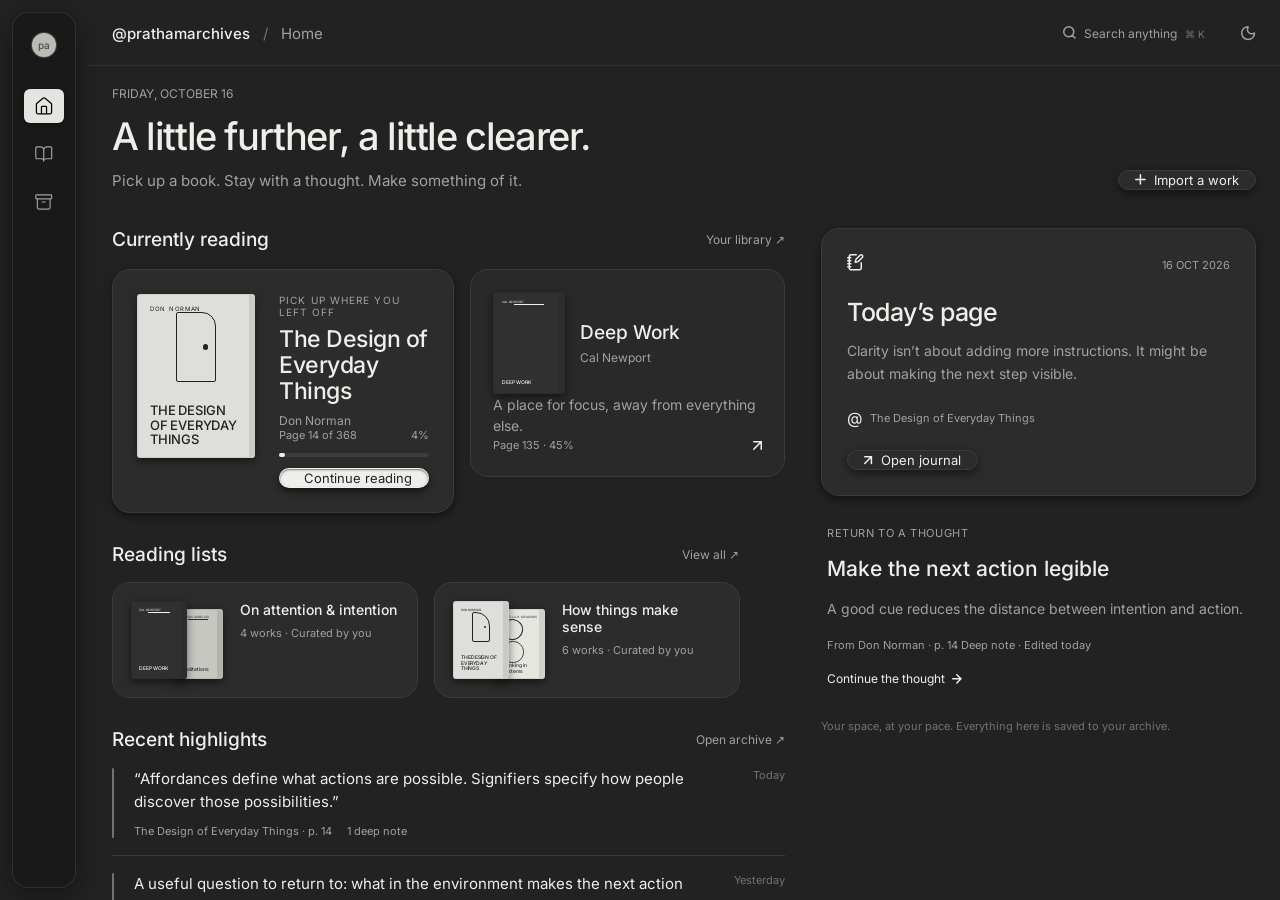
==== commit f05fb04e: "INT-021 / PASS 12: icons thinner + the pfp locks as a component + the unauthorized slot dies — all 1" ====
--- a/design/index.html
+++ b/design/index.html
@@ -7,11 +7,11 @@
   <meta name="description" content="Exported from Figma">
   <title>Home · @prathamarchives</title>
 
-  <link rel="stylesheet" href="styles/tokens.css?v=11">
-  <link rel="stylesheet" href="styles/prototype.css?v=11">
-  <link rel="stylesheet" href="styles/shell.css?v=11">
-  <link rel="stylesheet" href="styles/motion.css?v=11">
-  <script src="motion.js?v=11" defer></script>
+  <link rel="stylesheet" href="styles/tokens.css?v=12">
+  <link rel="stylesheet" href="styles/prototype.css?v=12">
+  <link rel="stylesheet" href="styles/shell.css?v=12">
+  <link rel="stylesheet" href="styles/motion.css?v=12">
+  <script src="motion.js?v=12" defer></script>
 </head>
 <body class="theme-dark" data-page="index.html">
 <div class="home-dark-1">
@@ -23,29 +23,29 @@
 <div class="avatar-6">
 <p class="text-7"><span class="text-rgb-60-60-58">pa</span></p>
 </div>
+<p class="nav-label">@prathamarchives</p>
 </div>
 <div class="destinations-8">
 <a class="navigation-item-9" href="index.html">
 <div class="house-10">
-<img src="images/vector-11.svg" class="vector-11" alt="Home" />
+<img src="images/vector-11.svg?v=12" class="vector-11" alt="Home" />
 </div>
 <p class="text-334 nav-label">Home</p>
 </a>
 <a class="navigation-item-12" href="library.html">
 <div class="book-open-13">
-<img src="images/vector-14.svg" class="vector-14" alt="Library" />
+<img src="images/vector-14.svg?v=12" class="vector-14" alt="Library" />
 </div>
 <p class="text-338 nav-label">Library</p>
 </a>
 <a class="navigation-item-15" href="archive.html">
 <div class="archive-16">
-<img src="images/vector-17.svg" class="vector-17" alt="Archive" />
+<img src="images/vector-17.svg?v=12" class="vector-17" alt="Archive" />
 </div>
 <p class="text-342 nav-label">Archive</p>
 </a>
 </div>
 </div>
-<div class="rail-tools-18"><div class="account-details-327"><p class="text-328">prathamarchives</p><p class="text-329">Personal space</p></div></div>
   </div><!--/rail-panel--></div>
 <div class="home-content-21">
 <div class="welcome-22">
--- a/design/styles/shell.css
+++ b/design/styles/shell.css
@@ -20,9 +20,16 @@
      R6). INT-020 REBUILDS THE MOTION SYSTEM (owner: "design this
      system of motion from scratch… expands not bounce… text fades
      in with motion blur… never put the unnecessary texts"): labels
-     become ZERO-LAYOUT absolute overlays, the account block owns
-     the rail's bottom slot (save-state text deleted everywhere),
-     and ALL movement is owned by motion.css's five laws.
+     become ZERO-LAYOUT absolute overlays, and ALL movement is
+     owned by motion.css's five laws. INT-021 LOCKS THE PFP (owner:
+     "lock pfp like a component and not in center but exactly
+     upwards of where these componentes are and just in front of it
+     @prathamarchives and nothing"): the identity row joins the
+     component grid — fixed to the item column's left edge, avatar
+     on the icon axis (NEVER drifts when the rail opens), the
+     handle @prathamarchives as its label overlay; the bottom
+     account slot ("prathamarchives / Personal space") is deleted
+     by owner order — it was an unauthorized move.
    - REFERENCE RHYTHM in the content column (INT-017 scale): 24px
      margins, 24px header top inset, header underline hairline, 20px
      gap to content.
@@ -87,15 +94,28 @@
   z-index: 41;
 }
 
-/* identity: avatar 24px, centered — the rail's only identity mark
-   (INT-020: the account text moved to the bottom slot — the top
-   identity never grows, so nothing above the items ever moves) */
+/* identity: the LOCKED COMPONENT SLOT (INT-021) — the pfp sits in
+   the item column's 40px slot at the nav wrapper's left edge (the
+   exact edge the items occupy), avatar centered on the icon axis
+   (page x 44), 24px row: NOTHING below it moves. The wrapper
+   (navigation-4, shrink-to-fit from its items) is what the panel
+   centers — its width tracks the ITEM widths (40 -> 144 on the
+   one clock), so the wrapper's left edge holds x 24 through the
+   whole expansion and the avatar NEVER moves. (The pass-11 defect:
+   prototype's identity width:100% rode the growing wrapper — the
+   avatar slid 44 -> 96 as the rail opened. FIXED WIDTH, not
+   margin, is the lock.) The handle label anchors to this row via
+   the shared .nav-label overlay. */
 .rail-panel [class^="identity-"] {
-  justify-content: center;
+  position: relative;              /* the handle overlay anchors here */
+  width: var(--ref-rail-item-w);   /* the icon slot — exactly above the nav items, FIXED width */
+  height: var(--ref-rail-avatar);
+  display: flex;
+  flex-direction: row;
+  justify-content: center;         /* the 24px mark centers on the icon axis */
   align-items: center;
   padding: 0;
   gap: 0;
-  flex-direction: column;
   flex: none;
 }
 .rail-panel [class^="avatar-"] {
@@ -174,37 +194,6 @@
 body.theme-light .rail-panel [class^="navigation-item-"].selected svg,
 body.theme-light .rail-panel [class^="navigation-item-"].selected img { filter: brightness(0) invert(1); }
 .rail-panel [class^="navigation-item-"].selected .nav-label { color: var(--ref-rail-pill-glyph); }
-
-/* rail bottom: the ACCOUNT slot (INT-020 — the save-state text
-   "All changes saved" is deleted everywhere by owner order: it
-   never changed a decision; the pin markup is gone with it).
-   The slot's height is reserved in the flow, so the reveal is
-   opacity/blur ONLY (motion.css) — the nav items NEVER move. */
-.rail-panel [class^="rail-tools-"] {
-  margin-top: auto;
-  display: flex;
-  flex-direction: column;
-  align-items: center;
-  gap: 0;
-  padding: 0 0 16px 0;
-  flex: none;
-}
-.rail-panel [class^="rail-tools-"] [class^="account-details-"] {
-  display: flex;
-  flex-direction: column;
-  align-items: center;
-  gap: 3px;
-  text-align: center;
-  white-space: nowrap;
-}
-.rail-panel [class^="rail-tools-"] [class^="account-details-"] p:first-child {
-  color: var(--ref-rail-label);
-  font-size: 12px;
-}
-.rail-panel [class^="rail-tools-"] [class^="account-details-"] p:last-child {
-  color: var(--ref-rail-label-muted);
-  font-size: 11px;
-}
 
 /* ---------- workspace header: the reference's content-column bar ---------- */
 body > div > [class^="study-shell-"] > [class^="workspace-header-"] {
--- a/design/styles/motion.css
+++ b/design/styles/motion.css
@@ -61,23 +61,22 @@
 }
 
 /* ---------- the text reveal: fade in WITH MOTION BLUR ----------
-   Labels (Home / Library / Archive) and the account block
-   (bottom slot) fade in as the rail opens: opacity 0 -> 1,
+   Labels (Home / Library / Archive) and the identity handle
+   (@prathamarchives — INT-021, same overlay, anchored to the
+   locked identity row) fade in as the rail opens: opacity 0 -> 1,
    blur 5px -> 0, slide 12px -> 0 — the text smears in and
    settles sharp (law 2). All on ONE clock, 90ms behind the
    width (law 4). Exit is fast and undelayed so the text is
    gone before the closing rail could ever clip it. The
    overlays hold ZERO layout (law 3 — geometry in shell.css). */
-.rail-panel .nav-label,
-.rail-panel [class^="account-details-"] {
+.rail-panel .nav-label {
   opacity: 0;
   filter: blur(5px);
   transform: translateX(12px);
   pointer-events: none;
   transition: opacity 0.14s ease, transform 0.14s ease, filter 0.14s ease;
 }
-.rail-panel.expanded .nav-label,
-.rail-panel.expanded [class^="account-details-"] {
+.rail-panel.expanded .nav-label {
   opacity: 1;
   filter: blur(0);
   transform: none;
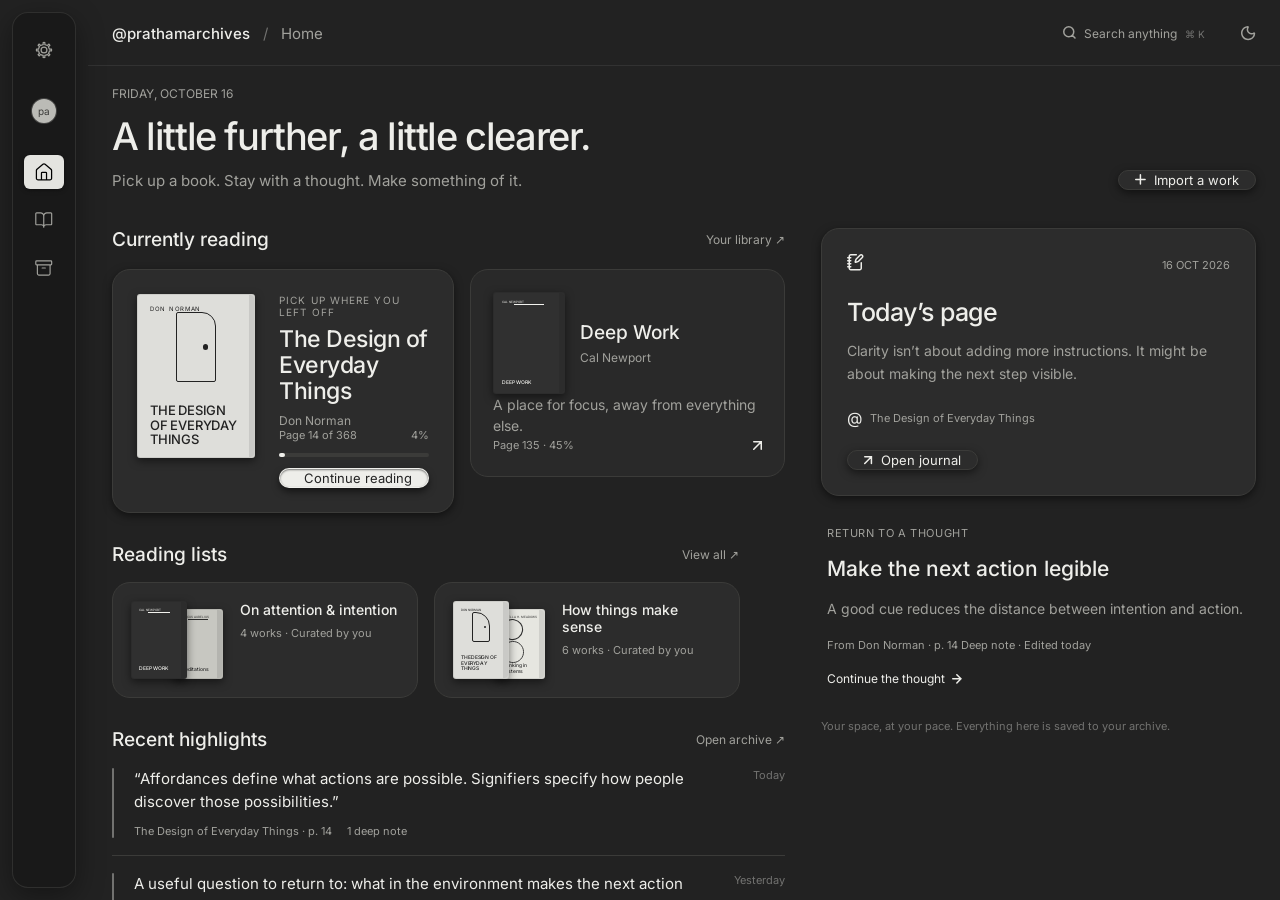
==== commit 6281f5c2: "INT-022 / PASS 13: the handle's font repaired (Times -> the rail's Inter) + the identity moves down " ====
--- a/design/index.html
+++ b/design/index.html
@@ -7,11 +7,11 @@
   <meta name="description" content="Exported from Figma">
   <title>Home · @prathamarchives</title>
 
-  <link rel="stylesheet" href="styles/tokens.css?v=12">
-  <link rel="stylesheet" href="styles/prototype.css?v=12">
-  <link rel="stylesheet" href="styles/shell.css?v=12">
-  <link rel="stylesheet" href="styles/motion.css?v=12">
-  <script src="motion.js?v=12" defer></script>
+  <link rel="stylesheet" href="styles/tokens.css?v=13">
+  <link rel="stylesheet" href="styles/prototype.css?v=13">
+  <link rel="stylesheet" href="styles/shell.css?v=13">
+  <link rel="stylesheet" href="styles/motion.css?v=13">
+  <script src="motion.js?v=13" defer></script>
 </head>
 <body class="theme-dark" data-page="index.html">
 <div class="home-dark-1">
@@ -19,6 +19,12 @@
 <div class="navigation-rail-3">
 <div class="rail-panel">
 <div class="navigation-4">
+<a class="navigation-item-settings" href="#">
+<div class="gear-settings">
+<img src="images/vector-settings-dark.svg?v=13" class="vector-settings" alt="Settings" />
+</div>
+<p class="nav-label">Settings</p>
+</a>
 <div class="identity-5">
 <div class="avatar-6">
 <p class="text-7"><span class="text-rgb-60-60-58">pa</span></p>
@@ -28,19 +34,19 @@
 <div class="destinations-8">
 <a class="navigation-item-9" href="index.html">
 <div class="house-10">
-<img src="images/vector-11.svg?v=12" class="vector-11" alt="Home" />
+<img src="images/vector-11.svg?v=13" class="vector-11" alt="Home" />
 </div>
 <p class="text-334 nav-label">Home</p>
 </a>
 <a class="navigation-item-12" href="library.html">
 <div class="book-open-13">
-<img src="images/vector-14.svg?v=12" class="vector-14" alt="Library" />
+<img src="images/vector-14.svg?v=13" class="vector-14" alt="Library" />
 </div>
 <p class="text-338 nav-label">Library</p>
 </a>
 <a class="navigation-item-15" href="archive.html">
 <div class="archive-16">
-<img src="images/vector-17.svg?v=12" class="vector-17" alt="Archive" />
+<img src="images/vector-17.svg?v=13" class="vector-17" alt="Archive" />
 </div>
 <p class="text-342 nav-label">Archive</p>
 </a>
--- a/design/styles/shell.css
+++ b/design/styles/shell.css
@@ -29,7 +29,16 @@
      on the icon axis (NEVER drifts when the rail opens), the
      handle @prathamarchives as its label overlay; the bottom
      account slot ("prathamarchives / Personal space") is deleted
-     by owner order — it was an unauthorized move.
+     by owner order — it was an unauthorized move. INT-022 (owner
+     turn 22): the handle's render REPAIRED (the shared label rule
+     never set a font-family and the handle carries no export
+     text-N class — it fell through to Times, the "you changed
+     the font" defect; the rule now pins the rail's own Inter),
+     the identity component moved DOWN (margin-top = the section-
+     break token — the Settings row takes the top slot), and a
+     SETTINGS section shipped above the identity (owner: "add a
+     settings icon and section on top of it") — an ordinary nav
+     row: every generic rule, no new motion.
    - REFERENCE RHYTHM in the content column (INT-017 scale): 24px
      margins, 24px header top inset, header underline hairline, 20px
      gap to content.
@@ -105,11 +114,18 @@
    prototype's identity width:100% rode the growing wrapper — the
    avatar slid 44 -> 96 as the rail opened. FIXED WIDTH, not
    margin, is the lock.) The handle label anchors to this row via
-   the shared .nav-label overlay. */
+   the shared .nav-label overlay.
+   INT-022: the component moves DOWN — margin-top = the existing
+   section-break token (--ref-rail-first-gap), because the owner
+   ordered the Settings row into the top slot above it. VERTICAL
+   margin only: the x44 axis lock and the wrapper-left invariant
+   are untouched, and the identity keeps its ordered position
+   exactly above the nav items (same 32px gap as before). */
 .rail-panel [class^="identity-"] {
   position: relative;              /* the handle overlay anchors here */
   width: var(--ref-rail-item-w);   /* the icon slot — exactly above the nav items, FIXED width */
   height: var(--ref-rail-avatar);
+  margin-top: var(--ref-rail-first-gap);  /* INT-022: pushed below the Settings row (owner order — vertical only, the x-axis lock holds) */
   display: flex;
   flex-direction: row;
   justify-content: center;         /* the 24px mark centers on the icon axis */
@@ -177,9 +193,20 @@
   align-items: center;
   white-space: nowrap;
   color: var(--ref-rail-label);
+  font-family: var(--font-family-inter);  /* INT-022: the handle + Settings labels carry no export text-N class — without this they fell to Times (the "changed the font" defect) */
   font-size: 12px;             /* INT-019: 13 -> 12 — lighter, no bold anywhere in the rail */
   font-weight: 400;
   line-height: 1;
+}
+/* INT-022: the HANDLE anchors to the AVATAR's edge, not the slot's.
+   Owner: "just in front of it @prathamarchives" — the pfp is a solid
+   24px mark (sparse 18px icons need the slot edge + 12; a filled disc
+   takes the label-gap token off its own edge), and the slot-based
+   start (left 52) pushed Inter's 106px string into the panel's clip
+   (tail cut 2.2px — the "messed up sizing" the owner flagged).
+   left = avatar right edge + the shared label-gap token = 44. */
+.rail-panel [class^="identity-"] .nav-label {
+  left: calc((var(--ref-rail-item-w) + var(--ref-rail-avatar)) / 2 + var(--ref-rail-label-gap));
 }
 
 /* selection: the INK pill (INT-018) — inverted glyph via CSS filter,
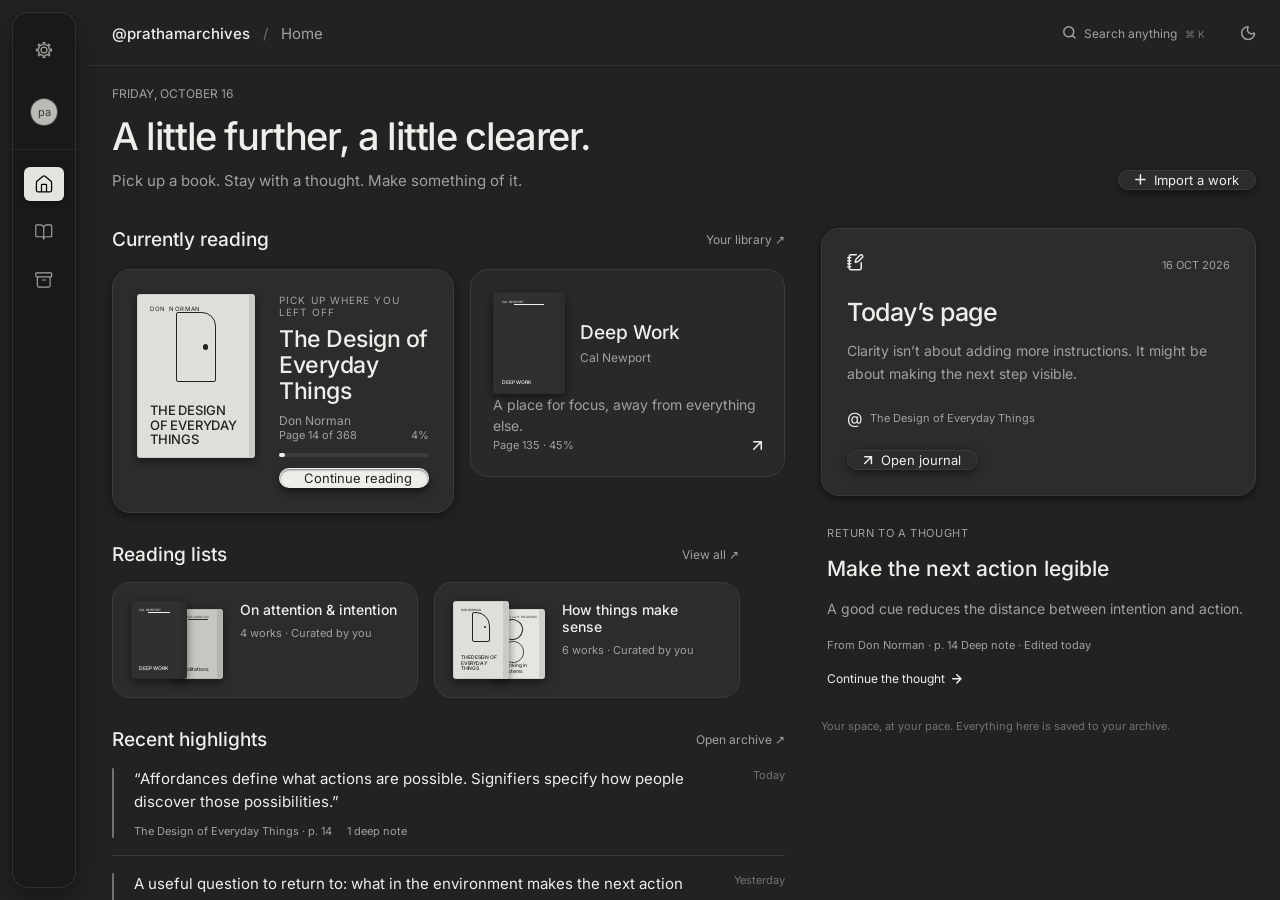
==== commit 2d2608ab: "INT-023 / PASS 14: the account block replicated from the turn-23 reference — forensics: 5 PIL/VLM pa" ====
--- a/design/index.html
+++ b/design/index.html
@@ -7,11 +7,11 @@
   <meta name="description" content="Exported from Figma">
   <title>Home · @prathamarchives</title>
 
-  <link rel="stylesheet" href="styles/tokens.css?v=13">
-  <link rel="stylesheet" href="styles/prototype.css?v=13">
-  <link rel="stylesheet" href="styles/shell.css?v=13">
-  <link rel="stylesheet" href="styles/motion.css?v=13">
-  <script src="motion.js?v=13" defer></script>
+  <link rel="stylesheet" href="styles/tokens.css?v=14">
+  <link rel="stylesheet" href="styles/prototype.css?v=14">
+  <link rel="stylesheet" href="styles/shell.css?v=14">
+  <link rel="stylesheet" href="styles/motion.css?v=14">
+  <script src="motion.js?v=14" defer></script>
 </head>
 <body class="theme-dark" data-page="index.html">
 <div class="home-dark-1">
@@ -21,7 +21,7 @@
 <div class="navigation-4">
 <a class="navigation-item-settings" href="#">
 <div class="gear-settings">
-<img src="images/vector-settings-dark.svg?v=13" class="vector-settings" alt="Settings" />
+<img src="images/vector-settings-dark.svg?v=14" class="vector-settings" alt="Settings" />
 </div>
 <p class="nav-label">Settings</p>
 </a>
@@ -31,22 +31,23 @@
 </div>
 <p class="nav-label">@prathamarchives</p>
 </div>
+<div class="rail-divider"></div>
 <div class="destinations-8">
 <a class="navigation-item-9" href="index.html">
 <div class="house-10">
-<img src="images/vector-11.svg?v=13" class="vector-11" alt="Home" />
+<img src="images/vector-11.svg?v=14" class="vector-11" alt="Home" />
 </div>
 <p class="text-334 nav-label">Home</p>
 </a>
 <a class="navigation-item-12" href="library.html">
 <div class="book-open-13">
-<img src="images/vector-14.svg?v=13" class="vector-14" alt="Library" />
+<img src="images/vector-14.svg?v=14" class="vector-14" alt="Library" />
 </div>
 <p class="text-338 nav-label">Library</p>
 </a>
 <a class="navigation-item-15" href="archive.html">
 <div class="archive-16">
-<img src="images/vector-17.svg?v=13" class="vector-17" alt="Archive" />
+<img src="images/vector-17.svg?v=14" class="vector-17" alt="Archive" />
 </div>
 <p class="text-342 nav-label">Archive</p>
 </a>
--- a/design/styles/tokens.css
+++ b/design/styles/tokens.css
@@ -67,7 +67,9 @@
   /* ---- INT-017: reference rail geometry, desktop-recalibrated ----
      (INT-016 measured it; ratios below = the reference's own) */
   --ref-rail-w: 64px;           /* INT-019: was 72 — the column slims with its contents */
-  --ref-rail-avatar: 24px;      /* INT-019: was 30 — much smaller, lighter identity mark */
+  --ref-rail-avatar: 26px;      /* INT-023: was 24 — the turn-23 account-block reference
+                                   runs its avatar at 0.40 x rail (44/110); 26/64 = 0.406.
+                                   The identity slot + handle anchor ride this token. */
   --ref-rail-avatar-inset: 20px;/* INT-019: was 25 */
   --ref-rail-item-w: 40px;      /* INT-019: was 49 — much smaller component set */
   --ref-rail-item-h: 34px;      /* INT-019: was 41 */
@@ -88,6 +90,8 @@
   --ref-glass-blur: 20px;       /* frosted strength (refs 12-24) */
   --ref-rail-item-w-open: 144px;/* INT-019: the icon+label row when expanded */
   --ref-rail-label-gap: 12px;   /* INT-020: fixed icon -> label offset (the label is a zero-layout overlay) */
+  --ref-rail-acct-divider-gap: 24px;  /* INT-023: avatar bottom -> divider (ref 41/44 x avatar) */
+  --ref-rail-post-divider-gap: 17px; /* INT-023: divider -> first nav row (ref 29/44 x avatar) */
 }
 
 /* page canvas: the artifact framing died (INT-016 "make it full page")
--- a/design/styles/shell.css
+++ b/design/styles/shell.css
@@ -140,14 +140,52 @@
   flex: none;
   box-shadow: 0 0 0 1px var(--ref-avatar-ring);
 }
-.rail-panel [class^="avatar-"] p { white-space: nowrap; font-size: 10px; }
+.rail-panel [class^="avatar-"] p { white-space: nowrap; font-size: 11px; }  /* INT-023: 10 -> 11 — the monogram scales with the 26px avatar */
+
+/* INT-023: the account divider — the turn-23 reference's missing component.
+   The ref runs a full-width hairline (229,230,232 on 246,247,249 — 7%) 41/44
+   of an avatar below the account block, then 29/44 to the list: the account
+   header is SEPARATED from the nav, not stacked into it (the audit's "no
+   divider, the block and Home bleed into each other").
+   GEOMETRY LAW: the element in flow is a ZERO-WIDTH-IMPACT spacer — 40px wide
+   (the item slot, never wider than the items) holding exactly 1px of flow
+   height for the rhythm. The visible line is its ::after, ABSOLUTELY
+   positioned, because the nav wrapper is shrink-to-fit: a 64px-wide flow child
+   (or -12px margin tricks) would widen the wrapper, break the wrapper-left
+   invariant (page x24) and drag the avatar off the x44 axis — the INT-021
+   drift class. The ::after is ignored by fit-content: left -12 reaches from
+   the wrapper's left edge (x24) back to the panel's left edge (x12) FLUSH,
+   and its width rides the token pair 64/168 on the one clock (motion.css).
+   Vertical: 24 below the avatar (--ref-rail-acct-divider-gap), 17 above the
+   first row (--ref-rail-post-divider-gap) — total 42 = the ref's 70 x 26/44. */
+.rail-panel .rail-divider {
+  position: relative;                  /* the containing block for the line */
+  height: 1px;
+  width: var(--ref-rail-item-w);       /* the item slot — zero wrapper impact */
+  margin: var(--ref-rail-acct-divider-gap) 0 0 0;
+  background: none;
+  border: none;
+  border-radius: 0;
+  flex: none;
+  align-self: flex-start;
+  padding: 0;
+}
+.rail-panel .rail-divider::after {
+  content: "";
+  position: absolute;                  /* out of flow — fit-content never sees it */
+  top: 0;
+  left: -12px;                         /* wrapper left (x24) - 12 = the panel's left edge, flush */
+  width: var(--ref-rail-w);            /* 64 collapsed -> 168 expanded (motion.css, the one clock) */
+  height: 1px;
+  background: var(--ref-header-line);
+}
 
 /* destinations: icon rows that gain labels on expansion (icon axis never moves) */
 .rail-panel [class^="navigation-"] { gap: 0; padding: 0; }
 .rail-panel [class^="destinations-"] {
   align-items: center;
   gap: calc(var(--ref-rail-pitch) - var(--ref-rail-item-h));
-  margin-top: var(--ref-rail-first-gap);
+  margin-top: var(--ref-rail-post-divider-gap);  /* INT-023: was 32 — the divider now owns the account->nav rhythm (ref 29/44 x avatar) */
   padding: 0;
 }
 .rail-panel [class^="navigation-item-"] {
--- a/design/styles/motion.css
+++ b/design/styles/motion.css
@@ -58,6 +58,19 @@
 }
 .rail-panel.expanded [class^="navigation-item-"] {
   width: var(--ref-rail-item-w-open);
+}
+
+/* ---------- the account divider's line: rides the one clock ----------
+   INT-023: the rail's width transition and the divider line's width
+   share the SAME curve and duration (law 4 — one clock), both driven
+   by the single .expanded class flip on the same frame, so the line
+   tracks the panel's growing edge in lockstep and never lags short.
+   One transition stack, width only (law 5). */
+.rail-panel .rail-divider::after {
+  transition: width 0.3s cubic-bezier(0.32, 0.72, 0, 1);
+}
+.rail-panel.expanded .rail-divider::after {
+  width: var(--ref-rail-expanded);
 }
 
 /* ---------- the text reveal: fade in WITH MOTION BLUR ----------
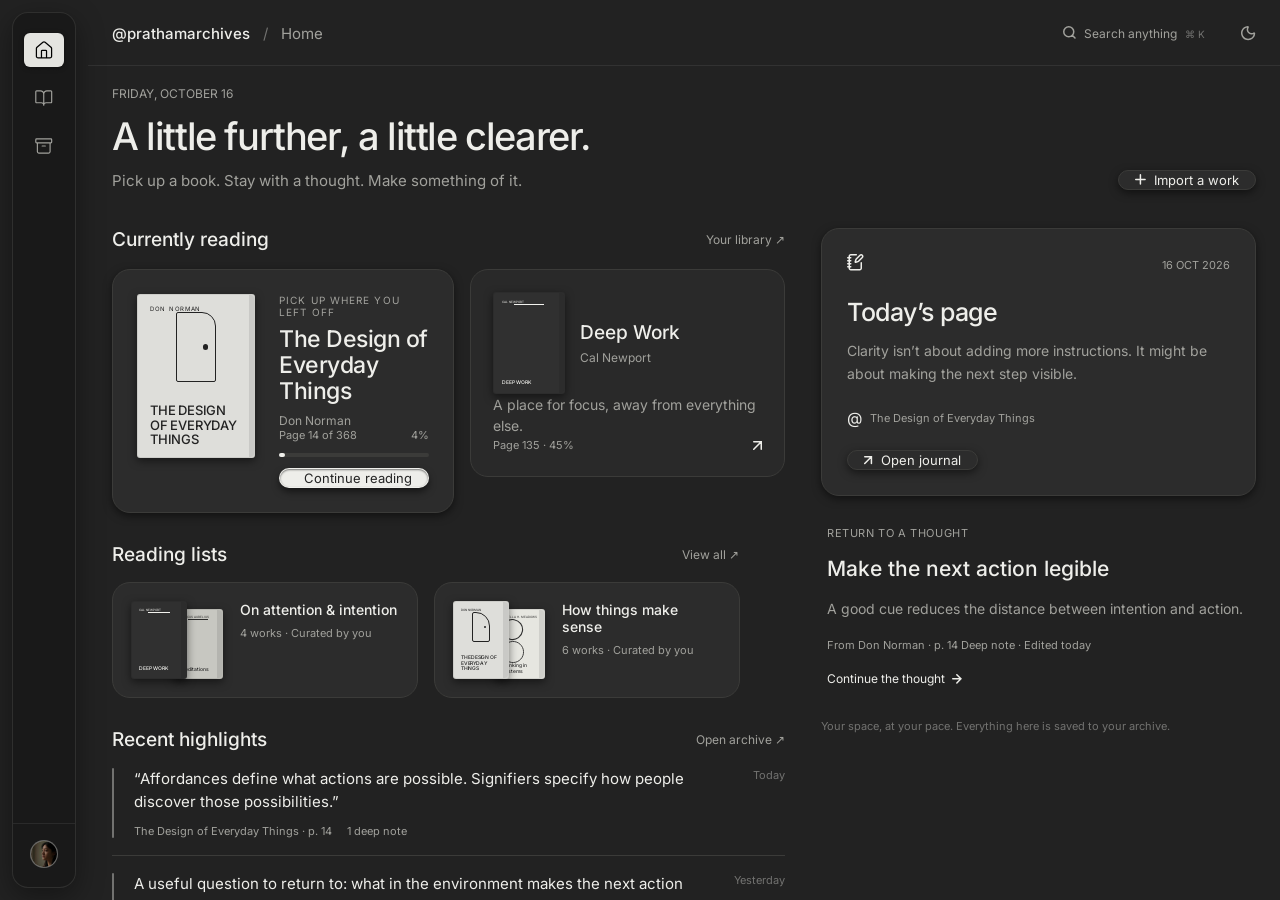
==== commit fd13038d: "INT-024 / PASS 15: settings removed; the account at the rail's end with the line over it; components" ====
--- a/design/index.html
+++ b/design/index.html
@@ -7,11 +7,11 @@
   <meta name="description" content="Exported from Figma">
   <title>Home · @prathamarchives</title>
 
-  <link rel="stylesheet" href="styles/tokens.css?v=14">
-  <link rel="stylesheet" href="styles/prototype.css?v=14">
-  <link rel="stylesheet" href="styles/shell.css?v=14">
-  <link rel="stylesheet" href="styles/motion.css?v=14">
-  <script src="motion.js?v=14" defer></script>
+  <link rel="stylesheet" href="styles/tokens.css?v=15">
+  <link rel="stylesheet" href="styles/prototype.css?v=15">
+  <link rel="stylesheet" href="styles/shell.css?v=15">
+  <link rel="stylesheet" href="styles/motion.css?v=15">
+  <script src="motion.js?v=15" defer></script>
 </head>
 <body class="theme-dark" data-page="index.html">
 <div class="home-dark-1">
@@ -19,38 +19,32 @@
 <div class="navigation-rail-3">
 <div class="rail-panel">
 <div class="navigation-4">
-<a class="navigation-item-settings" href="#">
-<div class="gear-settings">
-<img src="images/vector-settings-dark.svg?v=14" class="vector-settings" alt="Settings" />
-</div>
-<p class="nav-label">Settings</p>
-</a>
-<div class="identity-5">
-<div class="avatar-6">
-<p class="text-7"><span class="text-rgb-60-60-58">pa</span></p>
-</div>
-<p class="nav-label">@prathamarchives</p>
-</div>
-<div class="rail-divider"></div>
 <div class="destinations-8">
 <a class="navigation-item-9" href="index.html">
 <div class="house-10">
-<img src="images/vector-11.svg?v=14" class="vector-11" alt="Home" />
+<img src="images/vector-11.svg?v=15" class="vector-11" alt="Home" />
 </div>
 <p class="text-334 nav-label">Home</p>
 </a>
 <a class="navigation-item-12" href="library.html">
 <div class="book-open-13">
-<img src="images/vector-14.svg?v=14" class="vector-14" alt="Library" />
+<img src="images/vector-14.svg?v=15" class="vector-14" alt="Library" />
 </div>
 <p class="text-338 nav-label">Library</p>
 </a>
 <a class="navigation-item-15" href="archive.html">
 <div class="archive-16">
-<img src="images/vector-17.svg?v=14" class="vector-17" alt="Archive" />
+<img src="images/vector-17.svg?v=15" class="vector-17" alt="Archive" />
 </div>
 <p class="text-342 nav-label">Archive</p>
 </a>
+</div>
+<div class="rail-divider"></div>
+<div class="identity-5">
+<div class="avatar-6">
+<img class="avatar-img" src="images/pfp.png?v=15" alt="@prathamarchives" />
+</div>
+<p class="nav-label">@prathamarchives</p>
 </div>
 </div>
   </div><!--/rail-panel--></div>
--- a/design/styles/tokens.css
+++ b/design/styles/tokens.css
@@ -90,8 +90,14 @@
   --ref-glass-blur: 20px;       /* frosted strength (refs 12-24) */
   --ref-rail-item-w-open: 144px;/* INT-019: the icon+label row when expanded */
   --ref-rail-label-gap: 12px;   /* INT-020: fixed icon -> label offset (the label is a zero-layout overlay) */
-  --ref-rail-acct-divider-gap: 24px;  /* INT-023: avatar bottom -> divider (ref 41/44 x avatar) */
-  --ref-rail-post-divider-gap: 17px; /* INT-023: divider -> first nav row (ref 29/44 x avatar) */
+  --ref-rail-identity-label-gap: 8px;  /* INT-024: handle -> pfp gap, tightened 12 -> 8 (owner: "pull
+                                         @prathamarchives bit closer to the pfp"; the shared 12px label-gap
+                                         of the nav rows is untouched — different anchor law) */
+  /* --ref-rail-acct-divider-gap: 24px — RETIRED INT-024: the ref's account-
+     adjacent divider rhythm; the divider now sits OVER the account at the
+     rail's end (owner order), its above-gap is the auto push, its below-gap
+     rides --ref-rail-post-divider-gap. Kept here as trail. */
+  --ref-rail-post-divider-gap: 17px; /* INT-023: divider -> next content (ref 29/44 x avatar); INT-024: also the line -> avatar gap at the rail's end */
 }
 
 /* page canvas: the artifact framing died (INT-016 "make it full page")
--- a/design/styles/shell.css
+++ b/design/styles/shell.css
@@ -38,7 +38,13 @@
      break token — the Settings row takes the top slot), and a
      SETTINGS section shipped above the identity (owner: "add a
      settings icon and section on top of it") — an ordinary nav
-     row: every generic rule, no new motion.
+     row: every generic rule, no new motion. INT-024 (owner turn 24)
+     SUPersedes the slot order: the Settings row is REMOVED by owner
+     order; the account (pfp + handle) moves to the BOTTOM/end of
+     the rail with the divider line OVER it; the nav components stay
+     fixed at the top. The handle pulls closer to the pfp (gap 12 ->
+     8, dedicated token) and the monogram becomes a real pfp image
+     (round-cropped, riding the same 26px slot + axis lock).
    - REFERENCE RHYTHM in the content column (INT-017 scale): 24px
      margins, 24px header top inset, header underline hairline, 20px
      gap to content.
@@ -92,7 +98,7 @@
   display: flex;
   flex-direction: column;
   align-items: center;
-  padding: var(--ref-rail-avatar-inset) 0 0 0;
+  padding: var(--ref-rail-avatar-inset) 0 var(--ref-rail-avatar-inset) 0;  /* INT-024: bottom inset added — the account now lives at the rail's end */
   background-color: var(--ref-rail-bg);
   backdrop-filter: blur(var(--ref-glass-blur));
   -webkit-backdrop-filter: blur(var(--ref-glass-blur));
@@ -115,17 +121,21 @@
    avatar slid 44 -> 96 as the rail opened. FIXED WIDTH, not
    margin, is the lock.) The handle label anchors to this row via
    the shared .nav-label overlay.
-   INT-022: the component moves DOWN — margin-top = the existing
-   section-break token (--ref-rail-first-gap), because the owner
-   ordered the Settings row into the top slot above it. VERTICAL
-   margin only: the x44 axis lock and the wrapper-left invariant
-   are untouched, and the identity keeps its ordered position
-   exactly above the nav items (same 32px gap as before). */
+   INT-024 (owner turn 24): the component moves to the BOTTOM/END of
+   the rail — "move the pfp/account at the bottom/end of the sidebar
+   with the line over it that divides it. and the components fix on
+   their place at top". The nav wrapper (navigation-4) now FILLS the
+   panel height (flex: 1 — the one flow child), and the divider's
+   margin-top: auto pushes [divider -> identity] to the bottom. The
+   identity's margin-top = the ref's divider->content rhythm token
+   (17px) because the line now sits OVER the account. VERTICAL moves
+   only: the x44 axis lock and the wrapper-left invariant are
+   untouched, and the Settings row is deleted entirely (owner order). */
 .rail-panel [class^="identity-"] {
   position: relative;              /* the handle overlay anchors here */
-  width: var(--ref-rail-item-w);   /* the icon slot — exactly above the nav items, FIXED width */
+  width: var(--ref-rail-item-w);   /* the icon slot — exactly aligned with the nav items' column, FIXED width */
   height: var(--ref-rail-avatar);
-  margin-top: var(--ref-rail-first-gap);  /* INT-022: pushed below the Settings row (owner order — vertical only, the x-axis lock holds) */
+  margin-top: var(--ref-rail-post-divider-gap);  /* INT-024: 17px below the line over it (the ref's divider->content rhythm) */
   display: flex;
   flex-direction: row;
   justify-content: center;         /* the 24px mark centers on the icon axis */
@@ -140,13 +150,21 @@
   flex: none;
   box-shadow: 0 0 0 1px var(--ref-avatar-ring);
 }
-.rail-panel [class^="avatar-"] p { white-space: nowrap; font-size: 11px; }  /* INT-023: 10 -> 11 — the monogram scales with the 26px avatar */
+.rail-panel [class^="avatar-"] img.avatar-img {  /* INT-024: a real pfp image replaces the monogram (owner: "add a random pfp") */
+  display: block;
+  width: 100%;
+  height: 100%;
+  object-fit: cover;                  /* fills the 26px disc, any aspect source */
+  border-radius: 50%;                 /* the circular crop — the ring shadow on the slot reads as its edge */
+}
 
 /* INT-023: the account divider — the turn-23 reference's missing component.
-   The ref runs a full-width hairline (229,230,232 on 246,247,249 — 7%) 41/44
-   of an avatar below the account block, then 29/44 to the list: the account
-   header is SEPARATED from the nav, not stacked into it (the audit's "no
-   divider, the block and Home bleed into each other").
+   The ref runs a full-width hairline (229,230,232 on 246,247,249 — 7%) that
+   SEPARATES the account from the nav: "the block and Home bleed into each
+   other" was the audit's delta. INT-024 (owner: "with the line over it that
+   divides it") moves the divider OVER the account block at the rail's END:
+   the nav list stays fixed at top, the divider + identity sink to the bottom
+   via the divider's margin-top: auto (the wrapper now fills the panel).
    GEOMETRY LAW: the element in flow is a ZERO-WIDTH-IMPACT spacer — 40px wide
    (the item slot, never wider than the items) holding exactly 1px of flow
    height for the rhythm. The visible line is its ::after, ABSOLUTELY
@@ -156,13 +174,14 @@
    drift class. The ::after is ignored by fit-content: left -12 reaches from
    the wrapper's left edge (x24) back to the panel's left edge (x12) FLUSH,
    and its width rides the token pair 64/168 on the one clock (motion.css).
-   Vertical: 24 below the avatar (--ref-rail-acct-divider-gap), 17 above the
-   first row (--ref-rail-post-divider-gap) — total 42 = the ref's 70 x 26/44. */
+   Vertical: 17 below the line to the avatar (--ref-rail-post-divider-gap,
+   the ref's divider->content rhythm), the auto margin above owns the free
+   space between the nav list and the account block. */
 .rail-panel .rail-divider {
   position: relative;                  /* the containing block for the line */
   height: 1px;
   width: var(--ref-rail-item-w);       /* the item slot — zero wrapper impact */
-  margin: var(--ref-rail-acct-divider-gap) 0 0 0;
+  margin: auto 0 0 0;                 /* INT-024: the bottom push — line + account sink to the rail's end */
   background: none;
   border: none;
   border-radius: 0;
@@ -181,11 +200,18 @@
 }
 
 /* destinations: icon rows that gain labels on expansion (icon axis never moves) */
-.rail-panel [class^="navigation-"] { gap: 0; padding: 0; }
+/* INT-024: the wrapper FILLS the panel (flex: 1, vertical only — its
+   width stays shrink-to-fit from its items, so the wrapper-left
+   invariant x24 and the avatar axis x44 hold) so the divider's auto
+   margin can push the account block to the rail's end.
+   SCOPED to the DIRECT child: [class^="navigation-"] would also match
+   the navigation-item-* rows (grandchildren) — flex:1 on those would
+   stretch the list (the selector-prefix hazard, caught pre-ship). */
+.rail-panel > [class^="navigation-"] { gap: 0; padding: 0; flex: 1 1 auto; min-height: 0; }
 .rail-panel [class^="destinations-"] {
   align-items: center;
   gap: calc(var(--ref-rail-pitch) - var(--ref-rail-item-h));
-  margin-top: var(--ref-rail-post-divider-gap);  /* INT-023: was 32 — the divider now owns the account->nav rhythm (ref 29/44 x avatar) */
+  margin-top: 0;  /* INT-024: the components FIX AT THE TOP — the panel's 20px inset owns the first row's air */
   padding: 0;
 }
 .rail-panel [class^="navigation-item-"] {
@@ -238,13 +264,17 @@
 }
 /* INT-022: the HANDLE anchors to the AVATAR's edge, not the slot's.
    Owner: "just in front of it @prathamarchives" — the pfp is a solid
-   24px mark (sparse 18px icons need the slot edge + 12; a filled disc
-   takes the label-gap token off its own edge), and the slot-based
-   start (left 52) pushed Inter's 106px string into the panel's clip
-   (tail cut 2.2px — the "messed up sizing" the owner flagged).
-   left = avatar right edge + the shared label-gap token = 44. */
+   filled disc (takes the label gap off its own edge, unlike the sparse
+   18px icons), and the slot-based start (left 52) pushed Inter's 106px
+   string into the panel's clip (tail cut 2.2px — the "messed up
+   sizing" the owner flagged).
+   INT-024 (owner: "pull @prathamarchives bit closer to the pfp"): the
+   identity's gap tightens 12 -> 8 via its OWN token (the shared 12px
+   label-gap of Home/Library/Archive is untouched — their anchor is a
+   different law). Clip check at 1440: handle x65 + 109px string = 174,
+   panel edge 180 — 6px clear. */
 .rail-panel [class^="identity-"] .nav-label {
-  left: calc((var(--ref-rail-item-w) + var(--ref-rail-avatar)) / 2 + var(--ref-rail-label-gap));
+  left: calc((var(--ref-rail-item-w) + var(--ref-rail-avatar)) / 2 + var(--ref-rail-identity-label-gap));
 }
 
 /* selection: the INK pill (INT-018) — inverted glyph via CSS filter,
@@ -290,9 +320,16 @@
 
 /* reader: header / reading heading / prose — prose scrolls in place.
    The scroll container spans the content column (scrollbar at the real
-   edge); the measure stays 640 by centering the page's children. */
-.study-shell-499 { grid-template-rows: auto auto minmax(0, 1fr); }
-.study-shell-499 > .workspace-header-622 { grid-column: 2; grid-row: 1; }
+   edge); the measure stays 640 by centering the page's children.
+   INT-024 DEFECT FIX (pre-existing, from the 6-page render sweep): the
+   3-row template was declared at class specificity (0,1,0) and the base
+   shell rule body > div > [class^="study-shell-"] (0,1,1) SILENTLY won —
+   row 3 went implicit, grid-row: 1 / -1 spanned only rows 1-2, and the
+   rail measured 114.78px tall (panel 90.8 — everything past the second
+   row clipped by overflow:hidden since INT-016). The bump to
+   body > div .study-shell-499 (0,1,2) restores the 3 explicit rows. */
+body > div .study-shell-499 { grid-template-rows: auto auto minmax(0, 1fr); }
+body > div .study-shell-499 > .workspace-header-622 { grid-column: 2; grid-row: 1; }
 .study-shell-499 > .reader-heading-610 {
   grid-column: 2; grid-row: 2; min-width: 0;
   width: min(880px, 100%);
@@ -308,8 +345,11 @@
 }
 .reading-page-594 > * { max-width: 640px; margin-left: auto; margin-right: auto; }
 
-/* journal: header / authored page (scrolls) / day navigation */
-.study-shell-175 { grid-template-rows: auto minmax(0, 1fr) auto; position: relative; }
+/* journal: header / authored page (scrolls) / day navigation.
+   INT-024 DEFECT FIX: same specificity inversion as the reader shell —
+   the 3rd row (day nav) went implicit and the rail stood 882px (18px
+   short) since INT-016. Bumped to (0,1,2) — the rail spans 1 / -1 again. */
+body > div .study-shell-175 { grid-template-rows: auto minmax(0, 1fr) auto; position: relative; }
 .study-shell-175 > .workspace-header-306 { grid-column: 2; grid-row: 1; }
 .study-shell-175 > .authored-day-page-284 {
   grid-column: 2; grid-row: 2;
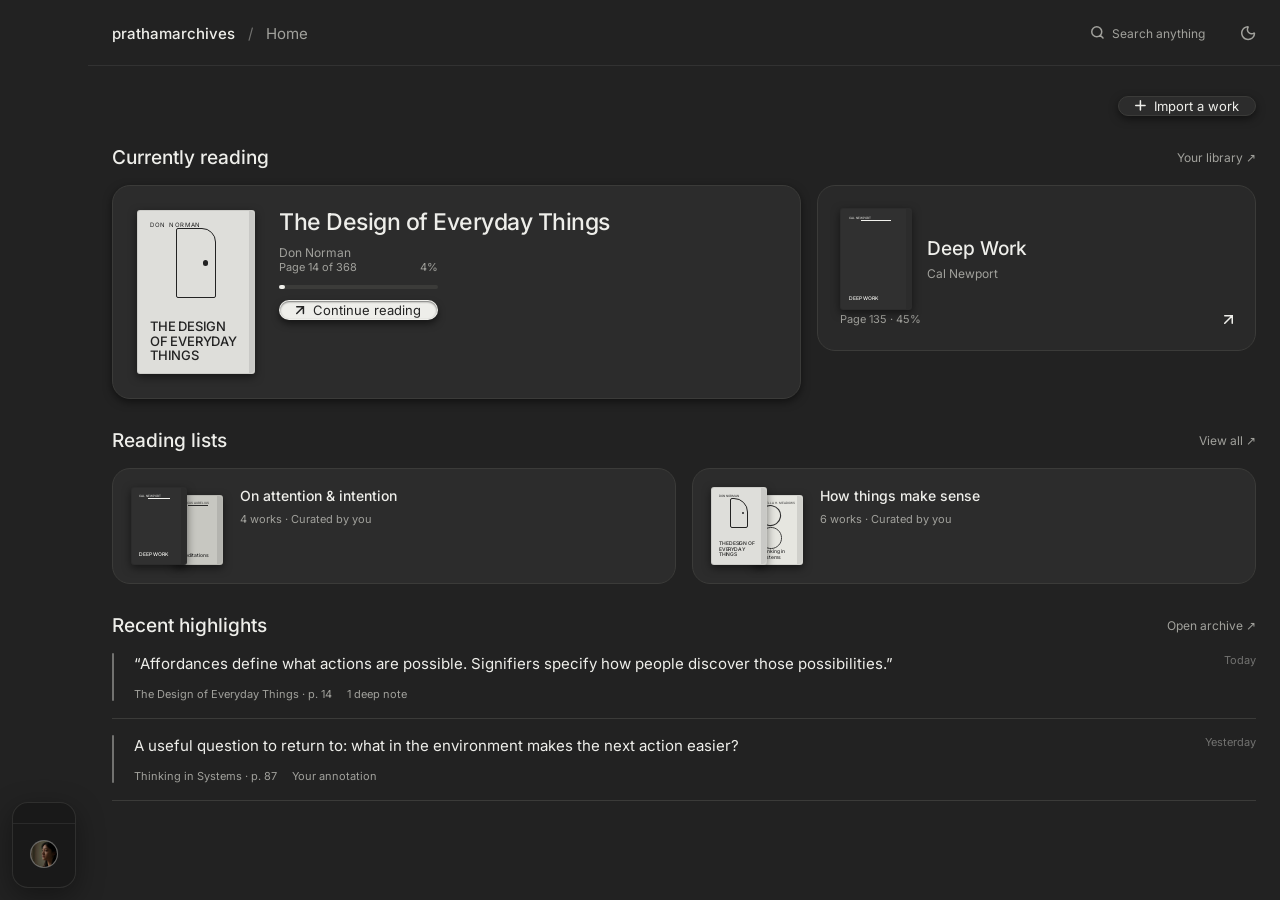
==== commit b802e2a0: "INT-025 / pass 16: @ dropped; nav struck (bottom account chip, drift fixed by construction); homepag" ====
--- a/design/index.html
+++ b/design/index.html
@@ -5,13 +5,13 @@
   <meta charset="UTF-8">
   <meta name="viewport" content="width=device-width, initial-scale=1.0">
   <meta name="description" content="Exported from Figma">
-  <title>Home · @prathamarchives</title>
+  <title>Home · prathamarchives</title>
 
-  <link rel="stylesheet" href="styles/tokens.css?v=15">
-  <link rel="stylesheet" href="styles/prototype.css?v=15">
-  <link rel="stylesheet" href="styles/shell.css?v=15">
-  <link rel="stylesheet" href="styles/motion.css?v=15">
-  <script src="motion.js?v=15" defer></script>
+  <link rel="stylesheet" href="styles/tokens.css?v=16">
+  <link rel="stylesheet" href="styles/prototype.css?v=16">
+  <link rel="stylesheet" href="styles/shell.css?v=16">
+  <link rel="stylesheet" href="styles/motion.css?v=16">
+  <script src="motion.js?v=16" defer></script>
 </head>
 <body class="theme-dark" data-page="index.html">
 <div class="home-dark-1">
@@ -19,42 +19,17 @@
 <div class="navigation-rail-3">
 <div class="rail-panel">
 <div class="navigation-4">
-<div class="destinations-8">
-<a class="navigation-item-9" href="index.html">
-<div class="house-10">
-<img src="images/vector-11.svg?v=15" class="vector-11" alt="Home" />
-</div>
-<p class="text-334 nav-label">Home</p>
-</a>
-<a class="navigation-item-12" href="library.html">
-<div class="book-open-13">
-<img src="images/vector-14.svg?v=15" class="vector-14" alt="Library" />
-</div>
-<p class="text-338 nav-label">Library</p>
-</a>
-<a class="navigation-item-15" href="archive.html">
-<div class="archive-16">
-<img src="images/vector-17.svg?v=15" class="vector-17" alt="Archive" />
-</div>
-<p class="text-342 nav-label">Archive</p>
-</a>
-</div>
 <div class="rail-divider"></div>
 <div class="identity-5">
 <div class="avatar-6">
-<img class="avatar-img" src="images/pfp.png?v=15" alt="@prathamarchives" />
-</div>
-<p class="nav-label">@prathamarchives</p>
+<img class="avatar-img" src="images/pfp.png?v=16" alt="prathamarchives" />
+</div>
+<p class="nav-label">prathamarchives</p>
 </div>
 </div>
   </div><!--/rail-panel--></div>
 <div class="home-content-21">
 <div class="welcome-22">
-<div class="greeting-23">
-<p class="text-24"><span class="text-rgb-161-161-156">FRIDAY, OCTOBER 16</span></p>
-<p class="text-25"><span class="text-rgb-238-238-234">A little further, a little clearer.</span></p>
-<p class="text-26"><span class="text-rgb-161-161-156">Pick up a book. Stay with a thought. Make something of it.</span></p>
-</div>
 <div class="action-27">
 <div class="plus-28">
 <img src="images/vector-29.svg" class="vector-29" alt="vector" />
@@ -83,7 +58,6 @@
 </div>
 <div class="work-details-45">
 <div class="book-information-46">
-<p class="text-47"><span class="text-rgb-161-161-156">PICK UP WHERE YOU LEFT OFF</span></p>
 <p class="text-48"><span class="text-rgb-238-238-234">The Design of Everyday Things</span></p>
 <p class="text-49"><span class="text-rgb-161-161-156">Don Norman</span></p>
 </div>
@@ -118,7 +92,6 @@
 <p class="text-69"><span class="text-rgb-161-161-156">Cal Newport</span></p>
 </div>
 </div>
-<p class="text-70"><span class="text-rgb-161-161-156">A place for focus, away from everything else.</span></p>
 <div class="reading-position-71">
 <p class="text-72"><span class="text-rgb-161-161-156">Page 135 · 45%</span></p>
 <div class="arrow-up-right-73">
@@ -216,47 +189,11 @@
 </div>
 </div>
 </div>
-<div class="reflection-space-134">
-<div class="today-s-journal-135">
-<div class="journal-header-136">
-<div class="notebook-pen-137">
-<img src="images/vector-138.svg" class="vector-138" alt="vector" />
-</div>
-<p class="text-139"><span class="text-rgb-161-161-156">16 OCT 2026</span></p>
-</div>
-<div class="journal-excerpt-140">
-<p class="text-141"><span class="text-rgb-238-238-234">Today’s page</span></p>
-<p class="text-142"><span class="text-rgb-161-161-156">Clarity isn’t about adding more instructions. It might be about making the next step visible.</span></p>
-</div>
-<div class="referenced-work-143">
-<p class="text-144"><span class="text-rgb-238-238-234">@</span></p>
-<p class="text-145"><span class="text-rgb-161-161-156">The Design of Everyday Things</span></p>
-</div>
-<a class="action-146" href="journal.html"><div class="arrow-up-right-147">
-<img src="images/vector-148.svg" class="vector-148" alt="vector" />
-</div><p class="text-149"><span class="text-rgb-238-238-234">Open journal</span></p></a>
-</div>
-<div class="return-to-a-thought-150">
-<p class="text-151"><span class="text-rgb-161-161-156">RETURN TO A THOUGHT</span></p>
-<p class="text-152"><span class="text-rgb-238-238-234">Make the next action legible</span></p>
-<p class="text-153"><span class="text-rgb-161-161-156">A good cue reduces the distance between intention and action.</span></p>
-<p class="text-154"><span class="text-rgb-161-161-156">From Don Norman · p. 14
-Deep note · Edited today</span></p>
-<div class="note-link-155">
-<p class="text-156"><span class="text-rgb-238-238-234">Continue the thought</span></p>
-<div class="arrow-right-157">
-<img src="images/vector-158.svg" class="vector-158" alt="vector" />
-</div>
-</div>
-</div>
-<p class="text-159"><span class="text-rgb-114-114-112">Your space, at your pace.
-Everything here is saved to your archive.</span></p>
-</div>
 </div>
 </div>
 <div class="workspace-header-160">
 <div class="location-161">
-<p class="text-162"><span class="text-rgb-238-238-234">@prathamarchives</span></p>
+<p class="text-162"><span class="text-rgb-238-238-234">prathamarchives</span></p>
 <p class="text-163"><span class="text-rgb-114-114-112">/</span></p>
 <p class="text-164"><span class="text-rgb-161-161-156">Home</span></p>
 </div>
@@ -266,7 +203,6 @@
 <img src="images/vector-168.svg" class="vector-168" alt="vector" />
 </div>
 <p class="text-169"><span class="text-rgb-161-161-156">Search anything</span></p>
-<p class="text-170"><span class="text-rgb-114-114-112">⌘ K</span></p>
 </div>
 <div class="divider-171"></div>
 <a class="moon-172" title="Switch theme" href="home-light.html"><img src="images/vector-173.svg" class="vector-173" alt="vector" /></a>
--- a/design/styles/tokens.css
+++ b/design/styles/tokens.css
@@ -80,6 +80,9 @@
   --ref-header-inset: 24px;     /* was 55 */
   --ref-header-gap: 22px;       /* was 53 */
   --ref-content-gap: 20px;      /* was 33 */
+  --ref-section-gap: 30px;      /* INT-025: the homepage's ONE equal gap (owner: "measure the gap
+                                   between components divide them equally") — matches the sections'
+                                   own 30px rhythm; header->content and welcome->sections join it */
 
   /* ---- INT-018: the floating glass rail (references synthesized) ---- */
   --ref-rail-inset: 12px;       /* full float: gap on all four sides */
--- a/design/styles/shell.css
+++ b/design/styles/shell.css
@@ -45,6 +45,14 @@
      fixed at the top. The handle pulls closer to the pfp (gap 12 ->
      8, dedicated token) and the monogram becomes a real pfp image
      (round-cropped, riding the same 26px slot + axis lock).
+     INT-025 (owner turn 25) strikes the NAV COLUMN ITSELF (the
+     screenshot annotation: a wavy vertical strike through the icon
+     rows, stopping AT the divider): Home/Library/Archive are removed
+     from every rail; the panel sheds its full-height column form and
+     hugs its content as a BOTTOM-ANCHORED ACCOUNT CHIP (divider +
+     pfp + handle). The motion system survives untouched — hover
+     still expands 64 -> 168 and the handle still smears in with
+     motion blur; the @ is dropped from the handle by owner order.
    - REFERENCE RHYTHM in the content column (INT-017 scale): 24px
      margins, 24px header top inset, header underline hairline, 20px
      gap to content.
@@ -91,7 +99,7 @@
 
 .rail-panel {
   position: absolute;
-  top: var(--ref-rail-inset);
+  top: auto;                    /* INT-025: the nav column is struck (owner mark) — no full-height column; the panel hugs content as a bottom-anchored chip */
   left: var(--ref-rail-inset);
   bottom: var(--ref-rail-inset);
   width: var(--ref-rail-w);     /* expands to var(--ref-rail-expanded) on hover (motion.css — the one shared transition stack) */
@@ -199,46 +207,20 @@
   background: var(--ref-header-line);
 }
 
-/* destinations: icon rows that gain labels on expansion (icon axis never moves) */
-/* INT-024: the wrapper FILLS the panel (flex: 1, vertical only — its
-   width stays shrink-to-fit from its items, so the wrapper-left
-   invariant x24 and the avatar axis x44 hold) so the divider's auto
-   margin can push the account block to the rail's end.
-   SCOPED to the DIRECT child: [class^="navigation-"] would also match
-   the navigation-item-* rows (grandchildren) — flex:1 on those would
-   stretch the list (the selector-prefix hazard, caught pre-ship). */
-.rail-panel > [class^="navigation-"] { gap: 0; padding: 0; flex: 1 1 auto; min-height: 0; }
-.rail-panel [class^="destinations-"] {
-  align-items: center;
-  gap: calc(var(--ref-rail-pitch) - var(--ref-rail-item-h));
-  margin-top: 0;  /* INT-024: the components FIX AT THE TOP — the panel's 20px inset owns the first row's air */
-  padding: 0;
-}
-.rail-panel [class^="navigation-item-"] {
-  width: var(--ref-rail-item-w);
-  height: var(--ref-rail-item-h);
-  display: flex;
-  flex-direction: row;
-  justify-content: flex-start;   /* the icon box owns the left edge — the label overlay extends right */
-  align-items: center;
-  padding: 0;
-  margin: 0;
-  border-radius: var(--ref-rail-item-r);
-  background-color: transparent;
-  box-shadow: none;
-}
-.rail-panel [class^="navigation-item-"] > div {
-  display: flex;               /* kill the inline-img line box — glyph centers true */
-  align-items: center;
-  justify-content: center;
-  width: var(--ref-rail-item-w);
-  height: var(--ref-rail-item-h);
-  flex: none;
-}
-.rail-panel [class^="navigation-item-"] svg,
-.rail-panel [class^="navigation-item-"] img {
-  width: var(--ref-rail-icon);
-  height: var(--ref-rail-icon);
+/* INT-025: the nav rows are GONE (owner strike) — the destinations /
+   navigation-item / ink-selection rules retired with them. The
+   wrapper (navigation-NNN) SURVIVES as the sole flow child holding
+   [divider -> identity] at the pinned x24 slot (rule below), so the
+   avatar axis x44 holds through the expansion — by CONSTRUCTION now:
+   the wrapper no longer grows with the panel (there are no item rows
+   to widen it), so the old centering-based lock would drift. */
+.rail-panel > [class^="navigation-"] { gap: 0; padding: 0; flex: 1 1 auto; min-height: 0;
+  align-self: flex-start;               /* INT-025 defect fix: with no nav items the wrapper stays 40px wide —
+                                           centering it in the growing panel DRIFTED the avatar 52px right and
+                                           pushed the handle past the clip. Pin it to the content-box left... */
+  margin-left: calc((var(--ref-rail-w) - var(--ref-rail-item-w)) / 2 - 1px);  /* 11px = 12 minus the panel's 1px
+                                           border — restores the exact x24 slot (wrapper, identity, avatar x31,
+                                           divider line flush x12) that content-box centering used to own */
 }
 
 /* the label overlay: ZERO LAYOUT (INT-020 law 3 — the pass-10
@@ -277,18 +259,9 @@
   left: calc((var(--ref-rail-item-w) + var(--ref-rail-avatar)) / 2 + var(--ref-rail-identity-label-gap));
 }
 
-/* selection: the INK pill (INT-018) — inverted glyph via CSS filter,
-   the references' floating-ink component. Icon color law of INT-016
-   is superseded for the rail by the turn-18 reference set. */
-.rail-panel [class^="navigation-item-"].selected {
-  background-color: var(--ref-rail-pill);
-  box-shadow: var(--ref-rail-pill-shadow);
-}
-body.theme-dark  .rail-panel [class^="navigation-item-"].selected svg,
-body.theme-dark  .rail-panel [class^="navigation-item-"].selected img { filter: brightness(0); }
-body.theme-light .rail-panel [class^="navigation-item-"].selected svg,
-body.theme-light .rail-panel [class^="navigation-item-"].selected img { filter: brightness(0) invert(1); }
-.rail-panel [class^="navigation-item-"].selected .nav-label { color: var(--ref-rail-pill-glyph); }
+/* INT-025: the ink-pill selection rules retired with the nav rows —
+   nothing in the rail can be "selected" anymore (motion.js's
+   data-page loop finds no items and no-ops safely). */
 
 /* ---------- workspace header: the reference's content-column bar ---------- */
 body > div > [class^="study-shell-"] > [class^="workspace-header-"] {
@@ -316,6 +289,39 @@
   min-height: 0;
   overflow-y: auto;
   padding: var(--ref-content-gap) var(--ref-content-margin) 64px var(--ref-content-margin);
+}
+
+/* ---------- INT-025: the homepage rhythm — one equal gap ----------
+   Owner turn 25: "measure the gap between components divide them
+   equally measure precisly the wdith, the gap the height." The
+   greeting is gone, so the homepage's vertical rhythm collapses to
+   [header] g [Import row] g [Currently reading] g [Reading lists] g
+   [Recent highlights] — ONE gap everywhere. The sections already
+   breathe at 30px (the prototype reading-space gap), so 30 becomes
+   the unified token: header->content padding 20 -> 30 and the
+   welcome->sections gap 38 -> 30. Intra-section gaps unify at the
+   cards' own 16px (currently-reading heading 18 -> 16, highlights
+   17 -> 16). The right column (reflection-space) is struck with its
+   contents — the reading-space flex-fills the full content width
+   (its 1.55 grow ratio now owns 100%). */
+.home-content-21, .home-content-853 {
+  padding-top: var(--ref-section-gap);
+  gap: var(--ref-section-gap);
+}
+.welcome-22, .welcome-854 {
+  justify-content: flex-end;    /* the greeting is gone — Import a work keeps the right edge (its unmarked position) */
+}
+.currently-reading-33, .currently-reading-865 { gap: 16px; }   /* 18 -> 16: the section-heading rhythm joins the card rhythm */
+.recent-highlights-114, .recent-highlights-946 { gap: 16px; } /* 17 -> 16 */
+.reading-space-32, .reading-space-864 {
+  align-items: stretch;         /* INT-025: the reflection column is struck — the sections own ONE aligned
+                                   left+right edge at the full content width (shrink-to-fit left a ragged
+                                   771/626/823 right edge); the Figma %-cards scale with the container */
+}
+.continue-reading-38, .continue-reading-870 {
+  flex: 0 0 60.256410256410255%; /* INT-025: the export's own basis, honored exactly — at the full-width row the
+                                    flex-shrink dance starved the rich card (398px) and ballooned the sparse
+                                    Deep Work card (646px); pinning grow/shrink to 0 restores 60.26/39.74 */
 }
 
 /* reader: header / reading heading / prose — prose scrolls in place.
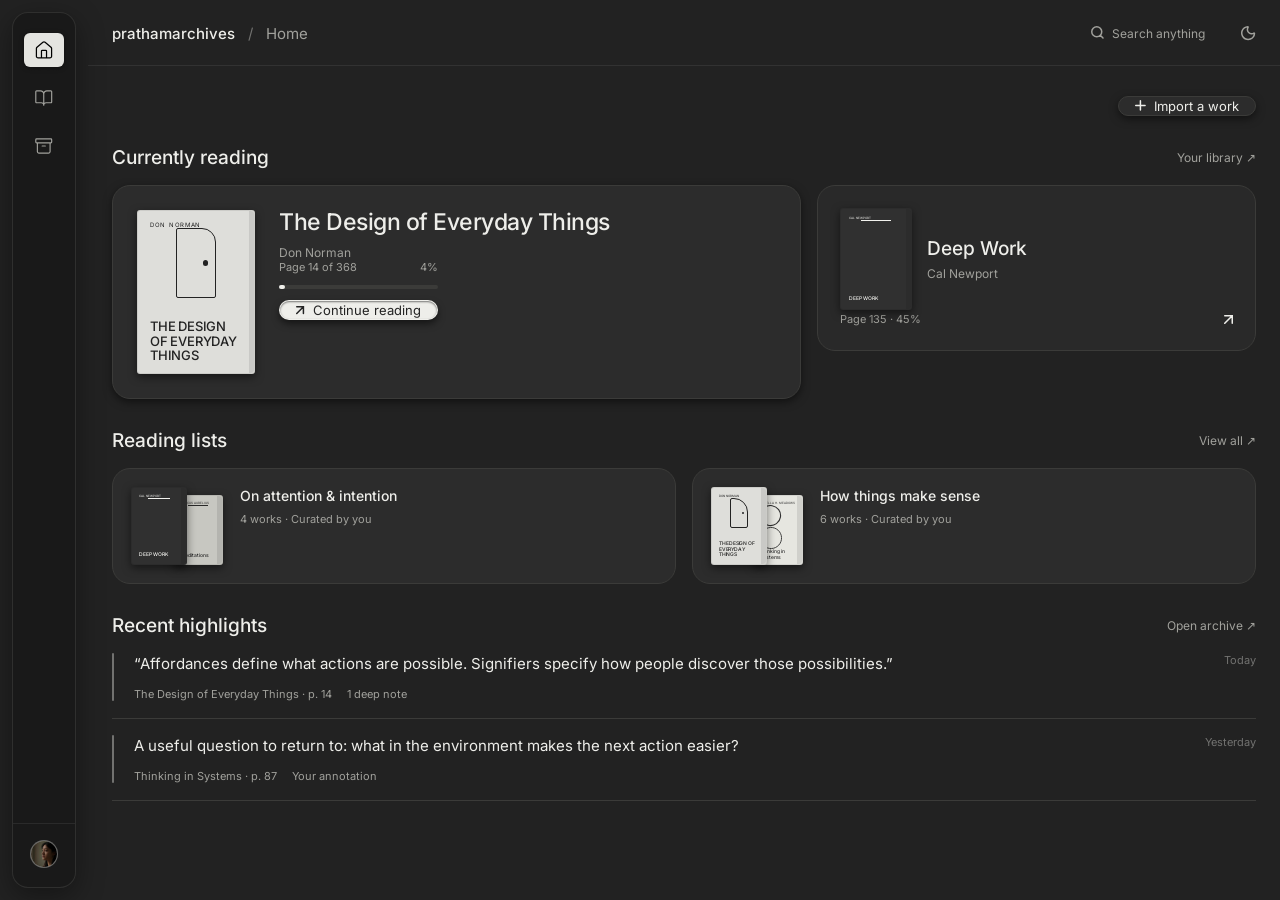
==== commit 9d42d651: "INT-026 / pass 17: the sidebar RESTORED — the turn-25 nav-strike was a misread (owner turn 27); rail" ====
--- a/design/index.html
+++ b/design/index.html
@@ -7,11 +7,11 @@
   <meta name="description" content="Exported from Figma">
   <title>Home · prathamarchives</title>
 
-  <link rel="stylesheet" href="styles/tokens.css?v=16">
-  <link rel="stylesheet" href="styles/prototype.css?v=16">
-  <link rel="stylesheet" href="styles/shell.css?v=16">
-  <link rel="stylesheet" href="styles/motion.css?v=16">
-  <script src="motion.js?v=16" defer></script>
+  <link rel="stylesheet" href="styles/tokens.css?v=17">
+  <link rel="stylesheet" href="styles/prototype.css?v=17">
+  <link rel="stylesheet" href="styles/shell.css?v=17">
+  <link rel="stylesheet" href="styles/motion.css?v=17">
+  <script src="motion.js?v=17" defer></script>
 </head>
 <body class="theme-dark" data-page="index.html">
 <div class="home-dark-1">
@@ -19,10 +19,30 @@
 <div class="navigation-rail-3">
 <div class="rail-panel">
 <div class="navigation-4">
+<div class="destinations-8">
+<a class="navigation-item-9" href="index.html">
+<div class="house-10">
+<img src="images/vector-11.svg?v=17" class="vector-11" alt="Home" />
+</div>
+<p class="text-334 nav-label">Home</p>
+</a>
+<a class="navigation-item-12" href="library.html">
+<div class="book-open-13">
+<img src="images/vector-14.svg?v=17" class="vector-14" alt="Library" />
+</div>
+<p class="text-338 nav-label">Library</p>
+</a>
+<a class="navigation-item-15" href="archive.html">
+<div class="archive-16">
+<img src="images/vector-17.svg?v=17" class="vector-17" alt="Archive" />
+</div>
+<p class="text-342 nav-label">Archive</p>
+</a>
+</div>
 <div class="rail-divider"></div>
 <div class="identity-5">
 <div class="avatar-6">
-<img class="avatar-img" src="images/pfp.png?v=16" alt="prathamarchives" />
+<img class="avatar-img" src="images/pfp.png?v=17" alt="prathamarchives" />
 </div>
 <p class="nav-label">prathamarchives</p>
 </div>
--- a/design/styles/shell.css
+++ b/design/styles/shell.css
@@ -45,14 +45,15 @@
      fixed at the top. The handle pulls closer to the pfp (gap 12 ->
      8, dedicated token) and the monogram becomes a real pfp image
      (round-cropped, riding the same 26px slot + axis lock).
-     INT-025 (owner turn 25) strikes the NAV COLUMN ITSELF (the
-     screenshot annotation: a wavy vertical strike through the icon
-     rows, stopping AT the divider): Home/Library/Archive are removed
-     from every rail; the panel sheds its full-height column form and
-     hugs its content as a BOTTOM-ANCHORED ACCOUNT CHIP (divider +
-     pfp + handle). The motion system survives untouched — hover
-     still expands 64 -> 168 and the handle still smears in with
-     motion blur; the @ is dropped from the handle by owner order.
+     INT-026 CORRECTION (owner turn 27 — "where did the sidebar
+     go"): the turn-25 strike was MISREAD. The NAV COLUMN STAYS:
+     Home/Library/Archive fixed at top, full-width divider, pfp +
+     prathamarchives at the rail's end (the PASS 15 form, restored
+     verbatim). What turn 25 actually ordered SURVIVES: the @ is
+     dropped from the handle, no command-K hint, the homepage's
+     marked corposlop removed, one 30px rhythm. The motion system
+     never changed: hover expands 64 -> 168 on the one clock, the
+     labels smear in with motion blur, the avatar axis is locked.
    - REFERENCE RHYTHM in the content column (INT-017 scale): 24px
      margins, 24px header top inset, header underline hairline, 20px
      gap to content.
@@ -99,7 +100,7 @@
 
 .rail-panel {
   position: absolute;
-  top: auto;                    /* INT-025: the nav column is struck (owner mark) — no full-height column; the panel hugs content as a bottom-anchored chip */
+  top: var(--ref-rail-inset);  /* INT-026: full-height column restored — the turn-25 'strike the nav' read was WRONG (owner turn 27) */
   left: var(--ref-rail-inset);
   bottom: var(--ref-rail-inset);
   width: var(--ref-rail-w);     /* expands to var(--ref-rail-expanded) on hover (motion.css — the one shared transition stack) */
@@ -207,20 +208,46 @@
   background: var(--ref-header-line);
 }
 
-/* INT-025: the nav rows are GONE (owner strike) — the destinations /
-   navigation-item / ink-selection rules retired with them. The
-   wrapper (navigation-NNN) SURVIVES as the sole flow child holding
-   [divider -> identity] at the pinned x24 slot (rule below), so the
-   avatar axis x44 holds through the expansion — by CONSTRUCTION now:
-   the wrapper no longer grows with the panel (there are no item rows
-   to widen it), so the old centering-based lock would drift. */
-.rail-panel > [class^="navigation-"] { gap: 0; padding: 0; flex: 1 1 auto; min-height: 0;
-  align-self: flex-start;               /* INT-025 defect fix: with no nav items the wrapper stays 40px wide —
-                                           centering it in the growing panel DRIFTED the avatar 52px right and
-                                           pushed the handle past the clip. Pin it to the content-box left... */
-  margin-left: calc((var(--ref-rail-w) - var(--ref-rail-item-w)) / 2 - 1px);  /* 11px = 12 minus the panel's 1px
-                                           border — restores the exact x24 slot (wrapper, identity, avatar x31,
-                                           divider line flush x12) that content-box centering used to own */
+/* destinations: icon rows that gain labels on expansion (icon axis never moves) */
+/* INT-024: the wrapper FILLS the panel (flex: 1, vertical only — its
+   width stays shrink-to-fit from its items, so the wrapper-left
+   invariant x24 and the avatar axis x44 hold) so the divider's auto
+   margin can push the account block to the rail's end.
+   SCOPED to the DIRECT child: [class^="navigation-"] would also match
+   the navigation-item-* rows (grandchildren) — flex:1 on those would
+   stretch the list (the selector-prefix hazard, caught pre-ship). */
+.rail-panel > [class^="navigation-"] { gap: 0; padding: 0; flex: 1 1 auto; min-height: 0; }
+.rail-panel [class^="destinations-"] {
+  align-items: center;
+  gap: calc(var(--ref-rail-pitch) - var(--ref-rail-item-h));
+  margin-top: 0;  /* INT-024: the components FIX AT THE TOP — the panel's 20px inset owns the first row's air */
+  padding: 0;
+}
+.rail-panel [class^="navigation-item-"] {
+  width: var(--ref-rail-item-w);
+  height: var(--ref-rail-item-h);
+  display: flex;
+  flex-direction: row;
+  justify-content: flex-start;   /* the icon box owns the left edge — the label overlay extends right */
+  align-items: center;
+  padding: 0;
+  margin: 0;
+  border-radius: var(--ref-rail-item-r);
+  background-color: transparent;
+  box-shadow: none;
+}
+.rail-panel [class^="navigation-item-"] > div {
+  display: flex;               /* kill the inline-img line box — glyph centers true */
+  align-items: center;
+  justify-content: center;
+  width: var(--ref-rail-item-w);
+  height: var(--ref-rail-item-h);
+  flex: none;
+}
+.rail-panel [class^="navigation-item-"] svg,
+.rail-panel [class^="navigation-item-"] img {
+  width: var(--ref-rail-icon);
+  height: var(--ref-rail-icon);
 }
 
 /* the label overlay: ZERO LAYOUT (INT-020 law 3 — the pass-10
@@ -259,9 +286,18 @@
   left: calc((var(--ref-rail-item-w) + var(--ref-rail-avatar)) / 2 + var(--ref-rail-identity-label-gap));
 }
 
-/* INT-025: the ink-pill selection rules retired with the nav rows —
-   nothing in the rail can be "selected" anymore (motion.js's
-   data-page loop finds no items and no-ops safely). */
+/* selection: the INK pill (INT-018) — inverted glyph via CSS filter,
+   the references' floating-ink component. Icon color law of INT-016
+   is superseded for the rail by the turn-18 reference set. */
+.rail-panel [class^="navigation-item-"].selected {
+  background-color: var(--ref-rail-pill);
+  box-shadow: var(--ref-rail-pill-shadow);
+}
+body.theme-dark  .rail-panel [class^="navigation-item-"].selected svg,
+body.theme-dark  .rail-panel [class^="navigation-item-"].selected img { filter: brightness(0); }
+body.theme-light .rail-panel [class^="navigation-item-"].selected svg,
+body.theme-light .rail-panel [class^="navigation-item-"].selected img { filter: brightness(0) invert(1); }
+.rail-panel [class^="navigation-item-"].selected .nav-label { color: var(--ref-rail-pill-glyph); }
 
 /* ---------- workspace header: the reference's content-column bar ---------- */
 body > div > [class^="study-shell-"] > [class^="workspace-header-"] {
